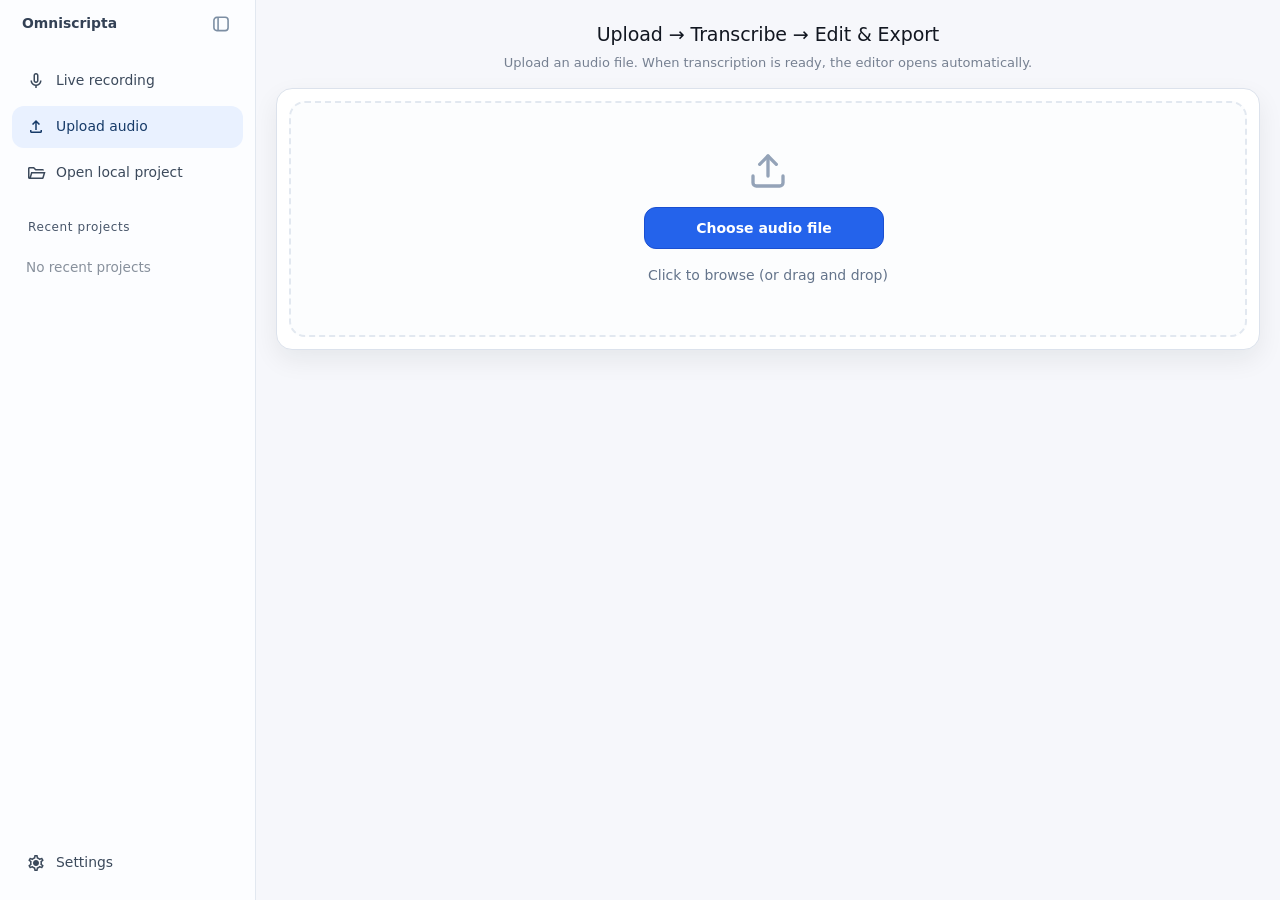
==== static/index.html @ d39c7a5f "ui: refine upload/sidebar layout and refresh built static assets" ====
<!doctype html>
<html lang="en">

<head>
  <meta charset="utf-8" />
  <meta name="viewport" content="width=device-width, initial-scale=1" />
  <title>Omniscripta</title>
  <meta name="description" content="Audio Transcription and Editing" />

  <!-- Cache Control for Mobile Browsers -->
  <meta http-equiv="Cache-Control" content="no-cache, no-store, must-revalidate" />
  <meta http-equiv="Pragma" content="no-cache" />
  <meta http-equiv="Expires" content="0" />

  <!-- Material Symbols -->
  <link rel="stylesheet"
    href="https://fonts.googleapis.com/css2?family=Material+Symbols+Outlined:opsz,wght,FILL,GRAD@20..48,100..700,0..1,-50..200" />
  <link rel="stylesheet" href="style.css?v=297">
  <link rel="stylesheet" href="layout.css?v=297">
  <link rel="stylesheet" href="upload.css?v=297">
</head>

<body>
  <div class="app-container">
    <nav class="sidebar expanded" id="app-sidebar">
      <!-- Top section with Toggle -->
      <div class="sidebar-header">
        <div class="sidebar-brand" aria-label="Omniscripta">
          <span class="sidebar-brand-title" style="color: #334155;">Omniscripta</span>
        </div>
        <button id="menu-toggle" class="icon-btn" title="Expand/Collapse">
          <span class="toggle-icon material-symbols-outlined" aria-hidden="true">menu</span>
        </button>
      </div>

      <div class="sidebar-content">
        <ul class="nav-links">
          <li data-action="live" title="Live recording">
            <span class="material-symbols-outlined">mic</span>
            <span class="link-text">Live recording</span>
          </li>
          <li data-action="upload" class="active" title="Upload Audio">
            <span class="material-symbols-outlined">upload</span>
            <span class="link-text">Upload audio</span>
          </li>
          <li data-action="open-local" title="Open local .srt">
            <span class="material-symbols-outlined">folder_open</span>
            <span class="link-text">Open local project</span>
          </li>
          <input type="file" id="localProjectInput" accept=".srt" hidden />
        </ul>

        <!-- Projects will be injected here by app.js -->

        <ul class="nav-links" style="margin-top: auto;">
          <li data-action="settings" title="Settings">
            <span class="material-symbols-outlined">settings</span>
            <span class="link-text">Settings</span>
          </li>
          <li data-action="intro" title="Quick start" style="margin-top: 4px;">
            <span class="material-symbols-outlined">info</span>
            <span class="link-text">Quick start</span>
          </li>
        </ul>
      </div>
    </nav>

    <main class="main-content" id="main-view">
      <!-- Dynamic Content Injected Here -->
    </main>
  </div>

  <!-- Alert modal -->
  <div aria-labelledby="alertTitle" aria-modal="true" class="modal hidden" id="alertModal" role="dialog">
    <div class="modal-card">
      <h3 id="alertTitle">Notification</h3>
      <p id="alertMessage" style="margin-top: 10px; line-height: 1.5; color: var(--muted);"></p>
      <div class="modal-actions">
        <button class="primary" id="alertOkBtn">OK</button>
      </div>
    </div>
  </div>

  <script  src="app.bundle.js?v=297"></script>
</body>

</html>
---- static/style.css ----
@import"https://fonts.googleapis.com/css2?family=Inter:wght@400;500;600;700&display=swap";:root{--color-white: #fff;--color-surface-100: #f5f5f5;--color-slate-900: #0f172a;--color-slate-800: #1e293b;--color-slate-700: #334155;--color-slate-600: #475569;--color-slate-200: #e2e8f0;--color-blue-600: #2563eb;--chrome-font-size: .86rem;--chrome-padding-v: 8px;--chrome-padding-h: 12px;--dialog-overlay-bg: rgba(0, 0, 0, .38);--dialog-overlay-padding: 16px;--dialog-card-max-height: calc(100vh - 24px) ;--dialog-card-padding: 0;--dialog-topbar-gap: 10px;--dialog-topbar-padding: 8px 10px;--dialog-topbar-blur: blur(6px);--dialog-body-padding: 10px;--dialog-drag-x: 0px;--dialog-drag-y: 0px}body{margin:0;font-family:var(--ui-font);line-height:var(--ui-line-height);background:var(--bg);color:var(--color-slate-800)}header{position:sticky;top:0;z-index:1200;padding:var(--chrome-padding-v) var(--chrome-padding-h);border-bottom:1px solid var(--chrome-border);background:var(--chrome-bg);font-size:var(--chrome-font-size)}.modal.hidden{display:none}.modal{position:fixed;inset:0;z-index:3000;display:flex;align-items:center;justify-content:center;padding:var(--dialog-overlay-padding);background:var(--dialog-overlay-bg)}.modal-card{width:min(560px,96vw);border:1px solid var(--border);border-radius:var(--dialog-card-radius);background:var(--bg);box-shadow:var(--dialog-card-shadow);padding:14px}.modal-card h3{margin:4px 0 10px;font-size:1.05rem}.modal-card p{margin:0 0 12px;color:var(--muted)}.modal-actions{display:flex;gap:10px;justify-content:flex-end}.dialog-card{padding:var(--dialog-card-padding);max-height:var(--dialog-card-max-height);--drag-x: var(--dialog-drag-x);--drag-y: var(--dialog-drag-y);transform:translate(var(--drag-x),var(--drag-y))}.dialog-topbar{display:flex;align-items:center;justify-content:space-between;gap:var(--dialog-topbar-gap);padding:var(--dialog-topbar-padding);background:var(--dialog-topbar-bg);backdrop-filter:var(--dialog-topbar-blur);border-bottom:1px solid var(--border);border-radius:var(--dialog-card-radius) var(--dialog-card-radius) 0 0}.dialog-drag-handle{cursor:grab;user-select:none}.dialog-drag-handle:active{cursor:grabbing}.dialog-title{font-size:.85rem;font-weight:700}.dialog-grip{color:var(--muted);letter-spacing:2px;font-size:.95rem;line-height:1}.dialog-body{padding:var(--dialog-body-padding);font-size:.85rem;line-height:var(--dialog-body-line-height)}:root{--sidebar-width-expanded: 256px;--sidebar-width-collapsed: 72px;--sidebar-header-height: 48px;--transition-speed: .3s;--sidebar-toggle-bg: transparent;--sidebar-toggle-border: transparent;--sidebar-toggle-shadow: none;--sidebar-toggle-radius: 50%;--sidebar-item-icon-size: 20px}.material-symbols-outlined{font-family:Material Symbols Outlined;font-weight:400;font-style:normal;font-size:24px;display:inline-block;line-height:1;text-transform:none;letter-spacing:normal;word-wrap:normal;white-space:nowrap;direction:ltr}*,*:before,*:after{box-sizing:border-box}body{margin:0;padding:0;overflow-x:hidden;width:100%;height:100vh;height:100dvh}.app-container{display:flex;height:100vh;height:100dvh;width:100%;overflow:hidden}.sidebar{background-color:var(--sidebar-bg);height:100%;display:flex;flex-direction:column;flex-shrink:0;transition:width var(--transition-speed) ease;border-right:1px solid var(--border);z-index:100}.sidebar.expanded{width:var(--sidebar-width-expanded);border-top-right-radius:var(--sidebar-view-edge-radius, 0);border-bottom-right-radius:var(--sidebar-view-edge-radius, 0)}.sidebar:not(.expanded){width:var(--sidebar-width-collapsed)}.sidebar-header{height:var(--sidebar-header-height);display:flex;align-items:center;justify-content:var(--sidebar-header-justify);padding:0 var(--sidebar-header-padding-x)}.sidebar-header .sidebar-brand{display:none;align-items:center;gap:8px;color:var(--text-color);line-height:1;min-width:0}.sidebar.expanded .sidebar-header .sidebar-brand{display:var(--sidebar-brand-display);margin-left:var(--sidebar-item-padding-x);margin-right:auto}.sidebar-header .sidebar-brand .material-symbols-outlined{font-size:var(--sidebar-item-icon-size)}.sidebar-header .sidebar-brand-title{font-size:var(--sidebar-item-font-size);font-weight:600;white-space:nowrap;overflow:hidden;text-overflow:ellipsis}.sidebar:not(.expanded) .sidebar-header{justify-content:center;padding:12px 0;height:var(--sidebar-header-height);width:100%}.sidebar:not(.expanded) .sidebar-header .sidebar-brand{display:none}.sidebar:not(.expanded) .sidebar-header .icon-btn{margin-left:auto;margin-right:auto}.sidebar-header .icon-btn{width:var(--sidebar-toggle-size);height:var(--sidebar-toggle-size);padding:0;display:flex;align-items:center;justify-content:center;border-radius:var(--sidebar-toggle-radius);border:1px solid var(--sidebar-toggle-border);background-color:var(--sidebar-toggle-bg);box-shadow:var(--sidebar-toggle-shadow);color:var(--sidebar-toggle-color);font-size:var(--sidebar-toggle-font-size);font-weight:700;line-height:1}.sidebar-header .icon-btn .toggle-icon{display:inline-flex;align-items:center;justify-content:center;width:20px;height:20px}.sidebar-header .icon-btn .toggle-icon svg{width:20px;height:20px}.sidebar-header .icon-btn .toggle-icon.material-symbols-outlined{font-size:20px;font-variation-settings:"opsz" 24,"wght" var(--sidebar-toggle-icon-weight),"FILL" 0,"GRAD" var(--sidebar-toggle-icon-grad)}.icon-btn{background:none;border:none;cursor:pointer;padding:8px;border-radius:50%;color:var(--text-color);display:flex;align-items:center;justify-content:center}.icon-btn:hover{background-color:var(--hover-bg)}.sidebar-content{flex:1;overflow:hidden;padding:12px;display:flex;flex-direction:column}.nav-links{list-style:none;padding:0;margin:0}.nav-links li{display:flex;align-items:center;padding:0 var(--sidebar-item-padding-x);height:var(--sidebar-item-height);border-radius:var(--sidebar-item-radius);cursor:pointer;color:var(--text-color);margin-bottom:4px;transition:background-color .2s;white-space:nowrap;overflow:hidden;font-size:var(--sidebar-item-font-size)}.nav-links li:hover{background-color:var(--hover-bg)}.nav-links li.active{background-color:var(--active-bg);color:var(--active-text);font-weight:500}.nav-links li .material-symbols-outlined{font-size:var(--sidebar-item-icon-size);margin-right:var(--sidebar-item-icon-gap);flex-shrink:0}.nav-links li .link-text{opacity:1;transition:opacity .2s}.sidebar:not(.expanded) .nav-links li{padding:0;justify-content:center;width:40px;margin-left:auto;margin-right:auto}.sidebar:not(.expanded) .nav-links li .material-symbols-outlined{margin-right:0}.sidebar:not(.expanded) .link-text{opacity:0;width:0;display:none}.main-content{flex:1;overflow:auto;height:100vh;height:100dvh;background-color:var(--bg)}@media(max-width:600px){.sidebar{position:fixed;top:0;left:0;z-index:1000;height:100vh;height:100dvh;transition:none}.sidebar:not(.expanded){width:100%;height:var(--sidebar-header-height);overflow:visible;border-right:none;border-bottom:1px solid var(--border)}.sidebar:not(.expanded) .sidebar-content{display:none}.sidebar:not(.expanded) .sidebar-header{justify-content:flex-start;padding:0 var(--sidebar-header-padding-x)}.sidebar:not(.expanded) .sidebar-header .icon-btn{order:0;margin-left:0;margin-right:0}.sidebar:not(.expanded) .sidebar-header .sidebar-brand{display:flex;order:1;margin-left:8px;margin-right:0}.sidebar:not(.expanded) .sidebar-header .sidebar-brand .material-symbols-outlined{display:none}.sidebar.expanded{width:var(--sidebar-width-expanded);box-shadow:2px 0 8px #00000026}.sidebar:not(.expanded)~.main-content{width:100%;margin-left:0;margin-top:var(--sidebar-header-height);height:calc(100vh - var(--sidebar-header-height));height:calc(100dvh - var(--sidebar-header-height))}[data-tooltip]:before,[data-tooltip]:after{display:none!important}}:root{--ui-font: "Inter", "Plus Jakarta Sans", system-ui, -apple-system, "Segoe UI", Roboto, Helvetica, Arial, "Noto Sans", "Liberation Sans", sans-serif;--ui-line-height: 1.56;--dialog-body-line-height: 1.52;--bg: #f5f7fa;--panel: #ffffff;--border: #dde5ee;--muted: #5b6778;--primary: #245fcb;--chrome-bg: #ffffff;--chrome-border: #e5ebf2;--sidebar-bg: #fcfdff;--hover-bg: #f3f6fa;--active-bg: #e9f1ff;--active-text: #163a68;--text-color: #3b495b;--sidebar-toggle-color: #7c8ea3;--sidebar-toggle-font-size: 1.08rem;--sidebar-toggle-size: 36px;--sidebar-toggle-icon-weight: 200;--sidebar-toggle-icon-grad: -100;--sidebar-header-justify: flex-end;--sidebar-header-padding-x: 8px;--sidebar-brand-display: inline-flex;--sidebar-item-height: 42px;--sidebar-item-radius: 12px;--sidebar-item-padding-x: 14px;--sidebar-item-font-size: .87rem;--sidebar-item-icon-gap: 10px;--dialog-card-radius: 16px;--dialog-card-shadow: 0 18px 36px rgba(15, 23, 42, .15);--dialog-topbar-bg: rgba(248, 250, 252, .96)}.sidebar-header .icon-btn .toggle-icon.material-symbols-outlined{font-size:0}.sidebar-header .icon-btn .toggle-icon.material-symbols-outlined:before{content:"";display:block;width:20px;height:20px;background-color:currentColor;mask-repeat:no-repeat;mask-position:center;mask-size:contain;-webkit-mask-repeat:no-repeat;-webkit-mask-position:center;-webkit-mask-size:contain}.sidebar.expanded .sidebar-header .icon-btn .toggle-icon.material-symbols-outlined:before{mask-image:url('data:image/svg+xml,<svg xmlns="http://www.w3.org/2000/svg" viewBox="0 0 24 24" fill="none" stroke="currentColor" stroke-width="1.9" stroke-linecap="round" stroke-linejoin="round" aria-hidden="true">%0A  <rect x="3.5" y="4" width="17" height="16" rx="3.5" />%0A  <path d="M8.5 4.9V19.1" />%0A</svg>%0A');-webkit-mask-image:url('data:image/svg+xml,<svg xmlns="http://www.w3.org/2000/svg" viewBox="0 0 24 24" fill="none" stroke="currentColor" stroke-width="1.9" stroke-linecap="round" stroke-linejoin="round" aria-hidden="true">%0A  <rect x="3.5" y="4" width="17" height="16" rx="3.5" />%0A  <path d="M8.5 4.9V19.1" />%0A</svg>%0A')}.sidebar:not(.expanded) .sidebar-header .icon-btn .toggle-icon.material-symbols-outlined:before{mask-image:url('data:image/svg+xml,<svg xmlns="http://www.w3.org/2000/svg" viewBox="0 0 24 24" fill="none" stroke="currentColor" stroke-width="1.9" stroke-linecap="round" stroke-linejoin="round" aria-hidden="true">%0A  <rect x="3.5" y="4" width="17" height="16" rx="3.5" />%0A  <path d="M15.5 4.9V19.1" />%0A</svg>%0A');-webkit-mask-image:url('data:image/svg+xml,<svg xmlns="http://www.w3.org/2000/svg" viewBox="0 0 24 24" fill="none" stroke="currentColor" stroke-width="1.9" stroke-linecap="round" stroke-linejoin="round" aria-hidden="true">%0A  <rect x="3.5" y="4" width="17" height="16" rx="3.5" />%0A  <path d="M15.5 4.9V19.1" />%0A</svg>%0A')}*{box-sizing:border-box}:root{--ui-font: system-ui, -apple-system, "Segoe UI", Roboto, Helvetica, Arial, "Noto Sans", "Liberation Sans", sans-serif;--border: #e2e8f0;--border-strong: #ddd;--meta: #1f7a3b;--muted: #666;--bg: #fff;--panel: #fafafa;--mode-active: #e5e7eb;--active: #d0e7ff;--primary: #1f6feb;--done-bg: #f1f5f9;--done-bar: #cbd5e1;--color-slate-900: #0f172a;--color-slate-800: #1e293b;--color-slate-700: #334155;--color-slate-600: #475569;--color-slate-500: #64748b;--color-slate-400: #94a3b8;--color-slate-300: #cbd5e1;--color-slate-200: #e2e8f0;--color-sky-100: #dbeafe;--color-blue-500: #3b82f6;--color-blue-600: #2563eb;--color-red-500: #ef4444;--color-border-soft: #dbe2ea;--color-error-text: #a11;--color-error-bg: #fff2f2;--color-error-border: #ffd5d5;--color-danger-strong: #b00020;--color-danger-text: #b91c1c;--color-danger-bg: #fef2f2;--color-danger-border: #fecaca;--color-danger-bg-hover: #fee2e2;--color-danger-border-hover: #fca5a5;--color-warning-bg: #fff7e6;--color-warning-border: #ffd7a8;--color-warning-text: #8a4b00;--color-black: #000;--color-white: #fff;--color-ink-900: #111;--color-ink-700: #333;--color-ink-500: #888;--color-border-100: #eee;--color-border-200: #e0e0e0;--color-border-300: #d1d5db;--color-border-subtle: #e8edf3;--color-border-focus-soft: #cfd8e3;--color-active-border: #9ac2ff;--color-active-border-strong: #9ac6f6;--color-surface-25: #fcfcfc;--color-surface-50: #fafafa;--color-surface-100: #f5f5f5;--color-surface-upload: #fcfdfe;--color-surface-upload-hover: #f8faff;--color-surface-upload-active: #eff6ff;--color-muted-400: #8b8f98;--color-gray-500: #999;--color-gray-700: #555;--color-gray-600: #4b5563;--color-gray-550: #6b7280;--color-gray-700: #374151;--color-ink-950: #111827;--color-danger-700: #991b1b;--color-warning-700: #854d0e;--color-warning-800: #92400e;--color-warning-bg-soft: #fef9c3;--color-warning-bg-strong: #fef3c7;--color-success-text: #166534;--color-success-text-strong: #065f46;--color-success-bg: #dcfce7;--color-success-bg-strong: #d1fae5;--color-success-accent: #22c55e;--color-paused-bg: #ede9fe;--color-paused-text: #5b21b6;--color-finished-bg: #e0e7ff;--color-finished-text: #3730a3;--color-info-text: #1d4ed8;--color-log-bg: #111827;--color-log-border: #1f2937;--color-log-text: #dbeafe;--color-surface-200: #f3f4f6;--color-warm-divider: #e8e5dd;--color-warm-border-200: #e7dfcf;--color-warm-border-300: #e5decf;--color-warm-border-400: #ddd6c7;--color-warm-surface-50: #fbfaf7;--color-warm-text-800: #44403c;--color-warm-text-700: #57534e;--color-warm-text-600: #78716c;--color-warm-partial-border: #eadfc9;--color-warm-partial-bg: #f7f1e4;--color-zinc-700: #3f3f46;--color-warm-focus: #d6c6a2;--color-vad-idle-border: #e7dfd0;--color-vad-idle-bg: #fcfaf5;--color-vad-idle-text: #8a806b;--color-vad-speech-border: #b7e8c9;--color-vad-speech-bg: #f2fbf6;--color-vad-speech-text: #3f7253;--color-vad-hangover-border: #ecdcb2;--color-vad-hangover-bg: #fbf8ef;--color-vad-hangover-text: #7b6740;--chrome-bg: #f8fafc;--chrome-border: var(--border);--chrome-font-size: .86rem;--chrome-padding-v: 8px;--chrome-padding-h: 12px;--control-border: 1px solid var(--border-strong);--control-bg: var(--panel);--control-radius-md: 10px;--control-pad-y: 6px;--control-pad-x: 10px;--control-height-md: 30px;--control-focus-ring: 0 0 0 2px rgba(31, 111, 235, .18);--input-border: 1px solid var(--border);--input-radius-md: 10px;--input-height-md: 30px;--input-pad-inline: 10px}body{font-family:var(--ui-font);margin:0;display:flex;flex-direction:column;height:100vh;background:var(--bg)}input,textarea,button,select{font-family:inherit}header,.live-header{padding:var(--chrome-padding-v) var(--chrome-padding-h);border-bottom:1px solid var(--chrome-border);position:sticky;top:0;z-index:1200;background:var(--chrome-bg);font-size:var(--chrome-font-size)}:root{--accent-blue: var(--color-blue-500);--accent-blue-hover: var(--color-blue-600);--accent-red: var(--color-red-500);--border-color: var(--color-border-soft);--chrome-height: 40px;--dp-left: 16px;--dp-top: 80px;--text: var(--color-slate-800);--text-main: var(--color-slate-800);--text-secondary: var(--color-slate-600)}.modal.delete-project-modal{align-items:flex-start;justify-content:flex-start;padding:0}.delete-project-card{position:absolute;left:var(--dp-left, 16px);top:var(--dp-top, 80px);width:min(420px,calc(100vw - 20px));padding:12px}.delete-project-card h3{margin:2px 0 8px;font-size:.94rem;font-weight:500}.delete-project-card p{margin:0 0 10px;font-size:.86rem;line-height:1.4;color:var(--muted)}.danger-soft{background:var(--color-danger-bg);border-color:var(--color-danger-border);color:var(--color-danger-text)}.danger-soft:hover{background:var(--color-danger-bg-hover);border-color:var(--color-danger-border-hover)}@media(max-width:600px){.modal.delete-project-modal{align-items:center;justify-content:center;padding:16px}.delete-project-card{position:relative;left:auto;top:auto;width:min(420px,96vw);padding:12px}}.header-line{display:flex;align-items:center;justify-content:space-between;gap:10px;min-width:0}.header-left{display:flex;align-items:center;gap:10px;min-width:0;flex:0 0 auto}.header-right{display:flex;align-items:center;justify-content:flex-end;gap:8px;min-width:0;flex:1 1 auto;flex-wrap:nowrap}.header-line2{margin-top:4px;font-size:.74rem;color:var(--color-slate-500)}.file-summary{white-space:nowrap;overflow:hidden;text-overflow:ellipsis;max-width:100%}.file-btn{width:auto!important;max-width:220px;justify-content:center;text-align:center}.mode-toggle,.mode-btn,.file-btn{font-size:inherit}.file-btn{display:inline-flex;align-items:center;justify-content:flex-start;width:100%;min-width:0;overflow:hidden;text-overflow:ellipsis;padding:6px 10px;border:1px solid var(--border);border-radius:10px;background:var(--panel);cursor:pointer;user-select:none;white-space:nowrap}.file-btn:hover{filter:brightness(.98)}header button{margin-right:0}.header-actions{display:inline-flex;align-items:center;gap:10px}.pill{display:inline-flex;align-items:center;padding:4px 10px;border:1px solid var(--border);border-radius:999px;font-size:.82rem;white-space:nowrap;user-select:none;background:var(--bg)}header label{white-space:nowrap}header input[type=file]{max-width:220px;font-size:.92rem}header input[type=file]::file-selector-button .icon{width:30px;height:30px;padding:0;display:inline-flex;align-items:center;justify-content:center;border-radius:10px;font-size:16px}header input[type=file]::file-selector-button:hover{filter:brightness(.98)}header input[type=file]::-webkit-file-upload-button{margin-right:8px;padding:var(--control-pad-y) var(--control-pad-x);border:var(--control-border);border-radius:var(--control-radius-md);background:var(--control-bg);cursor:pointer}header input[type=file]::-webkit-file-upload-button:hover{filter:brightness(.98)}.spacer{flex:1 1 auto;min-width:0}main{display:flex;flex-direction:column;flex:1;min-height:0}#segments{flex:1;overflow-y:auto;padding:8px 12px 12px;border-bottom:1px solid var(--border);outline:none}.segment{display:flex;align-items:flex-start;gap:3px;padding:4px;margin-bottom:0;border-bottom:1px solid var(--color-border-100)}.segment.active{background:var(--active);border-bottom-color:var(--color-active-border)}.segment.done{background:var(--done-bg);box-shadow:inset 3px 0 0 var(--done-bar);margin-bottom:0;border-bottom-color:var(--done-bg)}.segment.done.active{background:var(--active);border-bottom-color:var(--color-active-border)}.segment.done .text-input,.segment.done .speaker-input,.segment.done .speaker-dd-btn,.segment.done .time-input{background:var(--done-bg)!important}.segment.done .icon-btn{background:var(--done-bg)}.segment.done .text-input,.segment.done .speaker-input,.segment.done .time-input{opacity:.82}.segment.done.active .text-input,.segment.done.active .speaker-input,.segment.done.active .time-input{opacity:1}.done-btn{width:30px;height:30px;flex:0 0 30px;border:1px solid transparent;background:transparent;border-radius:6px;cursor:pointer;color:inherit;padding:0;line-height:1;display:inline-flex;align-items:center;justify-content:center}.done-btn:hover{border-color:var(--color-border-300);background:#00000005}.done-btn[aria-pressed=true]{border-color:var(--color-slate-400);background:#94a3b81a}.done-btn[data-loopmark]{position:relative}.done-btn[data-loopmark]:after{content:attr(data-loopmark);position:absolute;top:-3px;right:-3px;width:12px;height:12px;border-radius:999px;border:1px solid rgba(148,163,184,.95);background:#e2e8f0f2;color:#1e293bf2;font-size:9px;line-height:1;display:flex;align-items:center;justify-content:center;pointer-events:none}.segment.active .done-btn[data-loopmark]:after{border-color:#3b82f6e6;background:#bfdbfef2;color:#1e40aff2}.done-btn[data-repeatmark]{position:relative}.done-btn[data-repeatmark]:before{content:attr(data-repeatmark);position:absolute;top:-3px;left:-3px;width:12px;height:12px;border-radius:999px;border:1px solid rgba(148,163,184,.95);background:#e2e8f0f2;color:#1e293bf2;font-size:9px;line-height:1;display:flex;align-items:center;justify-content:center;pointer-events:none}.segment.active .done-btn[data-repeatmark]:before{border-color:#3b82f6e6;background:#bfdbfef2;color:#1e40aff2}#loopPill{cursor:pointer}.svc-settings-wrap{padding:20px;display:flex;flex-direction:column;gap:12px;max-width:1100px}.svc-settings-header{display:flex;align-items:flex-start;justify-content:space-between;gap:12px;flex-wrap:wrap}.svc-settings-title{margin:0;font-size:1.3rem;line-height:1.2}.svc-settings-subtitle{margin:6px 0 0;color:var(--muted);font-size:.92rem}.svc-settings-status{font-size:.9rem}.svc-settings-tabs{display:flex;gap:8px;flex-wrap:wrap}.svc-settings-tab{border:1px solid var(--border);background:var(--bg);border-radius:8px;padding:6px 10px;cursor:pointer;font-size:.9rem}.svc-settings-tab.active{background:var(--active);border-color:var(--color-active-border-strong);font-weight:600}.svc-settings-panel{border:1px solid var(--border);border-radius:10px;background:var(--bg);padding:14px;display:flex;flex-direction:column;gap:10px;min-height:220px}.svc-settings-empty{color:var(--muted);font-size:.92rem}.svc-settings-meta{display:grid;grid-template-columns:1fr;gap:4px;font-size:.9rem;color:var(--color-ink-900)}.svc-settings-error{color:var(--color-error-text);background:var(--color-error-bg);border:1px solid var(--color-error-border);border-radius:8px;padding:8px 10px;font-size:.9rem;white-space:pre-wrap;word-break:break-word}.svc-settings-json{margin:0;border:1px solid var(--border);border-radius:8px;background:var(--chrome-bg);padding:10px;overflow:auto;font-size:.84rem;line-height:1.45;max-height:65vh}.tv-seg{color:var(--color-slate-700);cursor:pointer;transition:color .15s,background-color .15s}.tv-seg:hover{background-color:var(--done-bg);color:var(--color-slate-900)}.tv-seg.active{background-color:var(--color-sky-100);color:var(--color-slate-900);font-weight:500}.segment.active .text-input{font-weight:500;color:var(--color-slate-900)}.segment.active .speaker-input{font-weight:600;color:var(--meta)}.segment.active .time,.segment.active .time-input{font-weight:500}.time-input{width:78px;height:var(--input-height-md);padding:5px 7px;border:var(--input-border);background:var(--bg);color:var(--meta);text-align:right;font-family:ui-monospace,SFMono-Regular,Menlo,Monaco,Consolas,Liberation Mono,monospace;font-size:.82em;line-height:1.6;border-radius:var(--input-radius-md);outline:none;box-sizing:border-box}.time-input:focus{box-shadow:var(--control-focus-ring)}.time{font-family:ui-monospace,SFMono-Regular,Menlo,Monaco,Consolas,Liberation Mono,monospace;font-size:.82em;width:78px;flex:0 0 auto;line-height:1.6;text-align:right;padding:5px 7px;border:1px solid var(--border);border-radius:10px;background:var(--bg);color:var(--meta);box-sizing:border-box}.speaker-wrap{display:inline-flex;align-items:stretch;flex:0 0 auto;gap:0}.speaker-input{width:108px;flex:0 0 auto;font-size:.85rem;padding:5px 7px;border:1px solid var(--border);border-right:none;border-radius:10px 0 0 10px;background:var(--bg);color:var(--meta);outline:none}.speaker-input:focus{box-shadow:0 0 0 2px #1f6feb2e}.speaker-dd-btn{padding:5px;min-width:22px;border:1px solid var(--border);border-left:none;border-radius:0 10px 10px 0;background:var(--panel);color:var(--meta);line-height:1}.speaker-dd-btn:hover{filter:brightness(.98)}.speaker-dd-btn:active{transform:translateY(1px)}.speaker-dropdown{position:fixed;z-index:5000;background:var(--bg);border:1px solid var(--border);border-radius:12px;box-shadow:0 16px 40px #0000002e;max-height:280px;overflow:auto;min-width:200px;padding:6px 0}.speaker-option{padding:8px 12px;cursor:pointer;white-space:nowrap;overflow:hidden;text-overflow:ellipsis;font-size:.95rem}.speaker-option:hover,.speaker-option.active{background:var(--active)}.text-input{flex:1 1 auto;min-height:var(--input-height-md);height:var(--input-height-md);resize:none;overflow:hidden;font-size:.85rem;line-height:1.2;padding:5px 7px;border:var(--input-border);border-radius:var(--input-radius-md);background:var(--bg);outline:none;color:var(--color-slate-700);font-weight:400}.text-input:focus{box-shadow:var(--control-focus-ring)}button{flex:0 0 auto;margin-right:8px;padding:var(--control-pad-y) var(--control-pad-x);border:var(--control-border);background:var(--control-bg);border-radius:var(--control-radius-md);cursor:pointer}button:focus-visible{outline:none;box-shadow:var(--control-focus-ring)}button:hover{filter:brightness(.98)}button:disabled{opacity:.55;cursor:not-allowed}.icon-btn{width:28px;height:28px;padding:0;display:inline-flex;align-items:center;justify-content:center;border-radius:8px;border:1px solid var(--border-strong);background:var(--chrome-bg);font-size:14px;line-height:1;user-select:none}.icon-btn:hover{filter:brightness(.985)}.icon-btn:active{transform:translateY(1px)}.icon-btn.play,.icon-btn.split{background:var(--chrome-bg);border-color:var(--border-strong);color:var(--color-slate-500)}.mini{padding:0;width:28px;height:28px;display:inline-flex;align-items:center;justify-content:center;font-size:.95em;line-height:1;border-radius:10px}.btn-small{padding:4px 10px;min-width:84px;height:30px;box-sizing:border-box;display:inline-flex;align-items:center;justify-content:center;white-space:nowrap}#helpModal #closeHelpBtn{min-width:auto;height:28px;padding:0 10px}.col-buttons{display:flex;gap:6px;align-items:flex-start}#player-container{position:relative;padding:8px 12px;background:var(--bg);border-top:1px solid var(--border);display:flex;justify-content:space-between;align-items:center;gap:8px;z-index:5}.primary{background:var(--primary);border-color:var(--primary);color:#fff}.kbd{font-family:ui-monospace,SFMono-Regular,Menlo,Monaco,Consolas,Liberation Mono,monospace;font-size:.9em;padding:2px 6px;border:1px solid var(--border);border-radius:8px;background:var(--panel)}.settings-card,.find-card,.help-card,.filter-card,.live-audio-panel-card,.history-card{overflow:hidden;display:flex;flex-direction:column}.history-card{max-height:var(--dialog-card-max-height)}.history-topbar{background:var(--dialog-topbar-bg);backdrop-filter:var(--dialog-topbar-blur);border-bottom:1px solid var(--border)}.settings-card{width:min(520px,calc(100vw - 24px))}.settings-body,.find-body,.help-body{overflow:auto}.settings-hint{margin-top:6px;font-size:.82rem;line-height:1.35}.settings-option-sep{height:14px}.settings-actions{display:flex;justify-content:flex-end;margin-top:12px}.settings-close{padding:4px 10px;min-width:70px;height:var(--control-height-md);box-sizing:border-box;display:inline-flex;align-items:center;justify-content:center;white-space:nowrap}.find-card{width:fit-content;max-width:min(560px,calc(100vw - 24px))}.find-row{display:grid;grid-template-columns:90px auto;align-items:center;gap:10px;margin:8px 0}.find-row label{font-weight:600}.find-row input{height:var(--input-height-md);border-radius:var(--input-radius-md);border:var(--input-border);padding:0 var(--input-pad-inline);font:inherit;font-size:1em;background:var(--bg);width:clamp(200px,42vw,310px);max-width:310px;justify-self:start}.find-options,.find-scope{display:flex;flex-wrap:wrap;gap:10px 14px;align-items:center;margin-top:10px}.find-options .chk,.find-scope .rad{display:inline-flex;gap:6px;align-items:center;user-select:none}.find-actions{display:grid;grid-template-columns:108px 92px 118px 1fr 70px;grid-template-rows:auto auto;column-gap:8px;row-gap:4px;margin-top:12px;width:100%;align-items:center}#findNextBtn{width:108px;grid-column:1;grid-row:1}#replaceBtn{width:92px;grid-column:2;grid-row:1}#replaceAllBtn{width:118px;grid-column:3;grid-row:1}#closeFindBtn{width:70px;grid-column:5;grid-row:1;justify-self:end;padding:4px 10px;height:var(--control-height-md);box-sizing:border-box;display:inline-flex;align-items:center;justify-content:center;white-space:nowrap}#findStatus{grid-column:1 / 5;grid-row:2;font-size:.82rem;white-space:nowrap;overflow:hidden;text-overflow:clip;color:var(--muted);line-height:1.15}#findStatus.error{color:var(--color-danger-strong)}.history-card{max-width:860px;width:min(860px,calc(100vw - 24px))}.history-topbar{position:sticky;top:0;z-index:2;display:flex;justify-content:flex-end;padding:8px}.history-close{padding:4px 10px;font-size:.88rem;border-radius:10px;min-width:88px;white-space:nowrap}.history-body{padding:10px;overflow:auto}.history-grid{display:grid;grid-template-columns:1fr 1fr;gap:10px;margin-top:0}.history-head{font-size:.85rem;font-weight:600;margin:6px 0;display:flex;align-items:baseline;justify-content:space-between}.history-list{border:1px solid var(--border);border-radius:12px;background:var(--panel);max-height:220px;overflow:auto;overflow-x:hidden;padding:6px}.history-item{width:100%;max-width:100%;box-sizing:border-box;text-align:left;display:flex;justify-content:space-between;align-items:center;gap:10px;padding:5px 7px;margin:0;border:1px solid transparent;background:transparent;border-radius:10px;cursor:pointer;font:inherit;font-size:.78rem;line-height:1.2}.history-item:hover{background:#0000000a}.history-item.active{border-color:var(--color-border-focus-soft);background:#00000008}.history-item .left{min-width:0;overflow:hidden;text-overflow:ellipsis;white-space:nowrap}.history-item .right{flex:0 0 auto;color:var(--muted);font-size:.85em}.history-details{margin-top:10px}.history-pre{border:1px solid var(--border);border-radius:12px;background:var(--bg);padding:10px;max-height:220px;overflow:auto;font-size:.78rem;line-height:1.35;white-space:pre-wrap;word-break:break-word}.muted{color:var(--muted)}.footer-right{display:inline-flex;align-items:center;gap:8px;white-space:nowrap}.footer-right button{margin-right:0}.help-card{width:min(560px,96vw)}.help-body{flex:1 1 auto}.help-actions{display:flex;justify-content:flex-end;gap:10px;padding:var(--dialog-body-padding);border-top:1px solid var(--border);background:var(--dialog-topbar-bg);backdrop-filter:var(--dialog-topbar-blur);border-radius:0 0 var(--dialog-card-radius) var(--dialog-card-radius)}.help-actions button{margin-right:0}.help-grid{display:grid;grid-template-columns:180px 1fr;gap:8px 12px;align-items:start}.help-key{white-space:nowrap}.filter-bar{border-bottom:1px solid var(--border);background:var(--panel);padding:6px 12px;display:flex;gap:10px;align-items:center;justify-content:space-between;font-size:.82rem}.filter-bar.hidden{display:none}.filter-bar-left{display:flex;align-items:center;gap:8px;min-width:0}.filter-bar-right{display:flex;align-items:center;gap:8px}.filter-bar-right button{margin-right:0}.filter-chips{display:flex;gap:6px;flex-wrap:wrap;min-width:0}.filter-chip{display:inline-flex;align-items:center;gap:6px;padding:3px 9px;border:1px solid var(--border);border-radius:999px;font-size:.75rem;white-space:nowrap;user-select:none;background:var(--bg);max-width:320px;overflow:hidden;text-overflow:ellipsis}.filter-chip .x{border:none;background:transparent;padding:0 2px;margin:0;cursor:pointer;font-size:14px;line-height:1;color:var(--muted)}.filter-chip .x:hover{color:var(--color-black)}.segment.filtered-out{display:none!important}.segment.forced-visible{outline:2px solid rgba(255,193,7,.45);outline-offset:-2px}.filter-notice{background:var(--color-warning-bg);border-bottom:1px solid var(--color-warning-border);padding:8px 12px;display:flex;gap:10px;align-items:center;justify-content:space-between}.filter-notice.hidden{display:none}.filter-notice-text{color:var(--color-warning-text);font-size:.82rem}.filter-notice-actions{display:flex;gap:8px;align-items:center;flex-wrap:wrap}.filter-card{width:min(640px,calc(100vw - 24px))}.filter-body{overflow:visible}.filter-section{padding:10px 0;border-bottom:1px solid var(--color-border-100)}.filter-section:last-child{border-bottom:none}.filter-head{font-weight:700;font-size:.85rem}.filter-speakers{margin-top:8px;border:1px solid var(--border);border-radius:12px;padding:8px 10px;max-height:150px;overflow:auto;background:var(--bg)}.filter-speakers .chk{display:flex;gap:8px;align-items:center;margin:4px 0}.filter-inline{display:flex;gap:12px;flex-wrap:wrap;margin-top:8px}.filter-actions{display:flex;justify-content:space-between;gap:8px;padding-top:10px}.mode-toggle{display:inline-flex;align-items:center;border:1px solid var(--border);border-radius:10px;overflow:hidden;background:var(--color-white);box-shadow:0 1px #00000005;margin-right:8px}.mode-toggle button{margin-right:0}.mode-btn{border:0;background:transparent;padding:6px 10px;cursor:pointer;font:inherit;color:var(--text);line-height:1}.mode-btn:hover{filter:brightness(.98)}.mode-btn.active{background:var(--mode-active);font-weight:600}#textView{flex:1;overflow-y:auto;padding:10px 12px 12px;border-bottom:1px solid var(--border);outline:none}.tv-speaker{width:130px;flex:0 0 auto;font-size:.85rem;font-weight:600;color:var(--color-black);white-space:nowrap;overflow:hidden;text-overflow:ellipsis}.tv-text{white-space:pre-wrap;line-height:1.5;font-size:14px}.tv-seg{border-radius:6px;padding:0 2px;cursor:pointer}.tv-seg:hover{background:#7daaff2e}.tv-seg.active{background:var(--active)}.tv-seg[data-loopmark],.tv-seg[data-repeatmark]{position:relative}.tv-seg[data-loopmark*=B]:after{content:"B";display:inline-flex;vertical-align:text-top;margin-left:2px;width:12px;height:12px;border-radius:999px;border:1px solid rgba(148,163,184,.95);background:#e2e8f0f2;color:#1e293bf2;font-size:9px;line-height:1;align-items:center;justify-content:center;pointer-events:none}.tv-seg[data-loopmark*=A]:before{content:"A";display:inline-flex;vertical-align:text-top;margin-right:2px;width:12px;height:12px;border-radius:999px;border:1px solid rgba(148,163,184,.95);background:#e2e8f0f2;color:#1e293bf2;font-size:9px;line-height:1;align-items:center;justify-content:center;pointer-events:none}.tv-seg[data-repeatmark]:before{content:attr(data-repeatmark);display:inline-flex;vertical-align:text-top;margin-right:2px;width:12px;height:12px;border-radius:999px;border:1px solid rgba(148,163,184,.95);background:#e2e8f0f2;color:#1e293bf2;font-size:9px;line-height:1;align-items:center;justify-content:center;pointer-events:none}.tv-seg[data-repeatmark][data-loopmark*=A]:before{content:attr(data-repeatmark) " A";width:auto;padding:0 4px;gap:2px}.tv-seg.active[data-loopmark]:after,.tv-seg.active[data-repeatmark]:before{border-color:#3b82f6e6;background:#bfdbfef2}.tv-seg.done{background:var(--done-bg);box-shadow:inset 0 -2px 0 var(--done-bar)}.tv-seg.done.active{background:var(--active);box-shadow:inset 0 -2px 0 var(--done-bar)}.toast{position:fixed;right:12px;bottom:12px;background:var(--color-ink-900);color:var(--color-white);padding:8px 12px;border-radius:10px;font:inherit;font-size:13px;line-height:1.2;box-shadow:0 6px 18px #0000002e;opacity:0;transform:translateY(6px);transition:opacity .15s ease,transform .15s ease;z-index:9999;pointer-events:none}.toast.show{opacity:1;transform:translateY(0)}#docViewContainer{flex:1;display:flex;flex-direction:row;overflow:hidden;min-height:0}#textView{flex:1;overflow-y:auto;padding:10px 12px 12px;border-bottom:1px solid var(--border);outline:none;min-width:0}#topicsView{width:300px;flex-shrink:0;background:var(--panel);border-left:1px solid var(--border);overflow-y:auto;padding:16px;font-size:.9rem}.topics-header{margin:0 0 12px;font-size:1rem;font-weight:600;color:var(--color-ink-700)}.topics-list{display:flex;flex-direction:column;gap:0}.topic-item{display:flex;flex-direction:row;gap:10px;padding:10px 8px;border-bottom:1px solid var(--border);cursor:pointer;transition:background .1s}.topic-item:hover{background:var(--mode-active)}.topic-item.active{background:#3b82f614;border-left:3px solid var(--accent)}.topic-item.active .topic-title{color:var(--accent);font-weight:700}.topic-time{font-family:monospace;font-size:.8em;color:var(--muted);flex-shrink:0;padding-top:2px}.topic-content{min-width:0}.topic-title{font-weight:600;margin-bottom:2px;line-height:1.3}.topic-desc{font-size:.85em;color:var(--muted);line-height:1.4}:root{--tv-meta-width: 228px}.tv-block{display:grid;grid-template-columns:var(--tv-meta-width) 1fr;column-gap:12px;margin:10px 0 14px}.tv-meta{align-self:start}.tv-meta-row{display:flex;align-items:baseline;gap:8px;background:var(--bg)}.tv-time{width:78px;flex:0 0 auto;text-align:right;padding-right:4px;font-family:ui-monospace,SFMono-Regular,Menlo,Monaco,Consolas,Liberation Mono,monospace;font-size:.82em;line-height:1.6;color:var(--color-black);white-space:nowrap}.tv-speaker{width:130px;flex:0 0 auto;font-size:.85rem;font-weight:600;color:var(--color-black);white-space:normal;word-wrap:break-word;overflow-wrap:break-word;line-height:1.2}.tv-text{white-space:pre-wrap;line-height:1.5;font-size:14px;color:var(--color-ink-900);font-family:var(--ui-font)}.tv-seg{cursor:text;border-radius:3px;padding:1px 0}.tv-seg:hover{background:#00000008}.tv-seg.active{background:var(--active);box-shadow:0 0 0 2px var(--active)}.tv-seg.done{color:var(--color-ink-500)}body.mobile #docViewContainer{flex-direction:column}body.mobile #textView{padding:16px;width:100%;order:1}body.mobile .doc-view-splitter{order:2}body.mobile #topicsView{width:100%;border-left:none;border-top:none;order:3}body.mobile .tv-block{display:block;margin-bottom:20px;gap:0}body.mobile .tv-meta{width:100%;text-align:left;margin-bottom:4px;display:flex;flex-direction:row;align-items:baseline;gap:10px}body.mobile .tv-time{display:inline;font-size:.8rem}body.mobile .tv-speaker{display:inline;font-size:.9rem}body.mobile .desktop-only,body.desktop .mobile-only{display:none!important}body.mobile .header-actions{gap:4px}.upload-zone{border:2px dashed var(--color-slate-200);border-radius:16px;background:var(--color-surface-upload);padding:48px 24px;text-align:center;transition:all .2s ease;cursor:pointer;display:flex;flex-direction:column;align-items:center;justify-content:center;width:100%;box-sizing:border-box}.upload-zone:hover{border-color:var(--primary);background:var(--color-surface-upload-hover)}.upload-zone-content{display:flex;flex-direction:column;align-items:center;gap:16px}.upload-icon{color:var(--color-slate-400);transition:color .2s ease}.upload-zone:hover .upload-icon{color:var(--primary);transform:translateY(-2px)}.upload-zone.drag-over{border-color:var(--primary);background:var(--color-surface-upload-active);transform:scale(1.02)}.upload-hint{font-size:14px;color:var(--color-slate-500);margin:0}.file-confirm-box{display:flex;align-items:center;background:linear-gradient(135deg,var(--bg) 0%,var(--color-surface-upload-hover) 100%);border:1px solid var(--color-slate-200);border-radius:14px;padding:16px;gap:16px;box-shadow:0 4px 6px -1px #0000000d,0 2px 4px -1px #00000008;margin-bottom:0}.file-icon-styled{flex-shrink:0;width:48px;height:48px;background:var(--color-surface-upload-active);color:var(--primary);display:flex;align-items:center;justify-content:center;border-radius:12px;border:1px solid var(--color-sky-100);box-shadow:inset 0 2px 4px #2563eb08}.file-info{flex:1;display:flex;flex-direction:column;min-width:0}.file-name-label{font-size:15px;font-weight:600;color:var(--color-slate-900);white-space:nowrap;overflow:hidden;text-overflow:ellipsis;line-height:1.3}.change-file-link{background:none;border:none;padding:0;margin:4px 0 0;color:var(--color-slate-500);font-size:13px;cursor:pointer;text-align:left;transition:color .2s ease;width:fit-content;font-weight:500}.change-file-link:hover{color:var(--primary);text-decoration:underline}#startUploadBtn.primary{padding:12px 24px;font-size:15px;font-weight:600;border-radius:10px;letter-spacing:.01em;box-shadow:0 4px 6px -1px #2563eb1a;transition:opacity .2s ease}#startUploadBtn.primary:hover{opacity:.9}body.desktop .header-file-actions{display:flex;gap:8px;align-items:center}body.mobile .header-file-actions{display:none;position:absolute;top:100%;right:0;background:var(--bg);border:1px solid var(--border);box-shadow:0 4px 12px #00000026;border-radius:6px;flex-direction:column;padding:8px;min-width:200px;z-index:1000;margin-top:8px}body.mobile .header-file-actions.show-menu{display:flex}body.mobile .header-file-actions button,body.mobile .header-file-actions label{width:100%;text-align:left;margin-bottom:4px;justify-content:flex-start}#customPlayer{width:100%;height:100%;display:flex;align-items:center;justify-content:center}.custom-player-wrapper{display:flex;align-items:center;width:100%;gap:12px;padding:4px 8px;box-sizing:border-box}.cp-btn{background:none;border:none;cursor:pointer;padding:4px;border-radius:50%;color:var(--text);display:flex;align-items:center;justify-content:center}.cp-btn:hover{background:#0000000d}.cp-time-current,.cp-time-total{font-family:monospace;font-size:.85rem;color:var(--muted);min-width:45px;text-align:center}.cp-timeline-wrapper{flex:1;position:relative;height:32px;display:flex;align-items:center}.cp-timeline{-webkit-appearance:none;appearance:none;width:100%;height:100%;background:transparent;border-radius:2px;outline:none;cursor:pointer;position:relative;z-index:3;margin:0;box-shadow:none;border:none}.cp-timeline::-webkit-slider-runnable-track{background:transparent;border:none;box-shadow:none}.cp-timeline::-webkit-slider-thumb{-webkit-appearance:none;appearance:none;height:16px;width:16px;border-radius:50%;background:transparent;border:none;box-shadow:none;cursor:pointer;margin-top:0}.cp-timeline::-moz-range-track{background:transparent;border:none}.cp-timeline::-moz-range-thumb{height:16px;width:16px;border:none;background:transparent;box-shadow:none;cursor:pointer}.cp-progress-bar{position:absolute;left:0;top:50%;transform:translateY(-50%);height:6px;background:var(--primary);width:0%;border-radius:3px;pointer-events:none;z-index:2}.cp-track-bg{position:absolute;left:0;top:50%;transform:translateY(-50%);width:100%;height:6px;background:var(--color-slate-200);border-radius:3px;z-index:1}body.mobile #player-container{position:fixed!important;bottom:0!important;left:0!important;width:100%!important;z-index:9999!important;border-top:1px solid var(--border);background:var(--panel);box-shadow:0 -2px 10px #0000000d;display:flex!important}body.mobile #docViewContainer{padding-bottom:80px;height:100dvh;box-sizing:border-box;overflow:hidden}body.mobile #textView{padding-bottom:100px}body.mobile .tv-meta,body.mobile .tv-block,body.mobile .tv-text{padding-left:0!important;margin-left:0!important}body.mobile #textView{flex:6 1 0%!important;overflow-y:auto!important;padding-bottom:20px!important;min-height:0;padding-left:0!important;margin-left:0!important;padding-right:0!important}body.mobile>header,body.mobile header{display:none!important;visibility:hidden!important;height:0!important;overflow:hidden!important}@media(max-width:600px){.main-content>header{display:none!important;visibility:hidden!important;height:0!important;overflow:hidden!important}}body.mobile #docViewContainer{flex-direction:column!important;--tv-split-ratio: .6}body.mobile #textView{flex:none!important;height:calc(var(--tv-split-ratio) * (100% - 12px))!important;overflow-y:auto!important;padding:10px!important;min-height:60px!important}body.mobile #topicsView{flex:1 1 0%!important;width:100%!important;border-left:none!important;border-top:none!important;min-height:80px!important;overflow-y:auto!important;display:block!important;padding-bottom:100px}.doc-view-splitter{flex:0 0 auto;height:12px;display:flex;align-items:center;justify-content:center;cursor:row-resize;touch-action:none;user-select:none;-webkit-user-select:none;background:var(--color-surface-100);border-top:1px solid var(--border, var(--color-border-200));border-bottom:1px solid var(--border, var(--color-border-200));z-index:10;position:relative}.doc-view-splitter-grip{width:32px;height:3px;border-radius:2px;background:var(--color-gray-500);opacity:.7;transition:opacity .15s}.doc-view-splitter:active .doc-view-splitter-grip,.doc-view-splitter.dragging .doc-view-splitter-grip{opacity:1;background:var(--color-gray-700)}body.mobile .cp-speed{display:none!important}body.mobile .custom-player-wrapper{gap:6px;padding:0 4px}body.mobile .cp-play{margin-right:0}body.mobile .cp-timeline-wrapper{flex:1 1 auto;margin:0 4px}.cp-speed{font-family:inherit;font-size:.75rem;border-radius:4px;padding:2px;border:1px solid var(--border);background:var(--bg);cursor:pointer;margin-left:8px;width:auto;text-align:center;text-align-last:center}#mobileMenuBtn{font-size:1.2rem;padding:4px 10px;background:none;border:1px solid var(--border)}.hidden{display:none!important}.live-wrap{display:flex;flex-direction:column;min-height:100vh;box-sizing:border-box;gap:0}.live-main{display:flex;flex-direction:column;height:100vh;flex-shrink:0;box-sizing:border-box;gap:0}.live-header{display:flex;align-items:center;justify-content:space-between;gap:10px;min-width:0}.live-header .header-left,.live-header .header-right{display:flex;align-items:center;gap:10px;min-width:0}.live-header .header-left{flex:1 1 0}.live-bottom-bar{display:flex;align-items:center;justify-content:space-between;gap:10px;padding:var(--chrome-padding-v) var(--chrome-padding-h);background:var(--chrome-bg);border-top:1px solid var(--chrome-border);position:sticky;bottom:0;z-index:1200}.live-bottom-bar .controls-left,.live-bottom-bar .controls-right{display:flex;align-items:center;min-width:0}.live-bottom-bar .controls-left{gap:10px;flex:1 1 0}.live-language-picker{display:flex;align-items:center;gap:8px;min-width:0;flex-wrap:wrap}.live-language-picker .live-audio-settings-btn{width:auto;height:auto;border:0;border-radius:0;background:transparent;color:var(--muted, var(--color-slate-500));display:inline-flex;align-items:center;justify-content:center;padding:0 2px;line-height:1;font-size:inherit;cursor:pointer;flex:0 0 auto;transition:color .15s ease,opacity .15s ease;opacity:.9}.live-language-picker .live-audio-settings-btn:hover{color:var(--color-slate-600);opacity:1}.live-language-picker .live-audio-settings-btn:focus{outline:none;color:var(--accent-blue, var(--color-blue-500))}.live-language-picker .live-audio-settings-btn .material-symbols-outlined{font-size:19px;line-height:1}.live-language-picker.is-compact{flex-wrap:nowrap;align-items:center}.live-language-picker .live-language-select{width:96px;min-width:86px;max-width:220px;padding:5px 28px 5px 10px;border-radius:999px;border:1px solid var(--border-color, var(--color-border-soft));background-color:var(--chrome-bg);color:var(--text-main, var(--color-slate-800));font-size:.78rem;font-weight:600;line-height:1.2;cursor:pointer;appearance:none;-webkit-appearance:none;-moz-appearance:none;background-image:url("data:image/svg+xml,%3Csvg xmlns='http://www.w3.org/2000/svg' width='10' height='6' viewBox='0 0 10 6'%3E%3Cpath fill='%23475569' d='M1.2.3 5 4.1 8.8.3 10 1.5 5 6 0 1.5z'/%3E%3C/svg%3E");background-repeat:no-repeat;background-position:right 12px center;background-size:10px 6px;box-shadow:0 1px 2px #0f172a0f;transition:border-color .15s ease,box-shadow .15s ease,background-color .15s ease;text-overflow:ellipsis}.live-language-picker .live-language-select:hover{background-color:var(--color-white);border-color:var(--color-slate-300)}.live-language-picker .live-language-select:focus{outline:none;border-color:var(--accent-blue, var(--color-blue-500));box-shadow:0 0 0 3px #3b82f633;background-color:var(--color-white)}.live-language-picker .live-language-select:disabled{opacity:.6;cursor:not-allowed}.live-bottom-bar .controls-center{display:flex;align-items:center;justify-content:center;gap:8px;flex:0 0 auto}.live-bottom-bar .controls-right{justify-content:flex-end;gap:6px;flex:1 1 0}.live-audio-panel{position:fixed;left:12px;bottom:calc(var(--chrome-height) + 12px);z-index:1700;max-width:calc(100vw - 24px);pointer-events:auto}.live-audio-panel-card{width:min(560px,calc(100vw - 24px));max-height:min(70vh,560px);border-radius:var(--dialog-card-radius);background:color-mix(in oklab,var(--bg, var(--color-white)) 94%,var(--chrome-bg) 6%);border:1px solid var(--border, var(--mode-active));box-shadow:0 18px 36px #0f172a38}.live-audio-panel-actions{display:flex;align-items:center;justify-content:flex-end;gap:6px;margin-top:8px;padding-top:8px;border-top:1px solid var(--color-border-subtle)}.live-audio-panel-close{min-width:64px;height:28px;box-sizing:border-box;display:inline-flex;align-items:center;justify-content:center;white-space:nowrap}.live-audio-panel-body{overflow:auto;display:flex;flex-direction:column;gap:8px}.live-audio-panel-hint{color:var(--muted, var(--color-slate-500));font-size:.74rem;line-height:1.35;margin-bottom:2px}.live-audio-pregain{display:grid;grid-template-columns:1fr;gap:6px;margin:2px 0 4px}.live-audio-pregain-head{display:flex;align-items:center;justify-content:space-between;gap:8px}.live-audio-pregain-head>label{color:var(--text-main, var(--color-slate-900));font-weight:600;font-size:.78rem}.live-audio-pregain input[type=range]{width:100%;margin:0}.live-audio-toggles{display:grid;grid-template-columns:repeat(3,minmax(0,1fr));gap:8px 12px;align-items:center;margin-top:2px}.live-audio-toggle{display:inline-flex;align-items:center;gap:6px;margin:0;min-width:0;font-size:.78rem;font-weight:400;line-height:1.25;user-select:none}.live-audio-toggle input[type=checkbox]{margin:0;flex:0 0 auto;width:14px;height:14px;vertical-align:middle}.live-audio-toggle>span{min-width:0;white-space:normal}.live-audio-ui-value{font-weight:500;color:var(--color-slate-600)}.live-audio-sep{height:1px;background:var(--color-border-subtle);margin:4px 0}.live-audio-kv{display:grid;grid-template-columns:170px 1fr;gap:8px;font-size:.76rem;line-height:1.35}.live-audio-kv>span:first-child{font-weight:500;color:var(--muted, var(--color-slate-500))}.live-audio-kv>span:last-child{word-break:break-word;white-space:normal;text-align:right;font-weight:400;color:var(--text-main, var(--color-slate-900))}.live-content-area{flex:1;min-height:0;overflow-y:auto;padding:8px 12px;font-size:1.1rem;line-height:1.7;color:var(--text, var(--color-slate-800))}.live-placeholder{min-height:300px;display:flex;flex-direction:column;align-items:center;justify-content:center;gap:16px;color:var(--color-slate-400);font-size:1.1rem;text-align:center}.live-final-text{width:100%;min-height:0;max-height:100%;overflow-y:auto;white-space:normal;word-break:break-word}.live-softbreak-gap{display:block;height:.32em}.live-softbreak-gap-speaker{height:.72em}.live-speaker-label{display:block;font-style:italic;font-size:1em;color:inherit;font-family:inherit;font-weight:inherit;line-height:inherit;margin:0;user-select:none}.timer{font-variant-numeric:tabular-nums;font-size:.92rem;font-weight:600;color:var(--text-main, var(--color-slate-800))}.timer.timer-top{font-size:1.2rem}.btn-primary-start{background-color:var(--accent-blue, var(--color-blue-500));color:#fff;width:64px;height:64px;border-radius:50%;border:none;box-shadow:0 4px 12px #3b82f64d;display:flex;align-items:center;justify-content:center;cursor:pointer;transition:background-color .2s,transform .15s}.btn-primary-start:hover{background-color:var(--accent-blue-hover, var(--color-blue-600));transform:scale(1.05)}.btn-primary-start:active{transform:scale(.98)}.btn-primary-start:after{content:"";width:20px;height:20px;background-color:#fff;border-radius:50%}.btn-secondary,.btn-danger,.btn-outline{font-weight:500;font-size:.9rem;cursor:pointer;transition:background-color .15s}.btn-secondary,.btn-danger{padding:8px 16px;border-radius:8px;border:none}.btn-secondary{background-color:var(--done-bg);color:var(--text-main, var(--color-slate-800))}.btn-secondary:hover{background-color:var(--color-slate-200)}.btn-danger{background-color:var(--color-danger-bg);color:var(--accent-red, var(--color-red-500))}.btn-danger:hover{background-color:var(--color-danger-bg-hover)}.btn-outline{padding:8px 12px;border-radius:8px;border:1px solid var(--border-color, var(--color-slate-200));background-color:var(--color-white);color:var(--text-main, var(--color-slate-800))}.btn-outline.btn-compact{padding:6px 10px;font-size:.85rem}.btn-outline:hover:not([disabled]){background-color:var(--chrome-bg)}.btn-outline[disabled]{opacity:.45;cursor:not-allowed}.live-float-processing-text{color:var(--color-slate-500);font-size:.95rem;font-weight:500}.live-status-badge{display:inline-flex;align-items:center;padding:6px 14px;border-radius:999px;font-size:.875rem;font-weight:500;transition:background-color .3s,color .3s;gap:8px}.live-vad-badge{display:inline-flex;align-items:center;padding:3px 8px;border-radius:999px;font-size:.69rem;font-weight:500;line-height:1;border:1px solid var(--color-vad-idle-border);background:var(--color-vad-idle-bg);color:var(--color-vad-idle-text);white-space:nowrap;transition:background-color .2s ease,color .2s ease,border-color .2s ease;opacity:.88}.live-vad-badge.vad-speech{border-color:var(--color-vad-speech-border);background:var(--color-vad-speech-bg);color:var(--color-vad-speech-text)}.live-vad-badge.vad-hangover{border-color:var(--color-vad-hangover-border);background:var(--color-vad-hangover-bg);color:var(--color-vad-hangover-text)}.live-status-badge.status-idle{background-color:var(--done-bg);color:var(--color-slate-500)}.live-status-badge.status-connecting,.live-status-badge.status-finalizing{background-color:var(--color-warning-bg-soft);color:var(--color-warning-700)}.live-status-badge.status-listening{background-color:var(--color-success-bg);color:var(--color-success-text)}.live-status-badge.status-listening:before{content:"";display:block;width:8px;height:8px;border-radius:50%;background-color:var(--color-success-accent);flex-shrink:0;animation:live-pulse-green 2s infinite}@keyframes live-pulse-green{0%{box-shadow:0 0 #22c55e73}70%{box-shadow:0 0 0 6px #22c55e00}to{box-shadow:0 0 #22c55e00}}.live-status-badge.status-paused{background-color:var(--color-paused-bg);color:var(--color-paused-text)}.live-status-badge.status-finished{background-color:var(--color-finished-bg);color:var(--color-finished-text)}.live-status-badge.status-error{background-color:var(--color-danger-bg-hover);color:var(--color-danger-700)}.live-dev-section{display:grid;grid-template-columns:minmax(280px,380px) minmax(0,1fr);gap:12px;padding:24px 16px 48px;align-items:stretch;border-top:1px solid var(--border);background:var(--panel)}.live-card{border:1px solid var(--border);border-radius:14px;background:var(--color-white);padding:14px;min-height:0;box-shadow:0 8px 20px #0f172a08}.live-controls{display:flex;flex-direction:column;gap:12px;height:100%}.live-status-badge{display:inline-flex;align-items:center;justify-content:center;min-width:112px;height:28px;padding:0 12px;border-radius:999px;font-size:.72rem;letter-spacing:.04em;font-weight:700;text-transform:uppercase;color:var(--color-ink-950);background:var(--mode-active);white-space:nowrap}.live-status-badge.idle,.live-status-badge.disconnected{background:var(--mode-active);color:var(--color-gray-700)}.live-status-badge.connecting{background:var(--color-warning-bg-strong);color:var(--color-warning-800)}.live-status-badge.connected,.live-status-badge.ready{background:var(--color-sky-100);color:var(--color-info-text)}.live-status-badge.listening{background:var(--color-success-bg-strong);color:var(--color-success-text-strong)}.live-status-badge.paused{background:var(--color-paused-bg);color:var(--color-paused-text)}.live-status-badge.ended{background:var(--color-surface-200);color:var(--color-gray-700)}.live-status-badge.error{background:var(--color-danger-bg-hover);color:var(--color-danger-700)}.live-secondary-row{display:grid;grid-template-columns:1fr;gap:8px}.live-secondary-row.live-secondary-row-2up{grid-template-columns:repeat(2,minmax(0,1fr))}.live-secondary-row button{width:100%}.live-secondary-row button[disabled]{opacity:.55;cursor:not-allowed}.live-session-row{display:flex;flex-direction:column;gap:4px}.live-session-row .muted{font-size:.75rem;line-height:1.2;font-weight:600;text-transform:uppercase;letter-spacing:.03em}.live-select{width:100%;border:1px solid var(--border);border-radius:8px;background:var(--color-white);color:var(--text);padding:7px 10px;font-size:.85rem;line-height:1.4;box-shadow:none}.live-select:disabled{opacity:.65;cursor:not-allowed}.live-session-row code{font-family:inherit;font-size:.85rem;line-height:1.4;word-break:break-all;background:var(--color-white);border:1px solid var(--border);border-radius:8px;padding:6px 8px}.live-run-panels{display:flex;flex-direction:column;gap:10px;overflow:hidden}.live-label{font-size:.75rem;color:var(--muted);font-weight:600;text-transform:uppercase;letter-spacing:.03em}.live-partial-row{border:1px solid var(--color-warm-partial-border);border-radius:10px;padding:10px 12px;background:var(--color-warm-partial-bg)}.live-partial-text{margin-top:6px;min-height:22px;color:var(--color-zinc-700);font-size:.85rem;line-height:1.4;white-space:pre-wrap;word-break:break-word}.live-partial-text[data-empty="1"]:before{content:attr(data-placeholder);color:var(--color-muted-400)}.live-quality-report{font-size:.85rem;line-height:1.4;white-space:pre;word-break:normal;overflow:auto}.live-final-text{width:100%;flex:1 1 auto;padding:12px;font-size:.94rem;line-height:1.55;color:var(--text);overflow-y:auto;white-space:normal;word-break:break-word}.live-final-text-main{color:inherit;white-space:pre-wrap}.live-final-text-preview{color:var(--color-muted-400);font-style:italic;opacity:.92;white-space:pre-wrap}.live-final-text:focus{outline:none;border-color:var(--color-warm-focus);box-shadow:0 0 0 3px #d6c6a233}@media(max-width:980px){.live-controls{order:2}.live-run-panels{order:3;grid-column:auto}.live-final-text{min-height:0}}@media(max-width:640px){body.mobile .live-wrap,.live-wrap{min-height:100dvh!important;height:100dvh!important;max-height:100dvh!important}body.mobile .live-main,.live-main{height:100dvh!important;max-height:100dvh!important;display:flex!important;flex-direction:column!important}body.mobile .live-header,.live-header{display:flex!important;flex:0 0 auto!important;min-height:44px!important;max-height:44px!important;padding:8px 12px!important;visibility:visible!important;opacity:1!important;position:relative!important;z-index:100!important}body.mobile .live-bottom-bar,.live-bottom-bar{flex-wrap:nowrap!important;flex:0 0 auto!important;padding:6px 8px!important;gap:4px!important;min-height:48px!important;max-height:48px!important;position:relative!important;z-index:100!important}.live-bottom-bar .controls-left{flex:0 0 auto}.live-language-picker{gap:4px}.live-language-picker .live-audio-settings-btn{padding:0 1px}.live-language-picker .live-audio-settings-btn .material-symbols-outlined{font-size:18px}.live-language-picker .live-language-select{min-width:80px;max-width:168px;padding:4px 24px 4px 8px;font-size:.74rem}.live-bottom-bar .controls-center{flex:1 1 auto;order:0;margin-bottom:0;justify-content:center}.live-bottom-bar .controls-right{flex:0 0 auto;justify-content:flex-end}.live-audio-panel{left:8px;bottom:56px;max-width:calc(100vw - 16px)}.live-audio-panel-card{width:min(520px,calc(100vw - 16px));max-height:min(65vh,460px)}.live-audio-panel-body{font-size:.78rem;padding:8px}.live-audio-toggles{grid-template-columns:1fr}.live-bottom-bar button{padding:6px 10px;font-size:.85rem}.btn-dev-toggle{padding:4px 8px!important;font-size:1.1rem!important}.btn-dev-toggle .dev-toggle-text{display:none}.live-float-finished button{padding:6px 8px;font-size:.8rem}body.mobile .live-content-area,.live-content-area{flex:1 1 auto!important;min-height:0!important;max-height:calc(100dvh - 92px)!important;overflow-y:auto!important;position:relative!important}body.mobile .live-placeholder,.live-placeholder{min-height:auto!important;height:auto!important}.live-dev-section{grid-template-columns:1fr}#liveRunFixturePlayBtn{display:none!important}.live-status-badge{font-size:.75rem;padding:4px 8px}.live-vad-badge{font-size:.64rem;padding:2px 6px}.timer-top{font-size:1rem}}.intro-view{max-width:800px;margin:0 auto;padding:40px 20px 0;font-family:Inter,sans-serif}.intro-hero{text-align:center;margin-bottom:40px;padding:40px 0 20px}.intro-hero h1{font-size:2.5rem;margin:0 0 16px;letter-spacing:-.02em}.intro-subtitle{font-size:1.1rem;max-width:600px;margin:0 auto;line-height:1.6}.intro-tabs-container{position:sticky;top:0;z-index:50;background:#ffffffe6;backdrop-filter:blur(8px);-webkit-backdrop-filter:blur(8px);border-bottom:1px solid var(--border);padding:0 20px;margin:0 -20px 40px}.intro-tabs{display:flex;gap:8px;overflow-x:auto;scrollbar-width:none;-ms-overflow-style:none}.intro-tabs::-webkit-scrollbar{display:none}.intro-tab{padding:16px;color:var(--text-secondary);text-decoration:none;font-weight:500;font-size:.95rem;border-bottom:3px solid transparent;transition:all .2s ease;white-space:nowrap}.intro-tab:hover{color:var(--text-color)}.intro-tab.active{color:var(--primary);border-bottom-color:var(--primary)}.intro-content{display:flex;flex-direction:column;gap:80px;padding-bottom:40px}.intro-section{display:flex;flex-direction:column;gap:24px;padding-top:20px;scroll-margin-top:80px}.intro-text h2{font-size:1.5rem;margin:0 0 16px}.intro-text p{font-size:1.05rem;line-height:1.6;color:var(--text-color);margin:0 0 24px}.intro-media{align-items:center;gap:12px;margin-top:16px;width:100%}.intro-media{display:flex;flex-direction:column}.intro-screenshot-placeholder{width:100%;aspect-ratio:16 / 9;background:#f8f9fa;border:2px dashed #e5e7eb;border-radius:12px;display:flex;flex-direction:column;align-items:center;justify-content:center;text-align:center;padding:20px;transition:background-color .2s,border-color .2s}.intro-media:hover .intro-screenshot-placeholder{background:#f1f5f9;border-color:#cbd5e1}.intro-media-caption{display:flex;align-items:center;justify-content:center;gap:8px;font-size:.9rem}.intro-link{color:var(--primary);text-decoration:none;font-weight:500;transition:color .15s ease}.intro-link:hover{color:#1d4ed8;text-decoration:underline}.intro-hint{font-size:.8rem;margin:0}.intro-hero h1,.intro-text h2{font-weight:600;color:var(--text-color)}.intro-subtitle,.intro-hint{color:var(--text-secondary)}@media(max-width:600px){.intro-view{padding:20px 16px 0;max-width:100%}.intro-hero{padding:20px 0 16px;margin-bottom:24px}.intro-hero h1{font-size:1.75rem;margin:0 0 12px}.intro-subtitle{font-size:.95rem;padding:0 8px}.intro-tabs-container{padding:0 16px;margin:0 -16px 24px;position:relative}.intro-tabs-container:after{content:"";position:absolute;right:0;top:0;bottom:0;width:40px;background:linear-gradient(to right,transparent,rgba(255,255,255,.95));pointer-events:none}.intro-tab{padding:12px;font-size:.85rem}.intro-content{gap:48px;padding-bottom:24px}.intro-section{padding-top:16px;scroll-margin-top:60px}.intro-text h2{font-size:1.25rem;margin:0 0 12px}.intro-text p{font-size:.95rem;line-height:1.5;margin:0 0 16px}.intro-media{margin-top:8px}.intro-screenshot-placeholder{aspect-ratio:16 / 10;padding:16px}.intro-media-caption{font-size:.85rem;flex-wrap:wrap;justify-content:center;text-align:center}.intro-hint{display:block;width:100%;margin-top:4px;margin-left:0!important}}@media(min-width:768px){.intro-section{flex-direction:row;align-items:center;gap:60px}.intro-section:nth-child(2n){flex-direction:row-reverse}.intro-text{flex:1}.intro-media{flex:1;margin-top:0}}
---- static/layout.css ----
/* Adjustments for existing CSS inputs/cards to fit new layout */
.wrap {
    max-width: 1000px;
    margin: 0;
    /* Limit width inside the main panel */
}

/* --- Projects List Customization --- */
.projects-list li.local .link-text {
    color: var(--meta);
}

.projects-list li {
    display: flex;
    /* Use flexbox for the list item itself */
    justify-content: flex-start;
    align-items: center;
    padding-right: 2px;
    /* Space on right */
}

.projects-list li:hover:not(.active) {
    background-color: var(--hover-bg);
}

.project-content {
    display: flex;
    align-items: center;
    flex: 1;
    /* Take remaining space */
    min-width: 0;
    /* Allow shrinking/truncation */
    overflow: hidden;
    height: 100%;
}

/* Collapsed State: Center the project icon */
.sidebar:not(.expanded) .projects-list li {
    justify-content: center;
    /* Center the content */
    padding: 0;
    /* Remove padding */
    width: 40px;
    /* Fixed width */
    margin: 0 auto 4px auto;
    /* Center horizontally */
}

.sidebar:not(.expanded) .project-content {
    justify-content: center;
    /* Center icon inside wrapper */
    flex: 0 0 auto;
    /* Don't stretch */
    width: 100%;
}

.sidebar:not(.expanded) .project-content .link-text {
    display: none;
    /* Already hidden by general rule, but ensuring */
}

.sidebar:not(.expanded) .projects-separator {
    display: none;
}

.project-menu-btn {
    background: none;
    border: none;
    cursor: pointer;

    /* Strict dimensions for circle */
    width: 28px;
    height: 28px;
    min-width: 28px;
    /* Prevent crushing */
    padding: 0;

    border-radius: 50%;
    color: var(--text-color);

    display: none;
    align-items: center;
    justify-content: center;

    margin-left: auto;
    margin-right: -2px;
    flex-shrink: 0;
    /* Don't shrink */

    transition: background-color 0.2s, color 0.2s;
}

.project-menu-btn:hover {
    background-color: #cfd6e0;
    color: var(--color-slate-900);
}

/* Reset margin on the icon inside the delete button 
   otherwise .nav-links li .material-symbols-outlined adds 16px margin-right
   causing the button to be wide/oval.
*/
.project-menu-btn .material-symbols-outlined {
    margin-right: 0 !important;
    font-size: 18px !important;
}

/* Show button on hover */
.projects-list li:hover .project-menu-btn,
.projects-list li:focus-within .project-menu-btn {
    display: flex;
}

/* Keep action button available on mobile where no hover exists */
body.mobile .projects-list .project-menu-btn {
    display: flex;
}

/* Hide action button in collapsed sidebar */
.sidebar:not(.expanded) .project-menu-btn {
    display: none !important;
}

.project-action-menu {
    position: fixed;
    min-width: 148px;
    background: var(--bg);
    border: 1px solid var(--border);
    border-radius: 10px;
    box-shadow: 0 12px 30px rgba(0, 0, 0, 0.16);
    padding: 6px;
    z-index: 12000;
}

.project-action-item {
    width: 100%;
    display: flex;
    align-items: center;
    gap: 10px;
    border: none;
    background: transparent;
    border-radius: 8px;
    padding: 10px 10px;
    color: var(--color-slate-900);
    font-size: 0.9rem;
    cursor: pointer;
}

.project-action-item .material-symbols-outlined {
    margin-right: 0 !important;
    font-size: 18px !important;
}

.project-action-item.delete:hover {
    background: #f3f4f6;
    color: var(--color-slate-900);
}

.project-action-sheet-backdrop {
    position: fixed;
    inset: 0;
    display: flex;
    align-items: flex-end;
    justify-content: stretch;
    background: rgba(15, 23, 42, 0);
    transition: background-color 160ms ease;
    z-index: 13000;
}

.project-action-sheet-backdrop.open {
    background: rgba(15, 23, 42, 0.35);
}

.project-action-sheet {
    width: 100%;
    background: var(--bg);
    border-radius: 16px 16px 0 0;
    border-top: 1px solid var(--border);
    padding: 8px 12px calc(12px + env(safe-area-inset-bottom));
    box-shadow: 0 -10px 24px rgba(0, 0, 0, 0.18);
    transform: translateY(100%);
    transition: transform 160ms ease;
}

.project-action-sheet.open {
    transform: translateY(0);
}

.project-action-sheet-handle {
    width: 44px;
    height: 5px;
    border-radius: 999px;
    background: var(--color-slate-300);
    margin: 0 auto 10px;
}

@media (min-width: 601px) {
    .project-action-sheet-backdrop {
        display: none !important;
    }
}
---- static/upload.css ----
/* Variables scoped to the upload view to avoid global conflicts */
.upload-wrap {
    --bg: #f6f7fb;
    --card: #ffffff;
    --ink: #121721;
    --muted: #535d6e;
    --muted2: #768091;
    --border: #dce2ec;
    --accent: #2463eb;
    --accent-border: #1a4fd1;
    --accentSoft: #e6f0ff;
    --accent-soft-border: #c8dafc;
    --surface-soft: #fafbfd;
    --surface-disabled: #f1f5f9;
    --border-disabled: #e2e8f0;
    --progress-bg: #eef2f7;
    --progress-fill: #93c5fd;
    --shadow: 0 10px 26px rgba(18, 23, 33, .07);
    --r: 14px;

    font-family: ui-sans-serif, system-ui, -apple-system, Segoe UI, Roboto, Ubuntu, Cantarell, Noto Sans, sans-serif;
    color: var(--ink);
    background: var(--bg);
    min-height: 100%;

    padding: 12px 20px 0 20px;
    /* Reduced margin/padding as requested */
}


.upload-wrap h1,
.upload-wrap .subtle-header {
    margin: 8px 0 4px;
    font-size: clamp(15px, 1.6vw, 19px);
    letter-spacing: -0.1px;
    text-align: center;
    color: var(--ink);
    font-weight: 500;
}

.upload-wrap .sub {
    margin: 0 auto 16px;
    max-width: 920px;
    color: var(--muted2);
    font-size: 13px;
    line-height: 1.4;
    text-align: center;
}

.upload-wrap .panel {
    background: var(--card);
    border: 1px solid var(--border);
    border-radius: calc(var(--r) + 2px);
    box-shadow: var(--shadow);
    padding: 12px;
}

.upload-wrap .btn {
    width: 100%;
    border: 1px solid var(--accent-border);
    background: var(--accent);
    color: #fff;
    border-radius: 12px;
    padding: 12px 12px;
    font-size: 14px;
    font-weight: 800;
    cursor: pointer;
}

.upload-wrap .btn:hover {
    filter: brightness(1.03);
}

.upload-wrap .btn:disabled {
    opacity: .72;
    cursor: not-allowed;
}

.upload-wrap .row {
    display: grid;
    grid-template-columns: 1fr 1fr;
    gap: 10px;
    margin-top: 8px;
}

@media (max-width: 600px) {
    .upload-wrap .row {
        grid-template-columns: 1fr;
    }
}

.upload-wrap label {
    display: block;
    font-size: 13px;
    font-weight: 600;
    color: var(--muted);
    margin: 4px 0 4px;
}

.upload-wrap select {
    width: 100%;
    border: 1px solid var(--border);
    background: var(--surface-soft);
    border-radius: 10px;
    padding: 10px 9px;
    font-size: 12.8px;
    color: var(--ink);
    transition: all 0.2s ease;
}

.upload-wrap select:disabled {
    background: var(--surface-disabled);
    color: var(--muted2);
    opacity: 0.7;
    cursor: not-allowed;
    border-color: var(--border-disabled);
}

.upload-wrap .progressWrap {
    margin-top: 10px;
    display: none;
}

.upload-wrap .bar {
    height: 10px;
    border-radius: 999px;
    background: var(--progress-bg);
    border: 1px solid var(--border);
    overflow: hidden;
}

.upload-wrap .fill {
    width: 0%;
    height: 100%;
    background: var(--progress-fill);
    transition: width 160ms linear;
}

.upload-wrap .pct {
    margin-top: 5px;
    text-align: center;
    font-weight: 800;
    color: var(--muted);
    font-size: 12px;
}

.upload-wrap .line {
    margin-top: 8px;
    font-size: 12.5px;
    color: var(--muted);
    line-height: 1.35;
    display: none;
}

.upload-wrap .line strong {
    color: var(--ink);
    font-weight: 800;
}

.upload-wrap .fileline {
    margin-top: 6px;
    font-size: 12.5px;
    color: var(--muted);
    line-height: 1.35;
    display: none;
    word-break: break-word;
}

@media (max-width: 600px) {

    .desktop-only {
        display: none;
    }
}
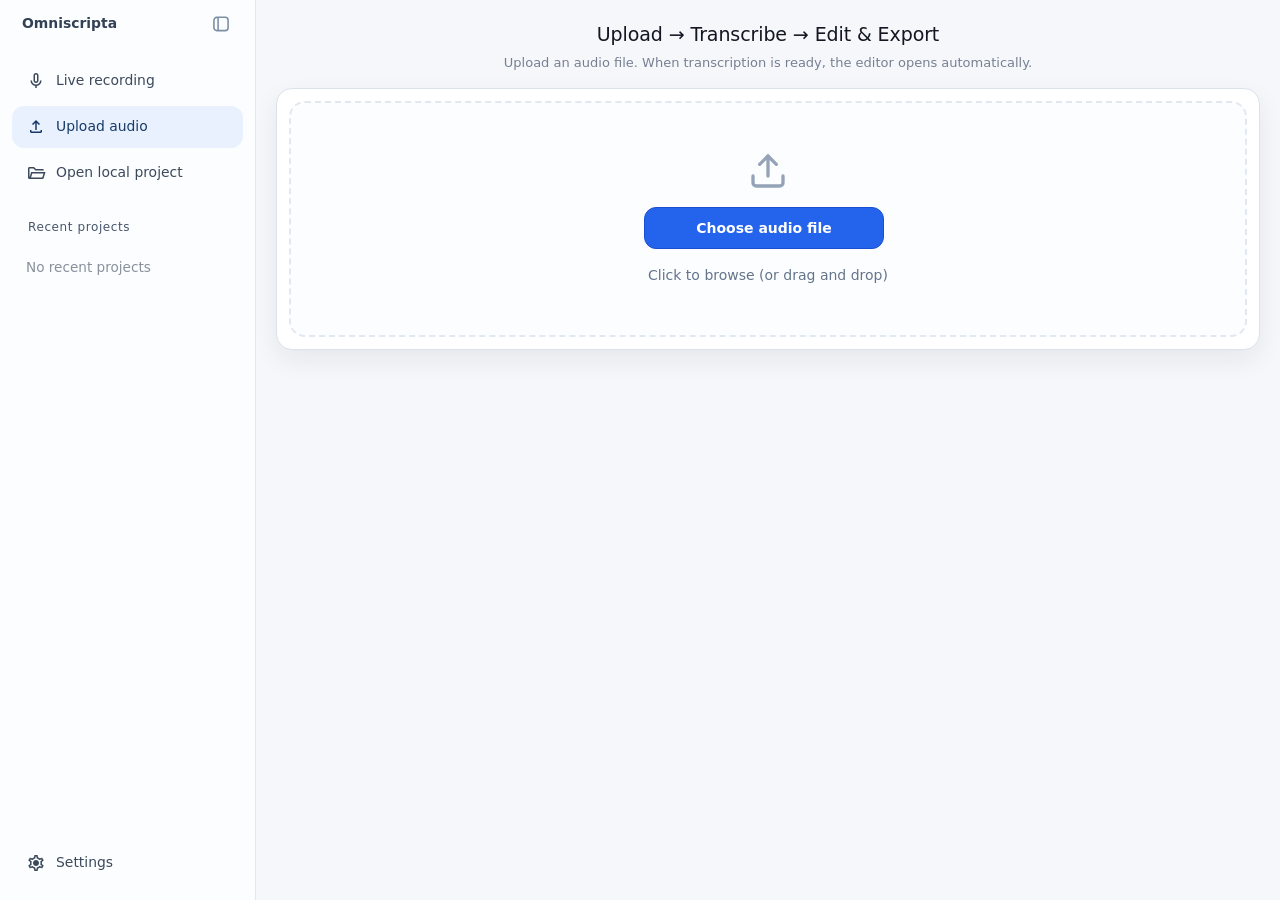
==== commit 437abfeb: "Fix live recording WAV root path and update dev UI bundle" ====
--- a/static/index.html
+++ b/static/index.html
@@ -15,9 +15,9 @@
   <!-- Material Symbols -->
   <link rel="stylesheet"
     href="https://fonts.googleapis.com/css2?family=Material+Symbols+Outlined:opsz,wght,FILL,GRAD@20..48,100..700,0..1,-50..200" />
-  <link rel="stylesheet" href="style.css?v=297">
-  <link rel="stylesheet" href="layout.css?v=297">
-  <link rel="stylesheet" href="upload.css?v=297">
+  <link rel="stylesheet" href="style.css?v=310">
+  <link rel="stylesheet" href="layout.css?v=310">
+  <link rel="stylesheet" href="upload.css?v=310">
 </head>
 
 <body>
@@ -81,7 +81,7 @@
     </div>
   </div>
 
-  <script  src="app.bundle.js?v=297"></script>
+  <script  src="app.bundle.js?v=310"></script>
 </body>
 
 </html>
--- a/static/style.css
+++ b/static/style.css
@@ -1 +1 @@
-@import"https://fonts.googleapis.com/css2?family=Inter:wght@400;500;600;700&display=swap";:root{--color-white: #fff;--color-surface-100: #f5f5f5;--color-slate-900: #0f172a;--color-slate-800: #1e293b;--color-slate-700: #334155;--color-slate-600: #475569;--color-slate-200: #e2e8f0;--color-blue-600: #2563eb;--chrome-font-size: .86rem;--chrome-padding-v: 8px;--chrome-padding-h: 12px;--dialog-overlay-bg: rgba(0, 0, 0, .38);--dialog-overlay-padding: 16px;--dialog-card-max-height: calc(100vh - 24px) ;--dialog-card-padding: 0;--dialog-topbar-gap: 10px;--dialog-topbar-padding: 8px 10px;--dialog-topbar-blur: blur(6px);--dialog-body-padding: 10px;--dialog-drag-x: 0px;--dialog-drag-y: 0px}body{margin:0;font-family:var(--ui-font);line-height:var(--ui-line-height);background:var(--bg);color:var(--color-slate-800)}header{position:sticky;top:0;z-index:1200;padding:var(--chrome-padding-v) var(--chrome-padding-h);border-bottom:1px solid var(--chrome-border);background:var(--chrome-bg);font-size:var(--chrome-font-size)}.modal.hidden{display:none}.modal{position:fixed;inset:0;z-index:3000;display:flex;align-items:center;justify-content:center;padding:var(--dialog-overlay-padding);background:var(--dialog-overlay-bg)}.modal-card{width:min(560px,96vw);border:1px solid var(--border);border-radius:var(--dialog-card-radius);background:var(--bg);box-shadow:var(--dialog-card-shadow);padding:14px}.modal-card h3{margin:4px 0 10px;font-size:1.05rem}.modal-card p{margin:0 0 12px;color:var(--muted)}.modal-actions{display:flex;gap:10px;justify-content:flex-end}.dialog-card{padding:var(--dialog-card-padding);max-height:var(--dialog-card-max-height);--drag-x: var(--dialog-drag-x);--drag-y: var(--dialog-drag-y);transform:translate(var(--drag-x),var(--drag-y))}.dialog-topbar{display:flex;align-items:center;justify-content:space-between;gap:var(--dialog-topbar-gap);padding:var(--dialog-topbar-padding);background:var(--dialog-topbar-bg);backdrop-filter:var(--dialog-topbar-blur);border-bottom:1px solid var(--border);border-radius:var(--dialog-card-radius) var(--dialog-card-radius) 0 0}.dialog-drag-handle{cursor:grab;user-select:none}.dialog-drag-handle:active{cursor:grabbing}.dialog-title{font-size:.85rem;font-weight:700}.dialog-grip{color:var(--muted);letter-spacing:2px;font-size:.95rem;line-height:1}.dialog-body{padding:var(--dialog-body-padding);font-size:.85rem;line-height:var(--dialog-body-line-height)}:root{--sidebar-width-expanded: 256px;--sidebar-width-collapsed: 72px;--sidebar-header-height: 48px;--transition-speed: .3s;--sidebar-toggle-bg: transparent;--sidebar-toggle-border: transparent;--sidebar-toggle-shadow: none;--sidebar-toggle-radius: 50%;--sidebar-item-icon-size: 20px}.material-symbols-outlined{font-family:Material Symbols Outlined;font-weight:400;font-style:normal;font-size:24px;display:inline-block;line-height:1;text-transform:none;letter-spacing:normal;word-wrap:normal;white-space:nowrap;direction:ltr}*,*:before,*:after{box-sizing:border-box}body{margin:0;padding:0;overflow-x:hidden;width:100%;height:100vh;height:100dvh}.app-container{display:flex;height:100vh;height:100dvh;width:100%;overflow:hidden}.sidebar{background-color:var(--sidebar-bg);height:100%;display:flex;flex-direction:column;flex-shrink:0;transition:width var(--transition-speed) ease;border-right:1px solid var(--border);z-index:100}.sidebar.expanded{width:var(--sidebar-width-expanded);border-top-right-radius:var(--sidebar-view-edge-radius, 0);border-bottom-right-radius:var(--sidebar-view-edge-radius, 0)}.sidebar:not(.expanded){width:var(--sidebar-width-collapsed)}.sidebar-header{height:var(--sidebar-header-height);display:flex;align-items:center;justify-content:var(--sidebar-header-justify);padding:0 var(--sidebar-header-padding-x)}.sidebar-header .sidebar-brand{display:none;align-items:center;gap:8px;color:var(--text-color);line-height:1;min-width:0}.sidebar.expanded .sidebar-header .sidebar-brand{display:var(--sidebar-brand-display);margin-left:var(--sidebar-item-padding-x);margin-right:auto}.sidebar-header .sidebar-brand .material-symbols-outlined{font-size:var(--sidebar-item-icon-size)}.sidebar-header .sidebar-brand-title{font-size:var(--sidebar-item-font-size);font-weight:600;white-space:nowrap;overflow:hidden;text-overflow:ellipsis}.sidebar:not(.expanded) .sidebar-header{justify-content:center;padding:12px 0;height:var(--sidebar-header-height);width:100%}.sidebar:not(.expanded) .sidebar-header .sidebar-brand{display:none}.sidebar:not(.expanded) .sidebar-header .icon-btn{margin-left:auto;margin-right:auto}.sidebar-header .icon-btn{width:var(--sidebar-toggle-size);height:var(--sidebar-toggle-size);padding:0;display:flex;align-items:center;justify-content:center;border-radius:var(--sidebar-toggle-radius);border:1px solid var(--sidebar-toggle-border);background-color:var(--sidebar-toggle-bg);box-shadow:var(--sidebar-toggle-shadow);color:var(--sidebar-toggle-color);font-size:var(--sidebar-toggle-font-size);font-weight:700;line-height:1}.sidebar-header .icon-btn .toggle-icon{display:inline-flex;align-items:center;justify-content:center;width:20px;height:20px}.sidebar-header .icon-btn .toggle-icon svg{width:20px;height:20px}.sidebar-header .icon-btn .toggle-icon.material-symbols-outlined{font-size:20px;font-variation-settings:"opsz" 24,"wght" var(--sidebar-toggle-icon-weight),"FILL" 0,"GRAD" var(--sidebar-toggle-icon-grad)}.icon-btn{background:none;border:none;cursor:pointer;padding:8px;border-radius:50%;color:var(--text-color);display:flex;align-items:center;justify-content:center}.icon-btn:hover{background-color:var(--hover-bg)}.sidebar-content{flex:1;overflow:hidden;padding:12px;display:flex;flex-direction:column}.nav-links{list-style:none;padding:0;margin:0}.nav-links li{display:flex;align-items:center;padding:0 var(--sidebar-item-padding-x);height:var(--sidebar-item-height);border-radius:var(--sidebar-item-radius);cursor:pointer;color:var(--text-color);margin-bottom:4px;transition:background-color .2s;white-space:nowrap;overflow:hidden;font-size:var(--sidebar-item-font-size)}.nav-links li:hover{background-color:var(--hover-bg)}.nav-links li.active{background-color:var(--active-bg);color:var(--active-text);font-weight:500}.nav-links li .material-symbols-outlined{font-size:var(--sidebar-item-icon-size);margin-right:var(--sidebar-item-icon-gap);flex-shrink:0}.nav-links li .link-text{opacity:1;transition:opacity .2s}.sidebar:not(.expanded) .nav-links li{padding:0;justify-content:center;width:40px;margin-left:auto;margin-right:auto}.sidebar:not(.expanded) .nav-links li .material-symbols-outlined{margin-right:0}.sidebar:not(.expanded) .link-text{opacity:0;width:0;display:none}.main-content{flex:1;overflow:auto;height:100vh;height:100dvh;background-color:var(--bg)}@media(max-width:600px){.sidebar{position:fixed;top:0;left:0;z-index:1000;height:100vh;height:100dvh;transition:none}.sidebar:not(.expanded){width:100%;height:var(--sidebar-header-height);overflow:visible;border-right:none;border-bottom:1px solid var(--border)}.sidebar:not(.expanded) .sidebar-content{display:none}.sidebar:not(.expanded) .sidebar-header{justify-content:flex-start;padding:0 var(--sidebar-header-padding-x)}.sidebar:not(.expanded) .sidebar-header .icon-btn{order:0;margin-left:0;margin-right:0}.sidebar:not(.expanded) .sidebar-header .sidebar-brand{display:flex;order:1;margin-left:8px;margin-right:0}.sidebar:not(.expanded) .sidebar-header .sidebar-brand .material-symbols-outlined{display:none}.sidebar.expanded{width:var(--sidebar-width-expanded);box-shadow:2px 0 8px #00000026}.sidebar:not(.expanded)~.main-content{width:100%;margin-left:0;margin-top:var(--sidebar-header-height);height:calc(100vh - var(--sidebar-header-height));height:calc(100dvh - var(--sidebar-header-height))}[data-tooltip]:before,[data-tooltip]:after{display:none!important}}:root{--ui-font: "Inter", "Plus Jakarta Sans", system-ui, -apple-system, "Segoe UI", Roboto, Helvetica, Arial, "Noto Sans", "Liberation Sans", sans-serif;--ui-line-height: 1.56;--dialog-body-line-height: 1.52;--bg: #f5f7fa;--panel: #ffffff;--border: #dde5ee;--muted: #5b6778;--primary: #245fcb;--chrome-bg: #ffffff;--chrome-border: #e5ebf2;--sidebar-bg: #fcfdff;--hover-bg: #f3f6fa;--active-bg: #e9f1ff;--active-text: #163a68;--text-color: #3b495b;--sidebar-toggle-color: #7c8ea3;--sidebar-toggle-font-size: 1.08rem;--sidebar-toggle-size: 36px;--sidebar-toggle-icon-weight: 200;--sidebar-toggle-icon-grad: -100;--sidebar-header-justify: flex-end;--sidebar-header-padding-x: 8px;--sidebar-brand-display: inline-flex;--sidebar-item-height: 42px;--sidebar-item-radius: 12px;--sidebar-item-padding-x: 14px;--sidebar-item-font-size: .87rem;--sidebar-item-icon-gap: 10px;--dialog-card-radius: 16px;--dialog-card-shadow: 0 18px 36px rgba(15, 23, 42, .15);--dialog-topbar-bg: rgba(248, 250, 252, .96)}.sidebar-header .icon-btn .toggle-icon.material-symbols-outlined{font-size:0}.sidebar-header .icon-btn .toggle-icon.material-symbols-outlined:before{content:"";display:block;width:20px;height:20px;background-color:currentColor;mask-repeat:no-repeat;mask-position:center;mask-size:contain;-webkit-mask-repeat:no-repeat;-webkit-mask-position:center;-webkit-mask-size:contain}.sidebar.expanded .sidebar-header .icon-btn .toggle-icon.material-symbols-outlined:before{mask-image:url('data:image/svg+xml,<svg xmlns="http://www.w3.org/2000/svg" viewBox="0 0 24 24" fill="none" stroke="currentColor" stroke-width="1.9" stroke-linecap="round" stroke-linejoin="round" aria-hidden="true">%0A  <rect x="3.5" y="4" width="17" height="16" rx="3.5" />%0A  <path d="M8.5 4.9V19.1" />%0A</svg>%0A');-webkit-mask-image:url('data:image/svg+xml,<svg xmlns="http://www.w3.org/2000/svg" viewBox="0 0 24 24" fill="none" stroke="currentColor" stroke-width="1.9" stroke-linecap="round" stroke-linejoin="round" aria-hidden="true">%0A  <rect x="3.5" y="4" width="17" height="16" rx="3.5" />%0A  <path d="M8.5 4.9V19.1" />%0A</svg>%0A')}.sidebar:not(.expanded) .sidebar-header .icon-btn .toggle-icon.material-symbols-outlined:before{mask-image:url('data:image/svg+xml,<svg xmlns="http://www.w3.org/2000/svg" viewBox="0 0 24 24" fill="none" stroke="currentColor" stroke-width="1.9" stroke-linecap="round" stroke-linejoin="round" aria-hidden="true">%0A  <rect x="3.5" y="4" width="17" height="16" rx="3.5" />%0A  <path d="M15.5 4.9V19.1" />%0A</svg>%0A');-webkit-mask-image:url('data:image/svg+xml,<svg xmlns="http://www.w3.org/2000/svg" viewBox="0 0 24 24" fill="none" stroke="currentColor" stroke-width="1.9" stroke-linecap="round" stroke-linejoin="round" aria-hidden="true">%0A  <rect x="3.5" y="4" width="17" height="16" rx="3.5" />%0A  <path d="M15.5 4.9V19.1" />%0A</svg>%0A')}*{box-sizing:border-box}:root{--ui-font: system-ui, -apple-system, "Segoe UI", Roboto, Helvetica, Arial, "Noto Sans", "Liberation Sans", sans-serif;--border: #e2e8f0;--border-strong: #ddd;--meta: #1f7a3b;--muted: #666;--bg: #fff;--panel: #fafafa;--mode-active: #e5e7eb;--active: #d0e7ff;--primary: #1f6feb;--done-bg: #f1f5f9;--done-bar: #cbd5e1;--color-slate-900: #0f172a;--color-slate-800: #1e293b;--color-slate-700: #334155;--color-slate-600: #475569;--color-slate-500: #64748b;--color-slate-400: #94a3b8;--color-slate-300: #cbd5e1;--color-slate-200: #e2e8f0;--color-sky-100: #dbeafe;--color-blue-500: #3b82f6;--color-blue-600: #2563eb;--color-red-500: #ef4444;--color-border-soft: #dbe2ea;--color-error-text: #a11;--color-error-bg: #fff2f2;--color-error-border: #ffd5d5;--color-danger-strong: #b00020;--color-danger-text: #b91c1c;--color-danger-bg: #fef2f2;--color-danger-border: #fecaca;--color-danger-bg-hover: #fee2e2;--color-danger-border-hover: #fca5a5;--color-warning-bg: #fff7e6;--color-warning-border: #ffd7a8;--color-warning-text: #8a4b00;--color-black: #000;--color-white: #fff;--color-ink-900: #111;--color-ink-700: #333;--color-ink-500: #888;--color-border-100: #eee;--color-border-200: #e0e0e0;--color-border-300: #d1d5db;--color-border-subtle: #e8edf3;--color-border-focus-soft: #cfd8e3;--color-active-border: #9ac2ff;--color-active-border-strong: #9ac6f6;--color-surface-25: #fcfcfc;--color-surface-50: #fafafa;--color-surface-100: #f5f5f5;--color-surface-upload: #fcfdfe;--color-surface-upload-hover: #f8faff;--color-surface-upload-active: #eff6ff;--color-muted-400: #8b8f98;--color-gray-500: #999;--color-gray-700: #555;--color-gray-600: #4b5563;--color-gray-550: #6b7280;--color-gray-700: #374151;--color-ink-950: #111827;--color-danger-700: #991b1b;--color-warning-700: #854d0e;--color-warning-800: #92400e;--color-warning-bg-soft: #fef9c3;--color-warning-bg-strong: #fef3c7;--color-success-text: #166534;--color-success-text-strong: #065f46;--color-success-bg: #dcfce7;--color-success-bg-strong: #d1fae5;--color-success-accent: #22c55e;--color-paused-bg: #ede9fe;--color-paused-text: #5b21b6;--color-finished-bg: #e0e7ff;--color-finished-text: #3730a3;--color-info-text: #1d4ed8;--color-log-bg: #111827;--color-log-border: #1f2937;--color-log-text: #dbeafe;--color-surface-200: #f3f4f6;--color-warm-divider: #e8e5dd;--color-warm-border-200: #e7dfcf;--color-warm-border-300: #e5decf;--color-warm-border-400: #ddd6c7;--color-warm-surface-50: #fbfaf7;--color-warm-text-800: #44403c;--color-warm-text-700: #57534e;--color-warm-text-600: #78716c;--color-warm-partial-border: #eadfc9;--color-warm-partial-bg: #f7f1e4;--color-zinc-700: #3f3f46;--color-warm-focus: #d6c6a2;--color-vad-idle-border: #e7dfd0;--color-vad-idle-bg: #fcfaf5;--color-vad-idle-text: #8a806b;--color-vad-speech-border: #b7e8c9;--color-vad-speech-bg: #f2fbf6;--color-vad-speech-text: #3f7253;--color-vad-hangover-border: #ecdcb2;--color-vad-hangover-bg: #fbf8ef;--color-vad-hangover-text: #7b6740;--chrome-bg: #f8fafc;--chrome-border: var(--border);--chrome-font-size: .86rem;--chrome-padding-v: 8px;--chrome-padding-h: 12px;--control-border: 1px solid var(--border-strong);--control-bg: var(--panel);--control-radius-md: 10px;--control-pad-y: 6px;--control-pad-x: 10px;--control-height-md: 30px;--control-focus-ring: 0 0 0 2px rgba(31, 111, 235, .18);--input-border: 1px solid var(--border);--input-radius-md: 10px;--input-height-md: 30px;--input-pad-inline: 10px}body{font-family:var(--ui-font);margin:0;display:flex;flex-direction:column;height:100vh;background:var(--bg)}input,textarea,button,select{font-family:inherit}header,.live-header{padding:var(--chrome-padding-v) var(--chrome-padding-h);border-bottom:1px solid var(--chrome-border);position:sticky;top:0;z-index:1200;background:var(--chrome-bg);font-size:var(--chrome-font-size)}:root{--accent-blue: var(--color-blue-500);--accent-blue-hover: var(--color-blue-600);--accent-red: var(--color-red-500);--border-color: var(--color-border-soft);--chrome-height: 40px;--dp-left: 16px;--dp-top: 80px;--text: var(--color-slate-800);--text-main: var(--color-slate-800);--text-secondary: var(--color-slate-600)}.modal.delete-project-modal{align-items:flex-start;justify-content:flex-start;padding:0}.delete-project-card{position:absolute;left:var(--dp-left, 16px);top:var(--dp-top, 80px);width:min(420px,calc(100vw - 20px));padding:12px}.delete-project-card h3{margin:2px 0 8px;font-size:.94rem;font-weight:500}.delete-project-card p{margin:0 0 10px;font-size:.86rem;line-height:1.4;color:var(--muted)}.danger-soft{background:var(--color-danger-bg);border-color:var(--color-danger-border);color:var(--color-danger-text)}.danger-soft:hover{background:var(--color-danger-bg-hover);border-color:var(--color-danger-border-hover)}@media(max-width:600px){.modal.delete-project-modal{align-items:center;justify-content:center;padding:16px}.delete-project-card{position:relative;left:auto;top:auto;width:min(420px,96vw);padding:12px}}.header-line{display:flex;align-items:center;justify-content:space-between;gap:10px;min-width:0}.header-left{display:flex;align-items:center;gap:10px;min-width:0;flex:0 0 auto}.header-right{display:flex;align-items:center;justify-content:flex-end;gap:8px;min-width:0;flex:1 1 auto;flex-wrap:nowrap}.header-line2{margin-top:4px;font-size:.74rem;color:var(--color-slate-500)}.file-summary{white-space:nowrap;overflow:hidden;text-overflow:ellipsis;max-width:100%}.file-btn{width:auto!important;max-width:220px;justify-content:center;text-align:center}.mode-toggle,.mode-btn,.file-btn{font-size:inherit}.file-btn{display:inline-flex;align-items:center;justify-content:flex-start;width:100%;min-width:0;overflow:hidden;text-overflow:ellipsis;padding:6px 10px;border:1px solid var(--border);border-radius:10px;background:var(--panel);cursor:pointer;user-select:none;white-space:nowrap}.file-btn:hover{filter:brightness(.98)}header button{margin-right:0}.header-actions{display:inline-flex;align-items:center;gap:10px}.pill{display:inline-flex;align-items:center;padding:4px 10px;border:1px solid var(--border);border-radius:999px;font-size:.82rem;white-space:nowrap;user-select:none;background:var(--bg)}header label{white-space:nowrap}header input[type=file]{max-width:220px;font-size:.92rem}header input[type=file]::file-selector-button .icon{width:30px;height:30px;padding:0;display:inline-flex;align-items:center;justify-content:center;border-radius:10px;font-size:16px}header input[type=file]::file-selector-button:hover{filter:brightness(.98)}header input[type=file]::-webkit-file-upload-button{margin-right:8px;padding:var(--control-pad-y) var(--control-pad-x);border:var(--control-border);border-radius:var(--control-radius-md);background:var(--control-bg);cursor:pointer}header input[type=file]::-webkit-file-upload-button:hover{filter:brightness(.98)}.spacer{flex:1 1 auto;min-width:0}main{display:flex;flex-direction:column;flex:1;min-height:0}#segments{flex:1;overflow-y:auto;padding:8px 12px 12px;border-bottom:1px solid var(--border);outline:none}.segment{display:flex;align-items:flex-start;gap:3px;padding:4px;margin-bottom:0;border-bottom:1px solid var(--color-border-100)}.segment.active{background:var(--active);border-bottom-color:var(--color-active-border)}.segment.done{background:var(--done-bg);box-shadow:inset 3px 0 0 var(--done-bar);margin-bottom:0;border-bottom-color:var(--done-bg)}.segment.done.active{background:var(--active);border-bottom-color:var(--color-active-border)}.segment.done .text-input,.segment.done .speaker-input,.segment.done .speaker-dd-btn,.segment.done .time-input{background:var(--done-bg)!important}.segment.done .icon-btn{background:var(--done-bg)}.segment.done .text-input,.segment.done .speaker-input,.segment.done .time-input{opacity:.82}.segment.done.active .text-input,.segment.done.active .speaker-input,.segment.done.active .time-input{opacity:1}.done-btn{width:30px;height:30px;flex:0 0 30px;border:1px solid transparent;background:transparent;border-radius:6px;cursor:pointer;color:inherit;padding:0;line-height:1;display:inline-flex;align-items:center;justify-content:center}.done-btn:hover{border-color:var(--color-border-300);background:#00000005}.done-btn[aria-pressed=true]{border-color:var(--color-slate-400);background:#94a3b81a}.done-btn[data-loopmark]{position:relative}.done-btn[data-loopmark]:after{content:attr(data-loopmark);position:absolute;top:-3px;right:-3px;width:12px;height:12px;border-radius:999px;border:1px solid rgba(148,163,184,.95);background:#e2e8f0f2;color:#1e293bf2;font-size:9px;line-height:1;display:flex;align-items:center;justify-content:center;pointer-events:none}.segment.active .done-btn[data-loopmark]:after{border-color:#3b82f6e6;background:#bfdbfef2;color:#1e40aff2}.done-btn[data-repeatmark]{position:relative}.done-btn[data-repeatmark]:before{content:attr(data-repeatmark);position:absolute;top:-3px;left:-3px;width:12px;height:12px;border-radius:999px;border:1px solid rgba(148,163,184,.95);background:#e2e8f0f2;color:#1e293bf2;font-size:9px;line-height:1;display:flex;align-items:center;justify-content:center;pointer-events:none}.segment.active .done-btn[data-repeatmark]:before{border-color:#3b82f6e6;background:#bfdbfef2;color:#1e40aff2}#loopPill{cursor:pointer}.svc-settings-wrap{padding:20px;display:flex;flex-direction:column;gap:12px;max-width:1100px}.svc-settings-header{display:flex;align-items:flex-start;justify-content:space-between;gap:12px;flex-wrap:wrap}.svc-settings-title{margin:0;font-size:1.3rem;line-height:1.2}.svc-settings-subtitle{margin:6px 0 0;color:var(--muted);font-size:.92rem}.svc-settings-status{font-size:.9rem}.svc-settings-tabs{display:flex;gap:8px;flex-wrap:wrap}.svc-settings-tab{border:1px solid var(--border);background:var(--bg);border-radius:8px;padding:6px 10px;cursor:pointer;font-size:.9rem}.svc-settings-tab.active{background:var(--active);border-color:var(--color-active-border-strong);font-weight:600}.svc-settings-panel{border:1px solid var(--border);border-radius:10px;background:var(--bg);padding:14px;display:flex;flex-direction:column;gap:10px;min-height:220px}.svc-settings-empty{color:var(--muted);font-size:.92rem}.svc-settings-meta{display:grid;grid-template-columns:1fr;gap:4px;font-size:.9rem;color:var(--color-ink-900)}.svc-settings-error{color:var(--color-error-text);background:var(--color-error-bg);border:1px solid var(--color-error-border);border-radius:8px;padding:8px 10px;font-size:.9rem;white-space:pre-wrap;word-break:break-word}.svc-settings-json{margin:0;border:1px solid var(--border);border-radius:8px;background:var(--chrome-bg);padding:10px;overflow:auto;font-size:.84rem;line-height:1.45;max-height:65vh}.tv-seg{color:var(--color-slate-700);cursor:pointer;transition:color .15s,background-color .15s}.tv-seg:hover{background-color:var(--done-bg);color:var(--color-slate-900)}.tv-seg.active{background-color:var(--color-sky-100);color:var(--color-slate-900);font-weight:500}.segment.active .text-input{font-weight:500;color:var(--color-slate-900)}.segment.active .speaker-input{font-weight:600;color:var(--meta)}.segment.active .time,.segment.active .time-input{font-weight:500}.time-input{width:78px;height:var(--input-height-md);padding:5px 7px;border:var(--input-border);background:var(--bg);color:var(--meta);text-align:right;font-family:ui-monospace,SFMono-Regular,Menlo,Monaco,Consolas,Liberation Mono,monospace;font-size:.82em;line-height:1.6;border-radius:var(--input-radius-md);outline:none;box-sizing:border-box}.time-input:focus{box-shadow:var(--control-focus-ring)}.time{font-family:ui-monospace,SFMono-Regular,Menlo,Monaco,Consolas,Liberation Mono,monospace;font-size:.82em;width:78px;flex:0 0 auto;line-height:1.6;text-align:right;padding:5px 7px;border:1px solid var(--border);border-radius:10px;background:var(--bg);color:var(--meta);box-sizing:border-box}.speaker-wrap{display:inline-flex;align-items:stretch;flex:0 0 auto;gap:0}.speaker-input{width:108px;flex:0 0 auto;font-size:.85rem;padding:5px 7px;border:1px solid var(--border);border-right:none;border-radius:10px 0 0 10px;background:var(--bg);color:var(--meta);outline:none}.speaker-input:focus{box-shadow:0 0 0 2px #1f6feb2e}.speaker-dd-btn{padding:5px;min-width:22px;border:1px solid var(--border);border-left:none;border-radius:0 10px 10px 0;background:var(--panel);color:var(--meta);line-height:1}.speaker-dd-btn:hover{filter:brightness(.98)}.speaker-dd-btn:active{transform:translateY(1px)}.speaker-dropdown{position:fixed;z-index:5000;background:var(--bg);border:1px solid var(--border);border-radius:12px;box-shadow:0 16px 40px #0000002e;max-height:280px;overflow:auto;min-width:200px;padding:6px 0}.speaker-option{padding:8px 12px;cursor:pointer;white-space:nowrap;overflow:hidden;text-overflow:ellipsis;font-size:.95rem}.speaker-option:hover,.speaker-option.active{background:var(--active)}.text-input{flex:1 1 auto;min-height:var(--input-height-md);height:var(--input-height-md);resize:none;overflow:hidden;font-size:.85rem;line-height:1.2;padding:5px 7px;border:var(--input-border);border-radius:var(--input-radius-md);background:var(--bg);outline:none;color:var(--color-slate-700);font-weight:400}.text-input:focus{box-shadow:var(--control-focus-ring)}button{flex:0 0 auto;margin-right:8px;padding:var(--control-pad-y) var(--control-pad-x);border:var(--control-border);background:var(--control-bg);border-radius:var(--control-radius-md);cursor:pointer}button:focus-visible{outline:none;box-shadow:var(--control-focus-ring)}button:hover{filter:brightness(.98)}button:disabled{opacity:.55;cursor:not-allowed}.icon-btn{width:28px;height:28px;padding:0;display:inline-flex;align-items:center;justify-content:center;border-radius:8px;border:1px solid var(--border-strong);background:var(--chrome-bg);font-size:14px;line-height:1;user-select:none}.icon-btn:hover{filter:brightness(.985)}.icon-btn:active{transform:translateY(1px)}.icon-btn.play,.icon-btn.split{background:var(--chrome-bg);border-color:var(--border-strong);color:var(--color-slate-500)}.mini{padding:0;width:28px;height:28px;display:inline-flex;align-items:center;justify-content:center;font-size:.95em;line-height:1;border-radius:10px}.btn-small{padding:4px 10px;min-width:84px;height:30px;box-sizing:border-box;display:inline-flex;align-items:center;justify-content:center;white-space:nowrap}#helpModal #closeHelpBtn{min-width:auto;height:28px;padding:0 10px}.col-buttons{display:flex;gap:6px;align-items:flex-start}#player-container{position:relative;padding:8px 12px;background:var(--bg);border-top:1px solid var(--border);display:flex;justify-content:space-between;align-items:center;gap:8px;z-index:5}.primary{background:var(--primary);border-color:var(--primary);color:#fff}.kbd{font-family:ui-monospace,SFMono-Regular,Menlo,Monaco,Consolas,Liberation Mono,monospace;font-size:.9em;padding:2px 6px;border:1px solid var(--border);border-radius:8px;background:var(--panel)}.settings-card,.find-card,.help-card,.filter-card,.live-audio-panel-card,.history-card{overflow:hidden;display:flex;flex-direction:column}.history-card{max-height:var(--dialog-card-max-height)}.history-topbar{background:var(--dialog-topbar-bg);backdrop-filter:var(--dialog-topbar-blur);border-bottom:1px solid var(--border)}.settings-card{width:min(520px,calc(100vw - 24px))}.settings-body,.find-body,.help-body{overflow:auto}.settings-hint{margin-top:6px;font-size:.82rem;line-height:1.35}.settings-option-sep{height:14px}.settings-actions{display:flex;justify-content:flex-end;margin-top:12px}.settings-close{padding:4px 10px;min-width:70px;height:var(--control-height-md);box-sizing:border-box;display:inline-flex;align-items:center;justify-content:center;white-space:nowrap}.find-card{width:fit-content;max-width:min(560px,calc(100vw - 24px))}.find-row{display:grid;grid-template-columns:90px auto;align-items:center;gap:10px;margin:8px 0}.find-row label{font-weight:600}.find-row input{height:var(--input-height-md);border-radius:var(--input-radius-md);border:var(--input-border);padding:0 var(--input-pad-inline);font:inherit;font-size:1em;background:var(--bg);width:clamp(200px,42vw,310px);max-width:310px;justify-self:start}.find-options,.find-scope{display:flex;flex-wrap:wrap;gap:10px 14px;align-items:center;margin-top:10px}.find-options .chk,.find-scope .rad{display:inline-flex;gap:6px;align-items:center;user-select:none}.find-actions{display:grid;grid-template-columns:108px 92px 118px 1fr 70px;grid-template-rows:auto auto;column-gap:8px;row-gap:4px;margin-top:12px;width:100%;align-items:center}#findNextBtn{width:108px;grid-column:1;grid-row:1}#replaceBtn{width:92px;grid-column:2;grid-row:1}#replaceAllBtn{width:118px;grid-column:3;grid-row:1}#closeFindBtn{width:70px;grid-column:5;grid-row:1;justify-self:end;padding:4px 10px;height:var(--control-height-md);box-sizing:border-box;display:inline-flex;align-items:center;justify-content:center;white-space:nowrap}#findStatus{grid-column:1 / 5;grid-row:2;font-size:.82rem;white-space:nowrap;overflow:hidden;text-overflow:clip;color:var(--muted);line-height:1.15}#findStatus.error{color:var(--color-danger-strong)}.history-card{max-width:860px;width:min(860px,calc(100vw - 24px))}.history-topbar{position:sticky;top:0;z-index:2;display:flex;justify-content:flex-end;padding:8px}.history-close{padding:4px 10px;font-size:.88rem;border-radius:10px;min-width:88px;white-space:nowrap}.history-body{padding:10px;overflow:auto}.history-grid{display:grid;grid-template-columns:1fr 1fr;gap:10px;margin-top:0}.history-head{font-size:.85rem;font-weight:600;margin:6px 0;display:flex;align-items:baseline;justify-content:space-between}.history-list{border:1px solid var(--border);border-radius:12px;background:var(--panel);max-height:220px;overflow:auto;overflow-x:hidden;padding:6px}.history-item{width:100%;max-width:100%;box-sizing:border-box;text-align:left;display:flex;justify-content:space-between;align-items:center;gap:10px;padding:5px 7px;margin:0;border:1px solid transparent;background:transparent;border-radius:10px;cursor:pointer;font:inherit;font-size:.78rem;line-height:1.2}.history-item:hover{background:#0000000a}.history-item.active{border-color:var(--color-border-focus-soft);background:#00000008}.history-item .left{min-width:0;overflow:hidden;text-overflow:ellipsis;white-space:nowrap}.history-item .right{flex:0 0 auto;color:var(--muted);font-size:.85em}.history-details{margin-top:10px}.history-pre{border:1px solid var(--border);border-radius:12px;background:var(--bg);padding:10px;max-height:220px;overflow:auto;font-size:.78rem;line-height:1.35;white-space:pre-wrap;word-break:break-word}.muted{color:var(--muted)}.footer-right{display:inline-flex;align-items:center;gap:8px;white-space:nowrap}.footer-right button{margin-right:0}.help-card{width:min(560px,96vw)}.help-body{flex:1 1 auto}.help-actions{display:flex;justify-content:flex-end;gap:10px;padding:var(--dialog-body-padding);border-top:1px solid var(--border);background:var(--dialog-topbar-bg);backdrop-filter:var(--dialog-topbar-blur);border-radius:0 0 var(--dialog-card-radius) var(--dialog-card-radius)}.help-actions button{margin-right:0}.help-grid{display:grid;grid-template-columns:180px 1fr;gap:8px 12px;align-items:start}.help-key{white-space:nowrap}.filter-bar{border-bottom:1px solid var(--border);background:var(--panel);padding:6px 12px;display:flex;gap:10px;align-items:center;justify-content:space-between;font-size:.82rem}.filter-bar.hidden{display:none}.filter-bar-left{display:flex;align-items:center;gap:8px;min-width:0}.filter-bar-right{display:flex;align-items:center;gap:8px}.filter-bar-right button{margin-right:0}.filter-chips{display:flex;gap:6px;flex-wrap:wrap;min-width:0}.filter-chip{display:inline-flex;align-items:center;gap:6px;padding:3px 9px;border:1px solid var(--border);border-radius:999px;font-size:.75rem;white-space:nowrap;user-select:none;background:var(--bg);max-width:320px;overflow:hidden;text-overflow:ellipsis}.filter-chip .x{border:none;background:transparent;padding:0 2px;margin:0;cursor:pointer;font-size:14px;line-height:1;color:var(--muted)}.filter-chip .x:hover{color:var(--color-black)}.segment.filtered-out{display:none!important}.segment.forced-visible{outline:2px solid rgba(255,193,7,.45);outline-offset:-2px}.filter-notice{background:var(--color-warning-bg);border-bottom:1px solid var(--color-warning-border);padding:8px 12px;display:flex;gap:10px;align-items:center;justify-content:space-between}.filter-notice.hidden{display:none}.filter-notice-text{color:var(--color-warning-text);font-size:.82rem}.filter-notice-actions{display:flex;gap:8px;align-items:center;flex-wrap:wrap}.filter-card{width:min(640px,calc(100vw - 24px))}.filter-body{overflow:visible}.filter-section{padding:10px 0;border-bottom:1px solid var(--color-border-100)}.filter-section:last-child{border-bottom:none}.filter-head{font-weight:700;font-size:.85rem}.filter-speakers{margin-top:8px;border:1px solid var(--border);border-radius:12px;padding:8px 10px;max-height:150px;overflow:auto;background:var(--bg)}.filter-speakers .chk{display:flex;gap:8px;align-items:center;margin:4px 0}.filter-inline{display:flex;gap:12px;flex-wrap:wrap;margin-top:8px}.filter-actions{display:flex;justify-content:space-between;gap:8px;padding-top:10px}.mode-toggle{display:inline-flex;align-items:center;border:1px solid var(--border);border-radius:10px;overflow:hidden;background:var(--color-white);box-shadow:0 1px #00000005;margin-right:8px}.mode-toggle button{margin-right:0}.mode-btn{border:0;background:transparent;padding:6px 10px;cursor:pointer;font:inherit;color:var(--text);line-height:1}.mode-btn:hover{filter:brightness(.98)}.mode-btn.active{background:var(--mode-active);font-weight:600}#textView{flex:1;overflow-y:auto;padding:10px 12px 12px;border-bottom:1px solid var(--border);outline:none}.tv-speaker{width:130px;flex:0 0 auto;font-size:.85rem;font-weight:600;color:var(--color-black);white-space:nowrap;overflow:hidden;text-overflow:ellipsis}.tv-text{white-space:pre-wrap;line-height:1.5;font-size:14px}.tv-seg{border-radius:6px;padding:0 2px;cursor:pointer}.tv-seg:hover{background:#7daaff2e}.tv-seg.active{background:var(--active)}.tv-seg[data-loopmark],.tv-seg[data-repeatmark]{position:relative}.tv-seg[data-loopmark*=B]:after{content:"B";display:inline-flex;vertical-align:text-top;margin-left:2px;width:12px;height:12px;border-radius:999px;border:1px solid rgba(148,163,184,.95);background:#e2e8f0f2;color:#1e293bf2;font-size:9px;line-height:1;align-items:center;justify-content:center;pointer-events:none}.tv-seg[data-loopmark*=A]:before{content:"A";display:inline-flex;vertical-align:text-top;margin-right:2px;width:12px;height:12px;border-radius:999px;border:1px solid rgba(148,163,184,.95);background:#e2e8f0f2;color:#1e293bf2;font-size:9px;line-height:1;align-items:center;justify-content:center;pointer-events:none}.tv-seg[data-repeatmark]:before{content:attr(data-repeatmark);display:inline-flex;vertical-align:text-top;margin-right:2px;width:12px;height:12px;border-radius:999px;border:1px solid rgba(148,163,184,.95);background:#e2e8f0f2;color:#1e293bf2;font-size:9px;line-height:1;align-items:center;justify-content:center;pointer-events:none}.tv-seg[data-repeatmark][data-loopmark*=A]:before{content:attr(data-repeatmark) " A";width:auto;padding:0 4px;gap:2px}.tv-seg.active[data-loopmark]:after,.tv-seg.active[data-repeatmark]:before{border-color:#3b82f6e6;background:#bfdbfef2}.tv-seg.done{background:var(--done-bg);box-shadow:inset 0 -2px 0 var(--done-bar)}.tv-seg.done.active{background:var(--active);box-shadow:inset 0 -2px 0 var(--done-bar)}.toast{position:fixed;right:12px;bottom:12px;background:var(--color-ink-900);color:var(--color-white);padding:8px 12px;border-radius:10px;font:inherit;font-size:13px;line-height:1.2;box-shadow:0 6px 18px #0000002e;opacity:0;transform:translateY(6px);transition:opacity .15s ease,transform .15s ease;z-index:9999;pointer-events:none}.toast.show{opacity:1;transform:translateY(0)}#docViewContainer{flex:1;display:flex;flex-direction:row;overflow:hidden;min-height:0}#textView{flex:1;overflow-y:auto;padding:10px 12px 12px;border-bottom:1px solid var(--border);outline:none;min-width:0}#topicsView{width:300px;flex-shrink:0;background:var(--panel);border-left:1px solid var(--border);overflow-y:auto;padding:16px;font-size:.9rem}.topics-header{margin:0 0 12px;font-size:1rem;font-weight:600;color:var(--color-ink-700)}.topics-list{display:flex;flex-direction:column;gap:0}.topic-item{display:flex;flex-direction:row;gap:10px;padding:10px 8px;border-bottom:1px solid var(--border);cursor:pointer;transition:background .1s}.topic-item:hover{background:var(--mode-active)}.topic-item.active{background:#3b82f614;border-left:3px solid var(--accent)}.topic-item.active .topic-title{color:var(--accent);font-weight:700}.topic-time{font-family:monospace;font-size:.8em;color:var(--muted);flex-shrink:0;padding-top:2px}.topic-content{min-width:0}.topic-title{font-weight:600;margin-bottom:2px;line-height:1.3}.topic-desc{font-size:.85em;color:var(--muted);line-height:1.4}:root{--tv-meta-width: 228px}.tv-block{display:grid;grid-template-columns:var(--tv-meta-width) 1fr;column-gap:12px;margin:10px 0 14px}.tv-meta{align-self:start}.tv-meta-row{display:flex;align-items:baseline;gap:8px;background:var(--bg)}.tv-time{width:78px;flex:0 0 auto;text-align:right;padding-right:4px;font-family:ui-monospace,SFMono-Regular,Menlo,Monaco,Consolas,Liberation Mono,monospace;font-size:.82em;line-height:1.6;color:var(--color-black);white-space:nowrap}.tv-speaker{width:130px;flex:0 0 auto;font-size:.85rem;font-weight:600;color:var(--color-black);white-space:normal;word-wrap:break-word;overflow-wrap:break-word;line-height:1.2}.tv-text{white-space:pre-wrap;line-height:1.5;font-size:14px;color:var(--color-ink-900);font-family:var(--ui-font)}.tv-seg{cursor:text;border-radius:3px;padding:1px 0}.tv-seg:hover{background:#00000008}.tv-seg.active{background:var(--active);box-shadow:0 0 0 2px var(--active)}.tv-seg.done{color:var(--color-ink-500)}body.mobile #docViewContainer{flex-direction:column}body.mobile #textView{padding:16px;width:100%;order:1}body.mobile .doc-view-splitter{order:2}body.mobile #topicsView{width:100%;border-left:none;border-top:none;order:3}body.mobile .tv-block{display:block;margin-bottom:20px;gap:0}body.mobile .tv-meta{width:100%;text-align:left;margin-bottom:4px;display:flex;flex-direction:row;align-items:baseline;gap:10px}body.mobile .tv-time{display:inline;font-size:.8rem}body.mobile .tv-speaker{display:inline;font-size:.9rem}body.mobile .desktop-only,body.desktop .mobile-only{display:none!important}body.mobile .header-actions{gap:4px}.upload-zone{border:2px dashed var(--color-slate-200);border-radius:16px;background:var(--color-surface-upload);padding:48px 24px;text-align:center;transition:all .2s ease;cursor:pointer;display:flex;flex-direction:column;align-items:center;justify-content:center;width:100%;box-sizing:border-box}.upload-zone:hover{border-color:var(--primary);background:var(--color-surface-upload-hover)}.upload-zone-content{display:flex;flex-direction:column;align-items:center;gap:16px}.upload-icon{color:var(--color-slate-400);transition:color .2s ease}.upload-zone:hover .upload-icon{color:var(--primary);transform:translateY(-2px)}.upload-zone.drag-over{border-color:var(--primary);background:var(--color-surface-upload-active);transform:scale(1.02)}.upload-hint{font-size:14px;color:var(--color-slate-500);margin:0}.file-confirm-box{display:flex;align-items:center;background:linear-gradient(135deg,var(--bg) 0%,var(--color-surface-upload-hover) 100%);border:1px solid var(--color-slate-200);border-radius:14px;padding:16px;gap:16px;box-shadow:0 4px 6px -1px #0000000d,0 2px 4px -1px #00000008;margin-bottom:0}.file-icon-styled{flex-shrink:0;width:48px;height:48px;background:var(--color-surface-upload-active);color:var(--primary);display:flex;align-items:center;justify-content:center;border-radius:12px;border:1px solid var(--color-sky-100);box-shadow:inset 0 2px 4px #2563eb08}.file-info{flex:1;display:flex;flex-direction:column;min-width:0}.file-name-label{font-size:15px;font-weight:600;color:var(--color-slate-900);white-space:nowrap;overflow:hidden;text-overflow:ellipsis;line-height:1.3}.change-file-link{background:none;border:none;padding:0;margin:4px 0 0;color:var(--color-slate-500);font-size:13px;cursor:pointer;text-align:left;transition:color .2s ease;width:fit-content;font-weight:500}.change-file-link:hover{color:var(--primary);text-decoration:underline}#startUploadBtn.primary{padding:12px 24px;font-size:15px;font-weight:600;border-radius:10px;letter-spacing:.01em;box-shadow:0 4px 6px -1px #2563eb1a;transition:opacity .2s ease}#startUploadBtn.primary:hover{opacity:.9}body.desktop .header-file-actions{display:flex;gap:8px;align-items:center}body.mobile .header-file-actions{display:none;position:absolute;top:100%;right:0;background:var(--bg);border:1px solid var(--border);box-shadow:0 4px 12px #00000026;border-radius:6px;flex-direction:column;padding:8px;min-width:200px;z-index:1000;margin-top:8px}body.mobile .header-file-actions.show-menu{display:flex}body.mobile .header-file-actions button,body.mobile .header-file-actions label{width:100%;text-align:left;margin-bottom:4px;justify-content:flex-start}#customPlayer{width:100%;height:100%;display:flex;align-items:center;justify-content:center}.custom-player-wrapper{display:flex;align-items:center;width:100%;gap:12px;padding:4px 8px;box-sizing:border-box}.cp-btn{background:none;border:none;cursor:pointer;padding:4px;border-radius:50%;color:var(--text);display:flex;align-items:center;justify-content:center}.cp-btn:hover{background:#0000000d}.cp-time-current,.cp-time-total{font-family:monospace;font-size:.85rem;color:var(--muted);min-width:45px;text-align:center}.cp-timeline-wrapper{flex:1;position:relative;height:32px;display:flex;align-items:center}.cp-timeline{-webkit-appearance:none;appearance:none;width:100%;height:100%;background:transparent;border-radius:2px;outline:none;cursor:pointer;position:relative;z-index:3;margin:0;box-shadow:none;border:none}.cp-timeline::-webkit-slider-runnable-track{background:transparent;border:none;box-shadow:none}.cp-timeline::-webkit-slider-thumb{-webkit-appearance:none;appearance:none;height:16px;width:16px;border-radius:50%;background:transparent;border:none;box-shadow:none;cursor:pointer;margin-top:0}.cp-timeline::-moz-range-track{background:transparent;border:none}.cp-timeline::-moz-range-thumb{height:16px;width:16px;border:none;background:transparent;box-shadow:none;cursor:pointer}.cp-progress-bar{position:absolute;left:0;top:50%;transform:translateY(-50%);height:6px;background:var(--primary);width:0%;border-radius:3px;pointer-events:none;z-index:2}.cp-track-bg{position:absolute;left:0;top:50%;transform:translateY(-50%);width:100%;height:6px;background:var(--color-slate-200);border-radius:3px;z-index:1}body.mobile #player-container{position:fixed!important;bottom:0!important;left:0!important;width:100%!important;z-index:9999!important;border-top:1px solid var(--border);background:var(--panel);box-shadow:0 -2px 10px #0000000d;display:flex!important}body.mobile #docViewContainer{padding-bottom:80px;height:100dvh;box-sizing:border-box;overflow:hidden}body.mobile #textView{padding-bottom:100px}body.mobile .tv-meta,body.mobile .tv-block,body.mobile .tv-text{padding-left:0!important;margin-left:0!important}body.mobile #textView{flex:6 1 0%!important;overflow-y:auto!important;padding-bottom:20px!important;min-height:0;padding-left:0!important;margin-left:0!important;padding-right:0!important}body.mobile>header,body.mobile header{display:none!important;visibility:hidden!important;height:0!important;overflow:hidden!important}@media(max-width:600px){.main-content>header{display:none!important;visibility:hidden!important;height:0!important;overflow:hidden!important}}body.mobile #docViewContainer{flex-direction:column!important;--tv-split-ratio: .6}body.mobile #textView{flex:none!important;height:calc(var(--tv-split-ratio) * (100% - 12px))!important;overflow-y:auto!important;padding:10px!important;min-height:60px!important}body.mobile #topicsView{flex:1 1 0%!important;width:100%!important;border-left:none!important;border-top:none!important;min-height:80px!important;overflow-y:auto!important;display:block!important;padding-bottom:100px}.doc-view-splitter{flex:0 0 auto;height:12px;display:flex;align-items:center;justify-content:center;cursor:row-resize;touch-action:none;user-select:none;-webkit-user-select:none;background:var(--color-surface-100);border-top:1px solid var(--border, var(--color-border-200));border-bottom:1px solid var(--border, var(--color-border-200));z-index:10;position:relative}.doc-view-splitter-grip{width:32px;height:3px;border-radius:2px;background:var(--color-gray-500);opacity:.7;transition:opacity .15s}.doc-view-splitter:active .doc-view-splitter-grip,.doc-view-splitter.dragging .doc-view-splitter-grip{opacity:1;background:var(--color-gray-700)}body.mobile .cp-speed{display:none!important}body.mobile .custom-player-wrapper{gap:6px;padding:0 4px}body.mobile .cp-play{margin-right:0}body.mobile .cp-timeline-wrapper{flex:1 1 auto;margin:0 4px}.cp-speed{font-family:inherit;font-size:.75rem;border-radius:4px;padding:2px;border:1px solid var(--border);background:var(--bg);cursor:pointer;margin-left:8px;width:auto;text-align:center;text-align-last:center}#mobileMenuBtn{font-size:1.2rem;padding:4px 10px;background:none;border:1px solid var(--border)}.hidden{display:none!important}.live-wrap{display:flex;flex-direction:column;min-height:100vh;box-sizing:border-box;gap:0}.live-main{display:flex;flex-direction:column;height:100vh;flex-shrink:0;box-sizing:border-box;gap:0}.live-header{display:flex;align-items:center;justify-content:space-between;gap:10px;min-width:0}.live-header .header-left,.live-header .header-right{display:flex;align-items:center;gap:10px;min-width:0}.live-header .header-left{flex:1 1 0}.live-bottom-bar{display:flex;align-items:center;justify-content:space-between;gap:10px;padding:var(--chrome-padding-v) var(--chrome-padding-h);background:var(--chrome-bg);border-top:1px solid var(--chrome-border);position:sticky;bottom:0;z-index:1200}.live-bottom-bar .controls-left,.live-bottom-bar .controls-right{display:flex;align-items:center;min-width:0}.live-bottom-bar .controls-left{gap:10px;flex:1 1 0}.live-language-picker{display:flex;align-items:center;gap:8px;min-width:0;flex-wrap:wrap}.live-language-picker .live-audio-settings-btn{width:auto;height:auto;border:0;border-radius:0;background:transparent;color:var(--muted, var(--color-slate-500));display:inline-flex;align-items:center;justify-content:center;padding:0 2px;line-height:1;font-size:inherit;cursor:pointer;flex:0 0 auto;transition:color .15s ease,opacity .15s ease;opacity:.9}.live-language-picker .live-audio-settings-btn:hover{color:var(--color-slate-600);opacity:1}.live-language-picker .live-audio-settings-btn:focus{outline:none;color:var(--accent-blue, var(--color-blue-500))}.live-language-picker .live-audio-settings-btn .material-symbols-outlined{font-size:19px;line-height:1}.live-language-picker.is-compact{flex-wrap:nowrap;align-items:center}.live-language-picker .live-language-select{width:96px;min-width:86px;max-width:220px;padding:5px 28px 5px 10px;border-radius:999px;border:1px solid var(--border-color, var(--color-border-soft));background-color:var(--chrome-bg);color:var(--text-main, var(--color-slate-800));font-size:.78rem;font-weight:600;line-height:1.2;cursor:pointer;appearance:none;-webkit-appearance:none;-moz-appearance:none;background-image:url("data:image/svg+xml,%3Csvg xmlns='http://www.w3.org/2000/svg' width='10' height='6' viewBox='0 0 10 6'%3E%3Cpath fill='%23475569' d='M1.2.3 5 4.1 8.8.3 10 1.5 5 6 0 1.5z'/%3E%3C/svg%3E");background-repeat:no-repeat;background-position:right 12px center;background-size:10px 6px;box-shadow:0 1px 2px #0f172a0f;transition:border-color .15s ease,box-shadow .15s ease,background-color .15s ease;text-overflow:ellipsis}.live-language-picker .live-language-select:hover{background-color:var(--color-white);border-color:var(--color-slate-300)}.live-language-picker .live-language-select:focus{outline:none;border-color:var(--accent-blue, var(--color-blue-500));box-shadow:0 0 0 3px #3b82f633;background-color:var(--color-white)}.live-language-picker .live-language-select:disabled{opacity:.6;cursor:not-allowed}.live-bottom-bar .controls-center{display:flex;align-items:center;justify-content:center;gap:8px;flex:0 0 auto}.live-bottom-bar .controls-right{justify-content:flex-end;gap:6px;flex:1 1 0}.live-audio-panel{position:fixed;left:12px;bottom:calc(var(--chrome-height) + 12px);z-index:1700;max-width:calc(100vw - 24px);pointer-events:auto}.live-audio-panel-card{width:min(560px,calc(100vw - 24px));max-height:min(70vh,560px);border-radius:var(--dialog-card-radius);background:color-mix(in oklab,var(--bg, var(--color-white)) 94%,var(--chrome-bg) 6%);border:1px solid var(--border, var(--mode-active));box-shadow:0 18px 36px #0f172a38}.live-audio-panel-actions{display:flex;align-items:center;justify-content:flex-end;gap:6px;margin-top:8px;padding-top:8px;border-top:1px solid var(--color-border-subtle)}.live-audio-panel-close{min-width:64px;height:28px;box-sizing:border-box;display:inline-flex;align-items:center;justify-content:center;white-space:nowrap}.live-audio-panel-body{overflow:auto;display:flex;flex-direction:column;gap:8px}.live-audio-panel-hint{color:var(--muted, var(--color-slate-500));font-size:.74rem;line-height:1.35;margin-bottom:2px}.live-audio-pregain{display:grid;grid-template-columns:1fr;gap:6px;margin:2px 0 4px}.live-audio-pregain-head{display:flex;align-items:center;justify-content:space-between;gap:8px}.live-audio-pregain-head>label{color:var(--text-main, var(--color-slate-900));font-weight:600;font-size:.78rem}.live-audio-pregain input[type=range]{width:100%;margin:0}.live-audio-toggles{display:grid;grid-template-columns:repeat(3,minmax(0,1fr));gap:8px 12px;align-items:center;margin-top:2px}.live-audio-toggle{display:inline-flex;align-items:center;gap:6px;margin:0;min-width:0;font-size:.78rem;font-weight:400;line-height:1.25;user-select:none}.live-audio-toggle input[type=checkbox]{margin:0;flex:0 0 auto;width:14px;height:14px;vertical-align:middle}.live-audio-toggle>span{min-width:0;white-space:normal}.live-audio-ui-value{font-weight:500;color:var(--color-slate-600)}.live-audio-sep{height:1px;background:var(--color-border-subtle);margin:4px 0}.live-audio-kv{display:grid;grid-template-columns:170px 1fr;gap:8px;font-size:.76rem;line-height:1.35}.live-audio-kv>span:first-child{font-weight:500;color:var(--muted, var(--color-slate-500))}.live-audio-kv>span:last-child{word-break:break-word;white-space:normal;text-align:right;font-weight:400;color:var(--text-main, var(--color-slate-900))}.live-content-area{flex:1;min-height:0;overflow-y:auto;padding:8px 12px;font-size:1.1rem;line-height:1.7;color:var(--text, var(--color-slate-800))}.live-placeholder{min-height:300px;display:flex;flex-direction:column;align-items:center;justify-content:center;gap:16px;color:var(--color-slate-400);font-size:1.1rem;text-align:center}.live-final-text{width:100%;min-height:0;max-height:100%;overflow-y:auto;white-space:normal;word-break:break-word}.live-softbreak-gap{display:block;height:.32em}.live-softbreak-gap-speaker{height:.72em}.live-speaker-label{display:block;font-style:italic;font-size:1em;color:inherit;font-family:inherit;font-weight:inherit;line-height:inherit;margin:0;user-select:none}.timer{font-variant-numeric:tabular-nums;font-size:.92rem;font-weight:600;color:var(--text-main, var(--color-slate-800))}.timer.timer-top{font-size:1.2rem}.btn-primary-start{background-color:var(--accent-blue, var(--color-blue-500));color:#fff;width:64px;height:64px;border-radius:50%;border:none;box-shadow:0 4px 12px #3b82f64d;display:flex;align-items:center;justify-content:center;cursor:pointer;transition:background-color .2s,transform .15s}.btn-primary-start:hover{background-color:var(--accent-blue-hover, var(--color-blue-600));transform:scale(1.05)}.btn-primary-start:active{transform:scale(.98)}.btn-primary-start:after{content:"";width:20px;height:20px;background-color:#fff;border-radius:50%}.btn-secondary,.btn-danger,.btn-outline{font-weight:500;font-size:.9rem;cursor:pointer;transition:background-color .15s}.btn-secondary,.btn-danger{padding:8px 16px;border-radius:8px;border:none}.btn-secondary{background-color:var(--done-bg);color:var(--text-main, var(--color-slate-800))}.btn-secondary:hover{background-color:var(--color-slate-200)}.btn-danger{background-color:var(--color-danger-bg);color:var(--accent-red, var(--color-red-500))}.btn-danger:hover{background-color:var(--color-danger-bg-hover)}.btn-outline{padding:8px 12px;border-radius:8px;border:1px solid var(--border-color, var(--color-slate-200));background-color:var(--color-white);color:var(--text-main, var(--color-slate-800))}.btn-outline.btn-compact{padding:6px 10px;font-size:.85rem}.btn-outline:hover:not([disabled]){background-color:var(--chrome-bg)}.btn-outline[disabled]{opacity:.45;cursor:not-allowed}.live-float-processing-text{color:var(--color-slate-500);font-size:.95rem;font-weight:500}.live-status-badge{display:inline-flex;align-items:center;padding:6px 14px;border-radius:999px;font-size:.875rem;font-weight:500;transition:background-color .3s,color .3s;gap:8px}.live-vad-badge{display:inline-flex;align-items:center;padding:3px 8px;border-radius:999px;font-size:.69rem;font-weight:500;line-height:1;border:1px solid var(--color-vad-idle-border);background:var(--color-vad-idle-bg);color:var(--color-vad-idle-text);white-space:nowrap;transition:background-color .2s ease,color .2s ease,border-color .2s ease;opacity:.88}.live-vad-badge.vad-speech{border-color:var(--color-vad-speech-border);background:var(--color-vad-speech-bg);color:var(--color-vad-speech-text)}.live-vad-badge.vad-hangover{border-color:var(--color-vad-hangover-border);background:var(--color-vad-hangover-bg);color:var(--color-vad-hangover-text)}.live-status-badge.status-idle{background-color:var(--done-bg);color:var(--color-slate-500)}.live-status-badge.status-connecting,.live-status-badge.status-finalizing{background-color:var(--color-warning-bg-soft);color:var(--color-warning-700)}.live-status-badge.status-listening{background-color:var(--color-success-bg);color:var(--color-success-text)}.live-status-badge.status-listening:before{content:"";display:block;width:8px;height:8px;border-radius:50%;background-color:var(--color-success-accent);flex-shrink:0;animation:live-pulse-green 2s infinite}@keyframes live-pulse-green{0%{box-shadow:0 0 #22c55e73}70%{box-shadow:0 0 0 6px #22c55e00}to{box-shadow:0 0 #22c55e00}}.live-status-badge.status-paused{background-color:var(--color-paused-bg);color:var(--color-paused-text)}.live-status-badge.status-finished{background-color:var(--color-finished-bg);color:var(--color-finished-text)}.live-status-badge.status-error{background-color:var(--color-danger-bg-hover);color:var(--color-danger-700)}.live-dev-section{display:grid;grid-template-columns:minmax(280px,380px) minmax(0,1fr);gap:12px;padding:24px 16px 48px;align-items:stretch;border-top:1px solid var(--border);background:var(--panel)}.live-card{border:1px solid var(--border);border-radius:14px;background:var(--color-white);padding:14px;min-height:0;box-shadow:0 8px 20px #0f172a08}.live-controls{display:flex;flex-direction:column;gap:12px;height:100%}.live-status-badge{display:inline-flex;align-items:center;justify-content:center;min-width:112px;height:28px;padding:0 12px;border-radius:999px;font-size:.72rem;letter-spacing:.04em;font-weight:700;text-transform:uppercase;color:var(--color-ink-950);background:var(--mode-active);white-space:nowrap}.live-status-badge.idle,.live-status-badge.disconnected{background:var(--mode-active);color:var(--color-gray-700)}.live-status-badge.connecting{background:var(--color-warning-bg-strong);color:var(--color-warning-800)}.live-status-badge.connected,.live-status-badge.ready{background:var(--color-sky-100);color:var(--color-info-text)}.live-status-badge.listening{background:var(--color-success-bg-strong);color:var(--color-success-text-strong)}.live-status-badge.paused{background:var(--color-paused-bg);color:var(--color-paused-text)}.live-status-badge.ended{background:var(--color-surface-200);color:var(--color-gray-700)}.live-status-badge.error{background:var(--color-danger-bg-hover);color:var(--color-danger-700)}.live-secondary-row{display:grid;grid-template-columns:1fr;gap:8px}.live-secondary-row.live-secondary-row-2up{grid-template-columns:repeat(2,minmax(0,1fr))}.live-secondary-row button{width:100%}.live-secondary-row button[disabled]{opacity:.55;cursor:not-allowed}.live-session-row{display:flex;flex-direction:column;gap:4px}.live-session-row .muted{font-size:.75rem;line-height:1.2;font-weight:600;text-transform:uppercase;letter-spacing:.03em}.live-select{width:100%;border:1px solid var(--border);border-radius:8px;background:var(--color-white);color:var(--text);padding:7px 10px;font-size:.85rem;line-height:1.4;box-shadow:none}.live-select:disabled{opacity:.65;cursor:not-allowed}.live-session-row code{font-family:inherit;font-size:.85rem;line-height:1.4;word-break:break-all;background:var(--color-white);border:1px solid var(--border);border-radius:8px;padding:6px 8px}.live-run-panels{display:flex;flex-direction:column;gap:10px;overflow:hidden}.live-label{font-size:.75rem;color:var(--muted);font-weight:600;text-transform:uppercase;letter-spacing:.03em}.live-partial-row{border:1px solid var(--color-warm-partial-border);border-radius:10px;padding:10px 12px;background:var(--color-warm-partial-bg)}.live-partial-text{margin-top:6px;min-height:22px;color:var(--color-zinc-700);font-size:.85rem;line-height:1.4;white-space:pre-wrap;word-break:break-word}.live-partial-text[data-empty="1"]:before{content:attr(data-placeholder);color:var(--color-muted-400)}.live-quality-report{font-size:.85rem;line-height:1.4;white-space:pre;word-break:normal;overflow:auto}.live-final-text{width:100%;flex:1 1 auto;padding:12px;font-size:.94rem;line-height:1.55;color:var(--text);overflow-y:auto;white-space:normal;word-break:break-word}.live-final-text-main{color:inherit;white-space:pre-wrap}.live-final-text-preview{color:var(--color-muted-400);font-style:italic;opacity:.92;white-space:pre-wrap}.live-final-text:focus{outline:none;border-color:var(--color-warm-focus);box-shadow:0 0 0 3px #d6c6a233}@media(max-width:980px){.live-controls{order:2}.live-run-panels{order:3;grid-column:auto}.live-final-text{min-height:0}}@media(max-width:640px){body.mobile .live-wrap,.live-wrap{min-height:100dvh!important;height:100dvh!important;max-height:100dvh!important}body.mobile .live-main,.live-main{height:100dvh!important;max-height:100dvh!important;display:flex!important;flex-direction:column!important}body.mobile .live-header,.live-header{display:flex!important;flex:0 0 auto!important;min-height:44px!important;max-height:44px!important;padding:8px 12px!important;visibility:visible!important;opacity:1!important;position:relative!important;z-index:100!important}body.mobile .live-bottom-bar,.live-bottom-bar{flex-wrap:nowrap!important;flex:0 0 auto!important;padding:6px 8px!important;gap:4px!important;min-height:48px!important;max-height:48px!important;position:relative!important;z-index:100!important}.live-bottom-bar .controls-left{flex:0 0 auto}.live-language-picker{gap:4px}.live-language-picker .live-audio-settings-btn{padding:0 1px}.live-language-picker .live-audio-settings-btn .material-symbols-outlined{font-size:18px}.live-language-picker .live-language-select{min-width:80px;max-width:168px;padding:4px 24px 4px 8px;font-size:.74rem}.live-bottom-bar .controls-center{flex:1 1 auto;order:0;margin-bottom:0;justify-content:center}.live-bottom-bar .controls-right{flex:0 0 auto;justify-content:flex-end}.live-audio-panel{left:8px;bottom:56px;max-width:calc(100vw - 16px)}.live-audio-panel-card{width:min(520px,calc(100vw - 16px));max-height:min(65vh,460px)}.live-audio-panel-body{font-size:.78rem;padding:8px}.live-audio-toggles{grid-template-columns:1fr}.live-bottom-bar button{padding:6px 10px;font-size:.85rem}.btn-dev-toggle{padding:4px 8px!important;font-size:1.1rem!important}.btn-dev-toggle .dev-toggle-text{display:none}.live-float-finished button{padding:6px 8px;font-size:.8rem}body.mobile .live-content-area,.live-content-area{flex:1 1 auto!important;min-height:0!important;max-height:calc(100dvh - 92px)!important;overflow-y:auto!important;position:relative!important}body.mobile .live-placeholder,.live-placeholder{min-height:auto!important;height:auto!important}.live-dev-section{grid-template-columns:1fr}#liveRunFixturePlayBtn{display:none!important}.live-status-badge{font-size:.75rem;padding:4px 8px}.live-vad-badge{font-size:.64rem;padding:2px 6px}.timer-top{font-size:1rem}}.intro-view{max-width:800px;margin:0 auto;padding:40px 20px 0;font-family:Inter,sans-serif}.intro-hero{text-align:center;margin-bottom:40px;padding:40px 0 20px}.intro-hero h1{font-size:2.5rem;margin:0 0 16px;letter-spacing:-.02em}.intro-subtitle{font-size:1.1rem;max-width:600px;margin:0 auto;line-height:1.6}.intro-tabs-container{position:sticky;top:0;z-index:50;background:#ffffffe6;backdrop-filter:blur(8px);-webkit-backdrop-filter:blur(8px);border-bottom:1px solid var(--border);padding:0 20px;margin:0 -20px 40px}.intro-tabs{display:flex;gap:8px;overflow-x:auto;scrollbar-width:none;-ms-overflow-style:none}.intro-tabs::-webkit-scrollbar{display:none}.intro-tab{padding:16px;color:var(--text-secondary);text-decoration:none;font-weight:500;font-size:.95rem;border-bottom:3px solid transparent;transition:all .2s ease;white-space:nowrap}.intro-tab:hover{color:var(--text-color)}.intro-tab.active{color:var(--primary);border-bottom-color:var(--primary)}.intro-content{display:flex;flex-direction:column;gap:80px;padding-bottom:40px}.intro-section{display:flex;flex-direction:column;gap:24px;padding-top:20px;scroll-margin-top:80px}.intro-text h2{font-size:1.5rem;margin:0 0 16px}.intro-text p{font-size:1.05rem;line-height:1.6;color:var(--text-color);margin:0 0 24px}.intro-media{align-items:center;gap:12px;margin-top:16px;width:100%}.intro-media{display:flex;flex-direction:column}.intro-screenshot-placeholder{width:100%;aspect-ratio:16 / 9;background:#f8f9fa;border:2px dashed #e5e7eb;border-radius:12px;display:flex;flex-direction:column;align-items:center;justify-content:center;text-align:center;padding:20px;transition:background-color .2s,border-color .2s}.intro-media:hover .intro-screenshot-placeholder{background:#f1f5f9;border-color:#cbd5e1}.intro-media-caption{display:flex;align-items:center;justify-content:center;gap:8px;font-size:.9rem}.intro-link{color:var(--primary);text-decoration:none;font-weight:500;transition:color .15s ease}.intro-link:hover{color:#1d4ed8;text-decoration:underline}.intro-hint{font-size:.8rem;margin:0}.intro-hero h1,.intro-text h2{font-weight:600;color:var(--text-color)}.intro-subtitle,.intro-hint{color:var(--text-secondary)}@media(max-width:600px){.intro-view{padding:20px 16px 0;max-width:100%}.intro-hero{padding:20px 0 16px;margin-bottom:24px}.intro-hero h1{font-size:1.75rem;margin:0 0 12px}.intro-subtitle{font-size:.95rem;padding:0 8px}.intro-tabs-container{padding:0 16px;margin:0 -16px 24px;position:relative}.intro-tabs-container:after{content:"";position:absolute;right:0;top:0;bottom:0;width:40px;background:linear-gradient(to right,transparent,rgba(255,255,255,.95));pointer-events:none}.intro-tab{padding:12px;font-size:.85rem}.intro-content{gap:48px;padding-bottom:24px}.intro-section{padding-top:16px;scroll-margin-top:60px}.intro-text h2{font-size:1.25rem;margin:0 0 12px}.intro-text p{font-size:.95rem;line-height:1.5;margin:0 0 16px}.intro-media{margin-top:8px}.intro-screenshot-placeholder{aspect-ratio:16 / 10;padding:16px}.intro-media-caption{font-size:.85rem;flex-wrap:wrap;justify-content:center;text-align:center}.intro-hint{display:block;width:100%;margin-top:4px;margin-left:0!important}}@media(min-width:768px){.intro-section{flex-direction:row;align-items:center;gap:60px}.intro-section:nth-child(2n){flex-direction:row-reverse}.intro-text{flex:1}.intro-media{flex:1;margin-top:0}}
+@import"https://fonts.googleapis.com/css2?family=Inter:wght@400;500;600;700&display=swap";:root{--color-white: #fff;--color-surface-100: #f5f5f5;--color-slate-900: #0f172a;--color-slate-800: #1e293b;--color-slate-700: #334155;--color-slate-600: #475569;--color-slate-200: #e2e8f0;--color-blue-600: #2563eb;--chrome-font-size: .86rem;--chrome-padding-v: 8px;--chrome-padding-h: 12px;--dialog-overlay-bg: rgba(0, 0, 0, .38);--dialog-overlay-padding: 16px;--dialog-card-max-height: calc(100vh - 24px) ;--dialog-card-padding: 0;--dialog-topbar-gap: 10px;--dialog-topbar-padding: 8px 10px;--dialog-topbar-blur: blur(6px);--dialog-body-padding: 10px;--dialog-drag-x: 0px;--dialog-drag-y: 0px}body{margin:0;font-family:var(--ui-font);line-height:var(--ui-line-height);background:var(--bg);color:var(--color-slate-800)}header{position:sticky;top:0;z-index:1200;padding:var(--chrome-padding-v) var(--chrome-padding-h);border-bottom:1px solid var(--chrome-border);background:var(--chrome-bg);font-size:var(--chrome-font-size)}.modal.hidden{display:none}.modal{position:fixed;inset:0;z-index:3000;display:flex;align-items:center;justify-content:center;padding:var(--dialog-overlay-padding);background:var(--dialog-overlay-bg)}.modal-card{width:min(560px,96vw);border:1px solid var(--border);border-radius:var(--dialog-card-radius);background:var(--bg);box-shadow:var(--dialog-card-shadow);padding:14px}.modal-card h3{margin:4px 0 10px;font-size:1.05rem}.modal-card p{margin:0 0 12px;color:var(--muted)}.modal-actions{display:flex;gap:10px;justify-content:flex-end}.dialog-card{padding:var(--dialog-card-padding);max-height:var(--dialog-card-max-height);--drag-x: var(--dialog-drag-x);--drag-y: var(--dialog-drag-y);transform:translate(var(--drag-x),var(--drag-y))}.dialog-topbar{display:flex;align-items:center;justify-content:space-between;gap:var(--dialog-topbar-gap);padding:var(--dialog-topbar-padding);background:var(--dialog-topbar-bg);backdrop-filter:var(--dialog-topbar-blur);border-bottom:1px solid var(--border);border-radius:var(--dialog-card-radius) var(--dialog-card-radius) 0 0}.dialog-drag-handle{cursor:grab;user-select:none}.dialog-drag-handle:active{cursor:grabbing}.dialog-title{font-size:.85rem;font-weight:700}.dialog-grip{color:var(--muted);letter-spacing:2px;font-size:.95rem;line-height:1}.dialog-body{padding:var(--dialog-body-padding);font-size:.85rem;line-height:var(--dialog-body-line-height)}:root{--sidebar-width-expanded: 256px;--sidebar-width-collapsed: 72px;--sidebar-header-height: 48px;--transition-speed: .3s;--sidebar-toggle-bg: transparent;--sidebar-toggle-border: transparent;--sidebar-toggle-shadow: none;--sidebar-toggle-radius: 50%;--sidebar-item-icon-size: 20px}.material-symbols-outlined{font-family:Material Symbols Outlined;font-weight:400;font-style:normal;font-size:24px;display:inline-block;line-height:1;text-transform:none;letter-spacing:normal;word-wrap:normal;white-space:nowrap;direction:ltr}*,*:before,*:after{box-sizing:border-box}body{margin:0;padding:0;overflow-x:hidden;width:100%;height:100vh;height:100dvh}.app-container{display:flex;height:100vh;height:100dvh;width:100%;overflow:hidden}.sidebar{background-color:var(--sidebar-bg);height:100%;display:flex;flex-direction:column;flex-shrink:0;transition:width var(--transition-speed) ease;border-right:1px solid var(--border);z-index:100}.sidebar.expanded{width:var(--sidebar-width-expanded);border-top-right-radius:var(--sidebar-view-edge-radius, 0);border-bottom-right-radius:var(--sidebar-view-edge-radius, 0)}.sidebar:not(.expanded){width:var(--sidebar-width-collapsed)}.sidebar-header{height:var(--sidebar-header-height);display:flex;align-items:center;justify-content:var(--sidebar-header-justify);padding:0 var(--sidebar-header-padding-x)}.sidebar-header .sidebar-brand{display:none;align-items:center;gap:8px;color:var(--text-color);line-height:1;min-width:0}.sidebar.expanded .sidebar-header .sidebar-brand{display:var(--sidebar-brand-display);margin-left:var(--sidebar-item-padding-x);margin-right:auto}.sidebar-header .sidebar-brand .material-symbols-outlined{font-size:var(--sidebar-item-icon-size)}.sidebar-header .sidebar-brand-title{font-size:var(--sidebar-item-font-size);font-weight:600;white-space:nowrap;overflow:hidden;text-overflow:ellipsis}.sidebar:not(.expanded) .sidebar-header{justify-content:center;padding:12px 0;height:var(--sidebar-header-height);width:100%}.sidebar:not(.expanded) .sidebar-header .sidebar-brand{display:none}.sidebar:not(.expanded) .sidebar-header .icon-btn{margin-left:auto;margin-right:auto}.sidebar-header .icon-btn{width:var(--sidebar-toggle-size);height:var(--sidebar-toggle-size);padding:0;display:flex;align-items:center;justify-content:center;border-radius:var(--sidebar-toggle-radius);border:1px solid var(--sidebar-toggle-border);background-color:var(--sidebar-toggle-bg);box-shadow:var(--sidebar-toggle-shadow);color:var(--sidebar-toggle-color);font-size:var(--sidebar-toggle-font-size);font-weight:700;line-height:1}.sidebar-header .icon-btn .toggle-icon{display:inline-flex;align-items:center;justify-content:center;width:20px;height:20px}.sidebar-header .icon-btn .toggle-icon svg{width:20px;height:20px}.sidebar-header .icon-btn .toggle-icon.material-symbols-outlined{font-size:20px;font-variation-settings:"opsz" 24,"wght" var(--sidebar-toggle-icon-weight),"FILL" 0,"GRAD" var(--sidebar-toggle-icon-grad)}.icon-btn{background:none;border:none;cursor:pointer;padding:8px;border-radius:50%;color:var(--text-color);display:flex;align-items:center;justify-content:center}.icon-btn:hover{background-color:var(--hover-bg)}.sidebar-content{flex:1;overflow:hidden;padding:12px;display:flex;flex-direction:column}.nav-links{list-style:none;padding:0;margin:0}.nav-links li{display:flex;align-items:center;padding:0 var(--sidebar-item-padding-x);height:var(--sidebar-item-height);border-radius:var(--sidebar-item-radius);cursor:pointer;color:var(--text-color);margin-bottom:4px;transition:background-color .2s;white-space:nowrap;overflow:hidden;font-size:var(--sidebar-item-font-size)}.nav-links li:hover{background-color:var(--hover-bg)}.nav-links li.active{background-color:var(--active-bg);color:var(--active-text);font-weight:500}.nav-links li .material-symbols-outlined{font-size:var(--sidebar-item-icon-size);margin-right:var(--sidebar-item-icon-gap);flex-shrink:0}.nav-links li .link-text{opacity:1;transition:opacity .2s}.sidebar:not(.expanded) .nav-links li{padding:0;justify-content:center;width:40px;margin-left:auto;margin-right:auto}.sidebar:not(.expanded) .nav-links li .material-symbols-outlined{margin-right:0}.sidebar:not(.expanded) .link-text{opacity:0;width:0;display:none}.main-content{flex:1;overflow:auto;height:100vh;height:100dvh;background-color:var(--bg)}@media(max-width:600px){.sidebar{position:fixed;top:0;left:0;z-index:1000;height:100vh;height:100dvh;transition:none}.sidebar:not(.expanded){width:100%;height:var(--sidebar-header-height);overflow:visible;border-right:none;border-bottom:1px solid var(--border)}.sidebar:not(.expanded) .sidebar-content{display:none}.sidebar:not(.expanded) .sidebar-header{justify-content:flex-start;padding:0 var(--sidebar-header-padding-x)}.sidebar:not(.expanded) .sidebar-header .icon-btn{order:0;margin-left:0;margin-right:0}.sidebar:not(.expanded) .sidebar-header .sidebar-brand{display:flex;order:1;margin-left:8px;margin-right:0}.sidebar:not(.expanded) .sidebar-header .sidebar-brand .material-symbols-outlined{display:none}.sidebar.expanded{width:var(--sidebar-width-expanded);box-shadow:2px 0 8px #00000026}.sidebar:not(.expanded)~.main-content{width:100%;margin-left:0;margin-top:var(--sidebar-header-height);height:calc(100vh - var(--sidebar-header-height));height:calc(100dvh - var(--sidebar-header-height))}[data-tooltip]:before,[data-tooltip]:after{display:none!important}}:root{--ui-font: "Inter", "Plus Jakarta Sans", system-ui, -apple-system, "Segoe UI", Roboto, Helvetica, Arial, "Noto Sans", "Liberation Sans", sans-serif;--ui-line-height: 1.56;--dialog-body-line-height: 1.52;--bg: #f5f7fa;--panel: #ffffff;--border: #dde5ee;--muted: #5b6778;--primary: #245fcb;--chrome-bg: #ffffff;--chrome-border: #e5ebf2;--sidebar-bg: #fcfdff;--hover-bg: #f3f6fa;--active-bg: #e9f1ff;--active-text: #163a68;--text-color: #3b495b;--sidebar-toggle-color: #7c8ea3;--sidebar-toggle-font-size: 1.08rem;--sidebar-toggle-size: 36px;--sidebar-toggle-icon-weight: 200;--sidebar-toggle-icon-grad: -100;--sidebar-header-justify: flex-end;--sidebar-header-padding-x: 8px;--sidebar-brand-display: inline-flex;--sidebar-item-height: 42px;--sidebar-item-radius: 12px;--sidebar-item-padding-x: 14px;--sidebar-item-font-size: .87rem;--sidebar-item-icon-gap: 10px;--dialog-card-radius: 16px;--dialog-card-shadow: 0 18px 36px rgba(15, 23, 42, .15);--dialog-topbar-bg: rgba(248, 250, 252, .96)}.sidebar-header .icon-btn .toggle-icon.material-symbols-outlined{font-size:0}.sidebar-header .icon-btn .toggle-icon.material-symbols-outlined:before{content:"";display:block;width:20px;height:20px;background-color:currentColor;mask-repeat:no-repeat;mask-position:center;mask-size:contain;-webkit-mask-repeat:no-repeat;-webkit-mask-position:center;-webkit-mask-size:contain}.sidebar.expanded .sidebar-header .icon-btn .toggle-icon.material-symbols-outlined:before{mask-image:url('data:image/svg+xml,<svg xmlns="http://www.w3.org/2000/svg" viewBox="0 0 24 24" fill="none" stroke="currentColor" stroke-width="1.9" stroke-linecap="round" stroke-linejoin="round" aria-hidden="true">%0A  <rect x="3.5" y="4" width="17" height="16" rx="3.5" />%0A  <path d="M8.5 4.9V19.1" />%0A</svg>%0A');-webkit-mask-image:url('data:image/svg+xml,<svg xmlns="http://www.w3.org/2000/svg" viewBox="0 0 24 24" fill="none" stroke="currentColor" stroke-width="1.9" stroke-linecap="round" stroke-linejoin="round" aria-hidden="true">%0A  <rect x="3.5" y="4" width="17" height="16" rx="3.5" />%0A  <path d="M8.5 4.9V19.1" />%0A</svg>%0A')}.sidebar:not(.expanded) .sidebar-header .icon-btn .toggle-icon.material-symbols-outlined:before{mask-image:url('data:image/svg+xml,<svg xmlns="http://www.w3.org/2000/svg" viewBox="0 0 24 24" fill="none" stroke="currentColor" stroke-width="1.9" stroke-linecap="round" stroke-linejoin="round" aria-hidden="true">%0A  <rect x="3.5" y="4" width="17" height="16" rx="3.5" />%0A  <path d="M15.5 4.9V19.1" />%0A</svg>%0A');-webkit-mask-image:url('data:image/svg+xml,<svg xmlns="http://www.w3.org/2000/svg" viewBox="0 0 24 24" fill="none" stroke="currentColor" stroke-width="1.9" stroke-linecap="round" stroke-linejoin="round" aria-hidden="true">%0A  <rect x="3.5" y="4" width="17" height="16" rx="3.5" />%0A  <path d="M15.5 4.9V19.1" />%0A</svg>%0A')}*{box-sizing:border-box}:root{--ui-font: system-ui, -apple-system, "Segoe UI", Roboto, Helvetica, Arial, "Noto Sans", "Liberation Sans", sans-serif;--border: #e2e8f0;--border-strong: #ddd;--meta: #1f7a3b;--muted: #666;--bg: #fff;--panel: #fafafa;--mode-active: #e5e7eb;--active: #d0e7ff;--primary: #1f6feb;--done-bg: #f1f5f9;--done-bar: #cbd5e1;--color-slate-900: #0f172a;--color-slate-800: #1e293b;--color-slate-700: #334155;--color-slate-600: #475569;--color-slate-500: #64748b;--color-slate-400: #94a3b8;--color-slate-300: #cbd5e1;--color-slate-200: #e2e8f0;--color-sky-100: #dbeafe;--color-blue-500: #3b82f6;--color-blue-600: #2563eb;--color-red-500: #ef4444;--color-border-soft: #dbe2ea;--color-error-text: #a11;--color-error-bg: #fff2f2;--color-error-border: #ffd5d5;--color-danger-strong: #b00020;--color-danger-text: #b91c1c;--color-danger-bg: #fef2f2;--color-danger-border: #fecaca;--color-danger-bg-hover: #fee2e2;--color-danger-border-hover: #fca5a5;--color-warning-bg: #fff7e6;--color-warning-border: #ffd7a8;--color-warning-text: #8a4b00;--color-black: #000;--color-white: #fff;--color-ink-900: #111;--color-ink-700: #333;--color-ink-500: #888;--color-border-100: #eee;--color-border-200: #e0e0e0;--color-border-300: #d1d5db;--color-border-subtle: #e8edf3;--color-border-focus-soft: #cfd8e3;--color-active-border: #9ac2ff;--color-active-border-strong: #9ac6f6;--color-surface-25: #fcfcfc;--color-surface-50: #fafafa;--color-surface-100: #f5f5f5;--color-surface-upload: #fcfdfe;--color-surface-upload-hover: #f8faff;--color-surface-upload-active: #eff6ff;--color-muted-400: #8b8f98;--color-gray-500: #999;--color-gray-700: #555;--color-gray-600: #4b5563;--color-gray-550: #6b7280;--color-gray-700: #374151;--color-ink-950: #111827;--color-danger-700: #991b1b;--color-warning-700: #854d0e;--color-warning-800: #92400e;--color-warning-bg-soft: #fef9c3;--color-warning-bg-strong: #fef3c7;--color-success-text: #166534;--color-success-text-strong: #065f46;--color-success-bg: #dcfce7;--color-success-bg-strong: #d1fae5;--color-success-accent: #22c55e;--color-paused-bg: #ede9fe;--color-paused-text: #5b21b6;--color-finished-bg: #e0e7ff;--color-finished-text: #3730a3;--color-info-text: #1d4ed8;--color-log-bg: #111827;--color-log-border: #1f2937;--color-log-text: #dbeafe;--color-surface-200: #f3f4f6;--color-warm-divider: #e8e5dd;--color-warm-border-200: #e7dfcf;--color-warm-border-300: #e5decf;--color-warm-border-400: #ddd6c7;--color-warm-surface-50: #fbfaf7;--color-warm-text-800: #44403c;--color-warm-text-700: #57534e;--color-warm-text-600: #78716c;--color-warm-partial-border: #eadfc9;--color-warm-partial-bg: #f7f1e4;--color-zinc-700: #3f3f46;--color-warm-focus: #d6c6a2;--color-vad-idle-border: #e7dfd0;--color-vad-idle-bg: #fcfaf5;--color-vad-idle-text: #8a806b;--color-vad-speech-border: #b7e8c9;--color-vad-speech-bg: #f2fbf6;--color-vad-speech-text: #3f7253;--color-vad-hangover-border: #ecdcb2;--color-vad-hangover-bg: #fbf8ef;--color-vad-hangover-text: #7b6740;--chrome-bg: #f8fafc;--chrome-border: var(--border);--chrome-font-size: .86rem;--chrome-padding-v: 8px;--chrome-padding-h: 12px;--control-border: 1px solid var(--border-strong);--control-bg: var(--panel);--control-radius-md: 10px;--control-pad-y: 6px;--control-pad-x: 10px;--control-height-md: 30px;--control-focus-ring: 0 0 0 2px rgba(31, 111, 235, .18);--input-border: 1px solid var(--border);--input-radius-md: 10px;--input-height-md: 30px;--input-pad-inline: 10px}body{font-family:var(--ui-font);margin:0;min-height:100vh;min-height:100dvh;background:var(--bg)}input,textarea,button,select{font-family:inherit}header,.live-header{padding:var(--chrome-padding-v) var(--chrome-padding-h);border-bottom:1px solid var(--chrome-border);position:sticky;top:0;z-index:1200;background:var(--chrome-bg);font-size:var(--chrome-font-size)}:root{--accent-blue: var(--color-blue-500);--accent-blue-hover: var(--color-blue-600);--accent-red: var(--color-red-500);--border-color: var(--color-border-soft);--chrome-height: 40px;--dp-left: 16px;--dp-top: 80px;--text: var(--color-slate-800);--text-main: var(--color-slate-800);--text-secondary: var(--color-slate-600)}.modal.delete-project-modal{align-items:flex-start;justify-content:flex-start;padding:0}.delete-project-card{position:absolute;left:var(--dp-left, 16px);top:var(--dp-top, 80px);width:min(420px,calc(100vw - 20px));padding:12px}.delete-project-card h3{margin:2px 0 8px;font-size:.94rem;font-weight:500}.delete-project-card p{margin:0 0 10px;font-size:.86rem;line-height:1.4;color:var(--muted)}.danger-soft{background:var(--color-danger-bg);border-color:var(--color-danger-border);color:var(--color-danger-text)}.danger-soft:hover{background:var(--color-danger-bg-hover);border-color:var(--color-danger-border-hover)}@media(max-width:600px){.modal.delete-project-modal{align-items:center;justify-content:center;padding:16px}.delete-project-card{position:relative;left:auto;top:auto;width:min(420px,96vw);padding:12px}}.header-line{display:flex;align-items:center;justify-content:space-between;gap:10px;min-width:0}.header-left{display:flex;align-items:center;gap:10px;min-width:0;flex:0 0 auto}.header-right{display:flex;align-items:center;justify-content:flex-end;gap:8px;min-width:0;flex:1 1 auto;flex-wrap:nowrap}.header-line2{margin-top:4px;font-size:.74rem;color:var(--color-slate-500)}.file-summary{white-space:nowrap;overflow:hidden;text-overflow:ellipsis;max-width:100%}.file-btn{width:auto!important;max-width:220px;justify-content:center;text-align:center}.mode-toggle,.mode-btn,.file-btn{font-size:inherit}.file-btn{display:inline-flex;align-items:center;justify-content:flex-start;width:100%;min-width:0;overflow:hidden;text-overflow:ellipsis;padding:6px 10px;border:1px solid var(--border);border-radius:10px;background:var(--panel);cursor:pointer;user-select:none;white-space:nowrap}.file-btn:hover{filter:brightness(.98)}header button{margin-right:0}.header-actions{display:inline-flex;align-items:center;gap:10px}.pill{display:inline-flex;align-items:center;padding:4px 10px;border:1px solid var(--border);border-radius:999px;font-size:.82rem;white-space:nowrap;user-select:none;background:var(--bg)}header label{white-space:nowrap}header input[type=file]{max-width:220px;font-size:.92rem}header input[type=file]::file-selector-button .icon{width:30px;height:30px;padding:0;display:inline-flex;align-items:center;justify-content:center;border-radius:10px;font-size:16px}header input[type=file]::file-selector-button:hover{filter:brightness(.98)}header input[type=file]::-webkit-file-upload-button{margin-right:8px;padding:var(--control-pad-y) var(--control-pad-x);border:var(--control-border);border-radius:var(--control-radius-md);background:var(--control-bg);cursor:pointer}header input[type=file]::-webkit-file-upload-button:hover{filter:brightness(.98)}.spacer{flex:1 1 auto;min-width:0}main{display:flex;flex-direction:column;flex:1;min-height:0}#segments{flex:1;overflow-y:auto;padding:8px 12px 12px;border-bottom:1px solid var(--border);outline:none}.segment{display:flex;align-items:flex-start;gap:3px;padding:4px;margin-bottom:0;border-bottom:1px solid var(--color-border-100)}.segment.active{background:var(--active);border-bottom-color:var(--color-active-border)}.segment.done{background:var(--done-bg);box-shadow:inset 3px 0 0 var(--done-bar);margin-bottom:0;border-bottom-color:var(--done-bg)}.segment.done.active{background:var(--active);border-bottom-color:var(--color-active-border)}.segment.done .text-input,.segment.done .speaker-input,.segment.done .speaker-dd-btn,.segment.done .time-input{background:var(--done-bg)!important}.segment.done .icon-btn{background:var(--done-bg)}.segment.done .text-input,.segment.done .speaker-input,.segment.done .time-input{opacity:.82}.segment.done.active .text-input,.segment.done.active .speaker-input,.segment.done.active .time-input{opacity:1}.done-btn{width:30px;height:30px;flex:0 0 30px;border:1px solid transparent;background:transparent;border-radius:6px;cursor:pointer;color:inherit;padding:0;line-height:1;display:inline-flex;align-items:center;justify-content:center}.done-btn:hover{border-color:var(--color-border-300);background:#00000005}.done-btn[aria-pressed=true]{border-color:var(--color-slate-400);background:#94a3b81a}.done-btn[data-loopmark]{position:relative}.done-btn[data-loopmark]:after{content:attr(data-loopmark);position:absolute;top:-3px;right:-3px;width:12px;height:12px;border-radius:999px;border:1px solid rgba(148,163,184,.95);background:#e2e8f0f2;color:#1e293bf2;font-size:9px;line-height:1;display:flex;align-items:center;justify-content:center;pointer-events:none}.segment.active .done-btn[data-loopmark]:after{border-color:#3b82f6e6;background:#bfdbfef2;color:#1e40aff2}.done-btn[data-repeatmark]{position:relative}.done-btn[data-repeatmark]:before{content:attr(data-repeatmark);position:absolute;top:-3px;left:-3px;width:12px;height:12px;border-radius:999px;border:1px solid rgba(148,163,184,.95);background:#e2e8f0f2;color:#1e293bf2;font-size:9px;line-height:1;display:flex;align-items:center;justify-content:center;pointer-events:none}.segment.active .done-btn[data-repeatmark]:before{border-color:#3b82f6e6;background:#bfdbfef2;color:#1e40aff2}#loopPill{cursor:pointer}.svc-settings-wrap{padding:20px;display:flex;flex-direction:column;gap:12px;max-width:1100px}.svc-settings-header{display:flex;align-items:flex-start;justify-content:space-between;gap:12px;flex-wrap:wrap}.svc-settings-title{margin:0;font-size:1.3rem;line-height:1.2}.svc-settings-subtitle{margin:6px 0 0;color:var(--muted);font-size:.92rem}.svc-settings-status{font-size:.9rem}.svc-settings-tabs{display:flex;gap:8px;flex-wrap:wrap}.svc-settings-tab{border:1px solid var(--border);background:var(--bg);border-radius:8px;padding:6px 10px;cursor:pointer;font-size:.9rem}.svc-settings-tab.active{background:var(--active);border-color:var(--color-active-border-strong);font-weight:600}.svc-settings-panel{border:1px solid var(--border);border-radius:10px;background:var(--bg);padding:14px;display:flex;flex-direction:column;gap:10px;min-height:220px}.svc-settings-empty{color:var(--muted);font-size:.92rem}.svc-settings-meta{display:grid;grid-template-columns:1fr;gap:4px;font-size:.9rem;color:var(--color-ink-900)}.svc-settings-error{color:var(--color-error-text);background:var(--color-error-bg);border:1px solid var(--color-error-border);border-radius:8px;padding:8px 10px;font-size:.9rem;white-space:pre-wrap;word-break:break-word}.svc-settings-json{margin:0;border:1px solid var(--border);border-radius:8px;background:var(--chrome-bg);padding:10px;overflow:auto;font-size:.84rem;line-height:1.45;max-height:65vh}.tv-seg{color:var(--color-slate-700);cursor:pointer;transition:color .15s,background-color .15s}.tv-seg:hover{background-color:var(--done-bg);color:var(--color-slate-900)}.tv-seg.active{background-color:var(--color-sky-100);color:var(--color-slate-900);font-weight:500}.segment.active .text-input{font-weight:500;color:var(--color-slate-900)}.segment.active .speaker-input{font-weight:600;color:var(--meta)}.segment.active .time,.segment.active .time-input{font-weight:500}.time-input{width:78px;height:var(--input-height-md);padding:5px 7px;border:var(--input-border);background:var(--bg);color:var(--meta);text-align:right;font-family:ui-monospace,SFMono-Regular,Menlo,Monaco,Consolas,Liberation Mono,monospace;font-size:.82em;line-height:1.6;border-radius:var(--input-radius-md);outline:none;box-sizing:border-box}.time-input:focus{box-shadow:var(--control-focus-ring)}.time{font-family:ui-monospace,SFMono-Regular,Menlo,Monaco,Consolas,Liberation Mono,monospace;font-size:.82em;width:78px;flex:0 0 auto;line-height:1.6;text-align:right;padding:5px 7px;border:1px solid var(--border);border-radius:10px;background:var(--bg);color:var(--meta);box-sizing:border-box}.speaker-wrap{display:inline-flex;align-items:stretch;flex:0 0 auto;gap:0}.speaker-input{width:108px;flex:0 0 auto;font-size:.85rem;padding:5px 7px;border:1px solid var(--border);border-right:none;border-radius:10px 0 0 10px;background:var(--bg);color:var(--meta);outline:none}.speaker-input:focus{box-shadow:0 0 0 2px #1f6feb2e}.speaker-dd-btn{padding:5px;min-width:22px;border:1px solid var(--border);border-left:none;border-radius:0 10px 10px 0;background:var(--panel);color:var(--meta);line-height:1}.speaker-dd-btn:hover{filter:brightness(.98)}.speaker-dd-btn:active{transform:translateY(1px)}.speaker-dropdown{position:fixed;z-index:5000;background:var(--bg);border:1px solid var(--border);border-radius:12px;box-shadow:0 16px 40px #0000002e;max-height:280px;overflow:auto;min-width:200px;padding:6px 0}.speaker-option{padding:8px 12px;cursor:pointer;white-space:nowrap;overflow:hidden;text-overflow:ellipsis;font-size:.95rem}.speaker-option:hover,.speaker-option.active{background:var(--active)}.text-input{flex:1 1 auto;min-height:var(--input-height-md);height:var(--input-height-md);resize:none;overflow:hidden;font-size:.85rem;line-height:1.2;padding:5px 7px;border:var(--input-border);border-radius:var(--input-radius-md);background:var(--bg);outline:none;color:var(--color-slate-700);font-weight:400}.text-input:focus{box-shadow:var(--control-focus-ring)}button{flex:0 0 auto;margin-right:8px;padding:var(--control-pad-y) var(--control-pad-x);border:var(--control-border);background:var(--control-bg);border-radius:var(--control-radius-md);cursor:pointer}button:focus-visible{outline:none;box-shadow:var(--control-focus-ring)}button:hover{filter:brightness(.98)}button:disabled{opacity:.55;cursor:not-allowed}.icon-btn{width:28px;height:28px;padding:0;display:inline-flex;align-items:center;justify-content:center;border-radius:8px;border:1px solid var(--border-strong);background:var(--chrome-bg);font-size:14px;line-height:1;user-select:none}.icon-btn:hover{filter:brightness(.985)}.icon-btn:active{transform:translateY(1px)}.icon-btn.play,.icon-btn.split{background:var(--chrome-bg);border-color:var(--border-strong);color:var(--color-slate-500)}.mini{padding:0;width:28px;height:28px;display:inline-flex;align-items:center;justify-content:center;font-size:.95em;line-height:1;border-radius:10px}.btn-small{padding:4px 10px;min-width:84px;height:30px;box-sizing:border-box;display:inline-flex;align-items:center;justify-content:center;white-space:nowrap}#helpModal #closeHelpBtn{min-width:auto;height:28px;padding:0 10px}.col-buttons{display:flex;gap:6px;align-items:flex-start}#player-container{position:relative;padding:8px 12px;background:var(--bg);border-top:1px solid var(--border);display:flex;justify-content:space-between;align-items:center;gap:8px;z-index:5}.primary{background:var(--primary);border-color:var(--primary);color:#fff}.kbd{font-family:ui-monospace,SFMono-Regular,Menlo,Monaco,Consolas,Liberation Mono,monospace;font-size:.9em;padding:2px 6px;border:1px solid var(--border);border-radius:8px;background:var(--panel)}.settings-card,.find-card,.help-card,.filter-card,.live-audio-panel-card,.history-card{overflow:hidden;display:flex;flex-direction:column}.history-card{max-height:var(--dialog-card-max-height)}.history-topbar{background:var(--dialog-topbar-bg);backdrop-filter:var(--dialog-topbar-blur);border-bottom:1px solid var(--border)}.settings-card{width:min(520px,calc(100vw - 24px))}.settings-body,.find-body,.help-body{overflow:auto}.settings-hint{margin-top:6px;font-size:.82rem;line-height:1.35}.settings-option-sep{height:14px}.settings-actions{display:flex;justify-content:flex-end;margin-top:12px}.settings-close{padding:4px 10px;min-width:70px;height:var(--control-height-md);box-sizing:border-box;display:inline-flex;align-items:center;justify-content:center;white-space:nowrap}.find-card{width:fit-content;max-width:min(560px,calc(100vw - 24px))}.find-row{display:grid;grid-template-columns:90px auto;align-items:center;gap:10px;margin:8px 0}.find-row label{font-weight:600}.find-row input{height:var(--input-height-md);border-radius:var(--input-radius-md);border:var(--input-border);padding:0 var(--input-pad-inline);font:inherit;font-size:1em;background:var(--bg);width:clamp(200px,42vw,310px);max-width:310px;justify-self:start}.find-options,.find-scope{display:flex;flex-wrap:wrap;gap:10px 14px;align-items:center;margin-top:10px}.find-options .chk,.find-scope .rad{display:inline-flex;gap:6px;align-items:center;user-select:none}.find-actions{display:grid;grid-template-columns:108px 92px 118px 1fr 70px;grid-template-rows:auto auto;column-gap:8px;row-gap:4px;margin-top:12px;width:100%;align-items:center}#findNextBtn{width:108px;grid-column:1;grid-row:1}#replaceBtn{width:92px;grid-column:2;grid-row:1}#replaceAllBtn{width:118px;grid-column:3;grid-row:1}#closeFindBtn{width:70px;grid-column:5;grid-row:1;justify-self:end;padding:4px 10px;height:var(--control-height-md);box-sizing:border-box;display:inline-flex;align-items:center;justify-content:center;white-space:nowrap}#findStatus{grid-column:1 / 5;grid-row:2;font-size:.82rem;white-space:nowrap;overflow:hidden;text-overflow:clip;color:var(--muted);line-height:1.15}#findStatus.error{color:var(--color-danger-strong)}.history-card{max-width:860px;width:min(860px,calc(100vw - 24px))}.history-topbar{position:sticky;top:0;z-index:2;display:flex;justify-content:flex-end;padding:8px}.history-close{padding:4px 10px;font-size:.88rem;border-radius:10px;min-width:88px;white-space:nowrap}.history-body{padding:10px;overflow:auto}.history-grid{display:grid;grid-template-columns:1fr 1fr;gap:10px;margin-top:0}.history-head{font-size:.85rem;font-weight:600;margin:6px 0;display:flex;align-items:baseline;justify-content:space-between}.history-list{border:1px solid var(--border);border-radius:12px;background:var(--panel);max-height:220px;overflow:auto;overflow-x:hidden;padding:6px}.history-item{width:100%;max-width:100%;box-sizing:border-box;text-align:left;display:flex;justify-content:space-between;align-items:center;gap:10px;padding:5px 7px;margin:0;border:1px solid transparent;background:transparent;border-radius:10px;cursor:pointer;font:inherit;font-size:.78rem;line-height:1.2}.history-item:hover{background:#0000000a}.history-item.active{border-color:var(--color-border-focus-soft);background:#00000008}.history-item .left{min-width:0;overflow:hidden;text-overflow:ellipsis;white-space:nowrap}.history-item .right{flex:0 0 auto;color:var(--muted);font-size:.85em}.history-details{margin-top:10px}.history-pre{border:1px solid var(--border);border-radius:12px;background:var(--bg);padding:10px;max-height:220px;overflow:auto;font-size:.78rem;line-height:1.35;white-space:pre-wrap;word-break:break-word}.muted{color:var(--muted)}.footer-right{display:inline-flex;align-items:center;gap:8px;white-space:nowrap}.footer-right button{margin-right:0}.help-card{width:min(560px,96vw)}.help-body{flex:1 1 auto}.help-actions{display:flex;justify-content:flex-end;gap:10px;padding:var(--dialog-body-padding);border-top:1px solid var(--border);background:var(--dialog-topbar-bg);backdrop-filter:var(--dialog-topbar-blur);border-radius:0 0 var(--dialog-card-radius) var(--dialog-card-radius)}.help-actions button{margin-right:0}.help-grid{display:grid;grid-template-columns:180px 1fr;gap:8px 12px;align-items:start}.help-key{white-space:nowrap}.filter-bar{border-bottom:1px solid var(--border);background:var(--panel);padding:6px 12px;display:flex;gap:10px;align-items:center;justify-content:space-between;font-size:.82rem}.filter-bar.hidden{display:none}.filter-bar-left{display:flex;align-items:center;gap:8px;min-width:0}.filter-bar-right{display:flex;align-items:center;gap:8px}.filter-bar-right button{margin-right:0}.filter-chips{display:flex;gap:6px;flex-wrap:wrap;min-width:0}.filter-chip{display:inline-flex;align-items:center;gap:6px;padding:3px 9px;border:1px solid var(--border);border-radius:999px;font-size:.75rem;white-space:nowrap;user-select:none;background:var(--bg);max-width:320px;overflow:hidden;text-overflow:ellipsis}.filter-chip .x{border:none;background:transparent;padding:0 2px;margin:0;cursor:pointer;font-size:14px;line-height:1;color:var(--muted)}.filter-chip .x:hover{color:var(--color-black)}.segment.filtered-out{display:none!important}.segment.forced-visible{outline:2px solid rgba(255,193,7,.45);outline-offset:-2px}.filter-notice{background:var(--color-warning-bg);border-bottom:1px solid var(--color-warning-border);padding:8px 12px;display:flex;gap:10px;align-items:center;justify-content:space-between}.filter-notice.hidden{display:none}.filter-notice-text{color:var(--color-warning-text);font-size:.82rem}.filter-notice-actions{display:flex;gap:8px;align-items:center;flex-wrap:wrap}.filter-card{width:min(640px,calc(100vw - 24px))}.filter-body{overflow:visible}.filter-section{padding:10px 0;border-bottom:1px solid var(--color-border-100)}.filter-section:last-child{border-bottom:none}.filter-head{font-weight:700;font-size:.85rem}.filter-speakers{margin-top:8px;border:1px solid var(--border);border-radius:12px;padding:8px 10px;max-height:150px;overflow:auto;background:var(--bg)}.filter-speakers .chk{display:flex;gap:8px;align-items:center;margin:4px 0}.filter-inline{display:flex;gap:12px;flex-wrap:wrap;margin-top:8px}.filter-actions{display:flex;justify-content:space-between;gap:8px;padding-top:10px}.mode-toggle{display:inline-flex;align-items:center;border:1px solid var(--border);border-radius:10px;overflow:hidden;background:var(--color-white);box-shadow:0 1px #00000005;margin-right:8px}.mode-toggle button{margin-right:0}.mode-btn{border:0;background:transparent;padding:6px 10px;cursor:pointer;font:inherit;color:var(--text);line-height:1}.mode-btn:hover{filter:brightness(.98)}.mode-btn.active{background:var(--mode-active);font-weight:600}#textView{flex:1;overflow-y:auto;padding:10px 12px 12px;border-bottom:1px solid var(--border);outline:none}.tv-speaker{width:130px;flex:0 0 auto;font-size:.85rem;font-weight:600;color:var(--color-black);white-space:nowrap;overflow:hidden;text-overflow:ellipsis}.tv-text{white-space:pre-wrap;line-height:1.5;font-size:14px}.tv-seg{border-radius:6px;padding:0 2px;cursor:pointer}.tv-seg:hover{background:#7daaff2e}.tv-seg.active{background:var(--active)}.tv-seg[data-loopmark],.tv-seg[data-repeatmark]{position:relative}.tv-seg[data-loopmark*=B]:after{content:"B";display:inline-flex;vertical-align:text-top;margin-left:2px;width:12px;height:12px;border-radius:999px;border:1px solid rgba(148,163,184,.95);background:#e2e8f0f2;color:#1e293bf2;font-size:9px;line-height:1;align-items:center;justify-content:center;pointer-events:none}.tv-seg[data-loopmark*=A]:before{content:"A";display:inline-flex;vertical-align:text-top;margin-right:2px;width:12px;height:12px;border-radius:999px;border:1px solid rgba(148,163,184,.95);background:#e2e8f0f2;color:#1e293bf2;font-size:9px;line-height:1;align-items:center;justify-content:center;pointer-events:none}.tv-seg[data-repeatmark]:before{content:attr(data-repeatmark);display:inline-flex;vertical-align:text-top;margin-right:2px;width:12px;height:12px;border-radius:999px;border:1px solid rgba(148,163,184,.95);background:#e2e8f0f2;color:#1e293bf2;font-size:9px;line-height:1;align-items:center;justify-content:center;pointer-events:none}.tv-seg[data-repeatmark][data-loopmark*=A]:before{content:attr(data-repeatmark) " A";width:auto;padding:0 4px;gap:2px}.tv-seg.active[data-loopmark]:after,.tv-seg.active[data-repeatmark]:before{border-color:#3b82f6e6;background:#bfdbfef2}.tv-seg.done{background:var(--done-bg);box-shadow:inset 0 -2px 0 var(--done-bar)}.tv-seg.done.active{background:var(--active);box-shadow:inset 0 -2px 0 var(--done-bar)}.toast{position:fixed;right:12px;bottom:12px;background:var(--color-ink-900);color:var(--color-white);padding:8px 12px;border-radius:10px;font:inherit;font-size:13px;line-height:1.2;box-shadow:0 6px 18px #0000002e;opacity:0;transform:translateY(6px);transition:opacity .15s ease,transform .15s ease;z-index:9999;pointer-events:none}.toast.show{opacity:1;transform:translateY(0)}#docViewContainer{flex:1;display:flex;flex-direction:row;overflow:hidden;min-height:0}#textView{flex:1;overflow-y:auto;padding:10px 12px 12px;border-bottom:1px solid var(--border);outline:none;min-width:0}#topicsView{width:300px;flex-shrink:0;background:var(--panel);border-left:1px solid var(--border);overflow-y:auto;padding:16px;font-size:.9rem}.topics-header{margin:0 0 12px;font-size:1rem;font-weight:600;color:var(--color-ink-700)}.topics-list{display:flex;flex-direction:column;gap:0}.topic-item{display:flex;flex-direction:row;gap:10px;padding:10px 8px;border-bottom:1px solid var(--border);cursor:pointer;transition:background .1s}.topic-item:hover{background:var(--mode-active)}.topic-item.active{background:#3b82f614;border-left:3px solid var(--accent)}.topic-item.active .topic-title{color:var(--accent);font-weight:700}.topic-time{font-family:monospace;font-size:.8em;color:var(--muted);flex-shrink:0;padding-top:2px}.topic-content{min-width:0}.topic-title{font-weight:600;margin-bottom:2px;line-height:1.3}.topic-desc{font-size:.85em;color:var(--muted);line-height:1.4}:root{--tv-meta-width: 228px}.tv-block{display:grid;grid-template-columns:var(--tv-meta-width) 1fr;column-gap:12px;margin:10px 0 14px}.tv-meta{align-self:start}.tv-meta-row{display:flex;align-items:baseline;gap:8px;background:var(--bg)}.tv-time{width:78px;flex:0 0 auto;text-align:right;padding-right:4px;font-family:ui-monospace,SFMono-Regular,Menlo,Monaco,Consolas,Liberation Mono,monospace;font-size:.82em;line-height:1.6;color:var(--color-black);white-space:nowrap}.tv-speaker{width:130px;flex:0 0 auto;font-size:.85rem;font-weight:600;color:var(--color-black);white-space:normal;word-wrap:break-word;overflow-wrap:break-word;line-height:1.2}.tv-text{white-space:pre-wrap;line-height:1.5;font-size:14px;color:var(--color-ink-900);font-family:var(--ui-font)}.tv-seg{cursor:text;border-radius:3px;padding:1px 0}.tv-seg:hover{background:#00000008}.tv-seg.active{background:var(--active);box-shadow:0 0 0 2px var(--active)}.tv-seg.done{color:var(--color-ink-500)}body.mobile #docViewContainer{flex-direction:column}body.mobile #textView{padding:16px;width:100%;order:1}body.mobile .doc-view-splitter{order:2}body.mobile #topicsView{width:100%;border-left:none;border-top:none;order:3}body.mobile .tv-block{display:block;margin-bottom:20px;gap:0}body.mobile .tv-meta{width:100%;text-align:left;margin-bottom:4px;display:flex;flex-direction:row;align-items:baseline;gap:10px}body.mobile .tv-time{display:inline;font-size:.8rem}body.mobile .tv-speaker{display:inline;font-size:.9rem}body.mobile .desktop-only,body.desktop .mobile-only{display:none!important}body.mobile .header-actions{gap:4px}.upload-zone{border:2px dashed var(--color-slate-200);border-radius:16px;background:var(--color-surface-upload);padding:48px 24px;text-align:center;transition:all .2s ease;cursor:pointer;display:flex;flex-direction:column;align-items:center;justify-content:center;width:100%;box-sizing:border-box}.upload-zone:hover{border-color:var(--primary);background:var(--color-surface-upload-hover)}.upload-zone-content{display:flex;flex-direction:column;align-items:center;gap:16px}.upload-icon{color:var(--color-slate-400);transition:color .2s ease}.upload-zone:hover .upload-icon{color:var(--primary);transform:translateY(-2px)}.upload-zone.drag-over{border-color:var(--primary);background:var(--color-surface-upload-active);transform:scale(1.02)}.upload-hint{font-size:14px;color:var(--color-slate-500);margin:0}.file-confirm-box{display:flex;align-items:center;background:linear-gradient(135deg,var(--bg) 0%,var(--color-surface-upload-hover) 100%);border:1px solid var(--color-slate-200);border-radius:14px;padding:16px;gap:16px;box-shadow:0 4px 6px -1px #0000000d,0 2px 4px -1px #00000008;margin-bottom:0}.file-icon-styled{flex-shrink:0;width:48px;height:48px;background:var(--color-surface-upload-active);color:var(--primary);display:flex;align-items:center;justify-content:center;border-radius:12px;border:1px solid var(--color-sky-100);box-shadow:inset 0 2px 4px #2563eb08}.file-info{flex:1;display:flex;flex-direction:column;min-width:0}.file-name-label{font-size:15px;font-weight:600;color:var(--color-slate-900);white-space:nowrap;overflow:hidden;text-overflow:ellipsis;line-height:1.3}.change-file-link{background:none;border:none;padding:0;margin:4px 0 0;color:var(--color-slate-500);font-size:13px;cursor:pointer;text-align:left;transition:color .2s ease;width:fit-content;font-weight:500}.change-file-link:hover{color:var(--primary);text-decoration:underline}#startUploadBtn.primary{padding:12px 24px;font-size:15px;font-weight:600;border-radius:10px;letter-spacing:.01em;box-shadow:0 4px 6px -1px #2563eb1a;transition:opacity .2s ease}#startUploadBtn.primary:hover{opacity:.9}body.desktop .header-file-actions{display:flex;gap:8px;align-items:center}body.mobile .header-file-actions{display:none;position:absolute;top:100%;right:0;background:var(--bg);border:1px solid var(--border);box-shadow:0 4px 12px #00000026;border-radius:6px;flex-direction:column;padding:8px;min-width:200px;z-index:1000;margin-top:8px}body.mobile .header-file-actions.show-menu{display:flex}body.mobile .header-file-actions button,body.mobile .header-file-actions label{width:100%;text-align:left;margin-bottom:4px;justify-content:flex-start}#customPlayer{width:100%;height:100%;display:flex;align-items:center;justify-content:center}.custom-player-wrapper{display:flex;align-items:center;width:100%;gap:12px;padding:4px 8px;box-sizing:border-box}.cp-btn{background:none;border:none;cursor:pointer;padding:4px;border-radius:50%;color:var(--text);display:flex;align-items:center;justify-content:center}.cp-btn:hover{background:#0000000d}.cp-time-current,.cp-time-total{font-family:monospace;font-size:.85rem;color:var(--muted);min-width:45px;text-align:center}.cp-timeline-wrapper{flex:1;position:relative;height:32px;display:flex;align-items:center}.cp-timeline{-webkit-appearance:none;appearance:none;width:100%;height:100%;background:transparent;border-radius:2px;outline:none;cursor:pointer;position:relative;z-index:3;margin:0;box-shadow:none;border:none}.cp-timeline::-webkit-slider-runnable-track{background:transparent;border:none;box-shadow:none}.cp-timeline::-webkit-slider-thumb{-webkit-appearance:none;appearance:none;height:16px;width:16px;border-radius:50%;background:transparent;border:none;box-shadow:none;cursor:pointer;margin-top:0}.cp-timeline::-moz-range-track{background:transparent;border:none}.cp-timeline::-moz-range-thumb{height:16px;width:16px;border:none;background:transparent;box-shadow:none;cursor:pointer}.cp-progress-bar{position:absolute;left:0;top:50%;transform:translateY(-50%);height:6px;background:var(--primary);width:0%;border-radius:3px;pointer-events:none;z-index:2}.cp-track-bg{position:absolute;left:0;top:50%;transform:translateY(-50%);width:100%;height:6px;background:var(--color-slate-200);border-radius:3px;z-index:1}body.mobile #player-container{position:fixed!important;bottom:0!important;left:0!important;width:100%!important;z-index:9999!important;border-top:1px solid var(--border);background:var(--panel);box-shadow:0 -2px 10px #0000000d;display:flex!important}body.mobile #docViewContainer{padding-bottom:80px;height:100%;box-sizing:border-box;overflow:hidden}body.mobile #textView{padding-bottom:100px}body.mobile .tv-meta,body.mobile .tv-block,body.mobile .tv-text{padding-left:0!important;margin-left:0!important}body.mobile #textView{flex:6 1 0%!important;overflow-y:auto!important;padding-bottom:20px!important;min-height:0;padding-left:0!important;margin-left:0!important;padding-right:0!important}body.mobile>header,body.mobile header{display:none!important;visibility:hidden!important;height:0!important;overflow:hidden!important}@media(max-width:600px){.main-content>header{display:none!important;visibility:hidden!important;height:0!important;overflow:hidden!important}}body.mobile #docViewContainer{flex-direction:column!important;--tv-split-ratio: .6}body.mobile #textView{flex:none!important;height:calc(var(--tv-split-ratio) * (100% - 12px))!important;overflow-y:auto!important;padding:10px!important;min-height:60px!important}body.mobile #topicsView{flex:1 1 0%!important;width:100%!important;border-left:none!important;border-top:none!important;min-height:80px!important;overflow-y:auto!important;display:block!important;padding-bottom:100px}.doc-view-splitter{flex:0 0 auto;height:12px;display:flex;align-items:center;justify-content:center;cursor:row-resize;touch-action:none;user-select:none;-webkit-user-select:none;background:var(--color-surface-100);border-top:1px solid var(--border, var(--color-border-200));border-bottom:1px solid var(--border, var(--color-border-200));z-index:10;position:relative}.doc-view-splitter-grip{width:32px;height:3px;border-radius:2px;background:var(--color-gray-500);opacity:.7;transition:opacity .15s}.doc-view-splitter:active .doc-view-splitter-grip,.doc-view-splitter.dragging .doc-view-splitter-grip{opacity:1;background:var(--color-gray-700)}body.mobile .cp-speed{display:none!important}body.mobile .custom-player-wrapper{gap:6px;padding:0 4px}body.mobile .cp-play{margin-right:0}body.mobile .cp-timeline-wrapper{flex:1 1 auto;margin:0 4px}.cp-speed{font-family:inherit;font-size:.75rem;border-radius:4px;padding:2px;border:1px solid var(--border);background:var(--bg);cursor:pointer;margin-left:8px;width:auto;text-align:center;text-align-last:center}#mobileMenuBtn{font-size:1.2rem;padding:4px 10px;background:none;border:1px solid var(--border)}.hidden{display:none!important}.live-wrap{display:flex;flex-direction:column;min-height:100%;height:auto;overflow-x:hidden;box-sizing:border-box;gap:0}.live-main{display:flex;flex-direction:column;height:auto;min-height:100%;min-width:0;flex:0 0 auto;box-sizing:border-box;gap:0}.live-header{display:flex;align-items:center;justify-content:space-between;gap:10px;min-width:0}.live-header .header-left,.live-header .header-right{display:flex;align-items:center;gap:10px;min-width:0}.live-header .header-left{flex:1 1 0}.live-bottom-bar{display:flex;align-items:center;justify-content:space-between;gap:10px;padding:var(--chrome-padding-v) var(--chrome-padding-h);background:var(--chrome-bg);border-top:1px solid var(--chrome-border);position:sticky;bottom:0;z-index:1200;overflow-x:hidden}.live-bottom-bar .controls-left,.live-bottom-bar .controls-right{display:flex;align-items:center;min-width:0}.live-bottom-bar .controls-left{gap:10px;flex:1 1 0}.live-language-picker{display:flex;align-items:center;gap:8px;min-width:0;flex-wrap:wrap}.live-language-picker .live-audio-settings-btn{width:auto;height:auto;border:0;border-radius:0;background:transparent;color:var(--muted, var(--color-slate-500));display:inline-flex;align-items:center;justify-content:center;padding:0 2px;line-height:1;font-size:inherit;cursor:pointer;flex:0 0 auto;transition:color .15s ease,opacity .15s ease;opacity:.9}.live-language-picker .live-audio-settings-btn:hover{color:var(--color-slate-600);opacity:1}.live-language-picker .live-audio-settings-btn:focus{outline:none;color:var(--accent-blue, var(--color-blue-500))}.live-language-picker .live-audio-settings-btn .material-symbols-outlined{font-size:19px;line-height:1}.live-language-picker.is-compact{flex-wrap:nowrap;align-items:center}.live-language-picker .live-language-select{width:96px;min-width:86px;max-width:220px;padding:5px 28px 5px 10px;border-radius:999px;border:1px solid var(--border-color, var(--color-border-soft));background-color:var(--chrome-bg);color:var(--text-main, var(--color-slate-800));font-size:.78rem;font-weight:600;line-height:1.2;cursor:pointer;appearance:none;-webkit-appearance:none;-moz-appearance:none;background-image:url("data:image/svg+xml,%3Csvg xmlns='http://www.w3.org/2000/svg' width='10' height='6' viewBox='0 0 10 6'%3E%3Cpath fill='%23475569' d='M1.2.3 5 4.1 8.8.3 10 1.5 5 6 0 1.5z'/%3E%3C/svg%3E");background-repeat:no-repeat;background-position:right 12px center;background-size:10px 6px;box-shadow:0 1px 2px #0f172a0f;transition:border-color .15s ease,box-shadow .15s ease,background-color .15s ease;text-overflow:ellipsis}.live-language-picker .live-language-select:hover{background-color:var(--color-white);border-color:var(--color-slate-300)}.live-language-picker .live-language-select:focus{outline:none;border-color:var(--accent-blue, var(--color-blue-500));box-shadow:0 0 0 3px #3b82f633;background-color:var(--color-white)}.live-language-picker .live-language-select:disabled{opacity:.6;cursor:not-allowed}.live-bottom-bar .controls-center{display:flex;align-items:center;justify-content:center;gap:8px;min-width:0;flex:0 0 auto}.live-bottom-bar .controls-right{justify-content:flex-end;gap:6px;flex:1 1 0}.live-audio-panel{position:fixed;left:12px;bottom:calc(var(--chrome-height) + 12px);z-index:1700;max-width:calc(100vw - 24px);pointer-events:auto}.live-audio-panel-card{width:min(560px,calc(100vw - 24px));max-height:min(70vh,560px);border-radius:var(--dialog-card-radius);background:color-mix(in oklab,var(--bg, var(--color-white)) 94%,var(--chrome-bg) 6%);border:1px solid var(--border, var(--mode-active));box-shadow:0 18px 36px #0f172a38}.live-audio-panel-actions{display:flex;align-items:center;justify-content:flex-end;gap:6px;margin-top:8px;padding-top:8px;border-top:1px solid var(--color-border-subtle)}.live-audio-panel-close{min-width:64px;height:28px;box-sizing:border-box;display:inline-flex;align-items:center;justify-content:center;white-space:nowrap}.live-audio-panel-body{overflow:auto;display:flex;flex-direction:column;gap:8px}.live-audio-panel-hint{color:var(--muted, var(--color-slate-500));font-size:.74rem;line-height:1.35;margin-bottom:2px}.live-audio-pregain{display:grid;grid-template-columns:1fr;gap:6px;margin:2px 0 4px}.live-audio-pregain-head{display:flex;align-items:center;justify-content:space-between;gap:8px}.live-audio-pregain-head>label{color:var(--text-main, var(--color-slate-900));font-weight:600;font-size:.78rem}.live-audio-pregain input[type=range]{width:100%;margin:0}.live-audio-toggles{display:grid;grid-template-columns:repeat(3,minmax(0,1fr));gap:8px 12px;align-items:center;margin-top:2px}.live-audio-toggle{display:inline-flex;align-items:center;gap:6px;margin:0;min-width:0;font-size:.78rem;font-weight:400;line-height:1.25;user-select:none}.live-audio-toggle input[type=checkbox]{margin:0;flex:0 0 auto;width:14px;height:14px;vertical-align:middle}.live-audio-toggle>span{min-width:0;white-space:normal}.live-audio-ui-value{font-weight:500;color:var(--color-slate-600)}.live-audio-sep{height:1px;background:var(--color-border-subtle);margin:4px 0}.live-audio-kv{display:grid;grid-template-columns:170px 1fr;gap:8px;font-size:.76rem;line-height:1.35}.live-audio-kv>span:first-child{font-weight:500;color:var(--muted, var(--color-slate-500))}.live-audio-kv>span:last-child{word-break:break-word;white-space:normal;text-align:right;font-weight:400;color:var(--text-main, var(--color-slate-900))}.live-content-area{flex:1;display:flex;flex-direction:column;min-height:0;overflow-y:auto;padding:8px 12px;font-size:1.1rem;line-height:1.7;color:var(--text, var(--color-slate-800))}.live-placeholder{flex:1 1 auto;min-height:0;display:flex;flex-direction:column;align-items:center;justify-content:center;gap:16px;color:var(--color-slate-400);font-size:1.1rem;text-align:center}.live-final-text{width:100%;flex:1 1 auto;min-height:0;max-height:100%;overflow-y:auto;white-space:normal;word-break:break-word}.live-softbreak-gap{display:block;height:.32em}.live-softbreak-gap-speaker{height:.72em}.live-speaker-label{display:block;font-style:italic;font-size:1em;color:inherit;font-family:inherit;font-weight:inherit;line-height:inherit;margin:0;user-select:none}.timer{font-variant-numeric:tabular-nums;font-size:.92rem;font-weight:600;color:var(--text-main, var(--color-slate-800))}.timer.timer-top{font-size:1.2rem}.btn-primary-start{background-color:var(--accent-blue, var(--color-blue-500));color:#fff;width:64px;height:64px;border-radius:50%;border:none;box-shadow:0 4px 12px #3b82f64d;display:flex;align-items:center;justify-content:center;cursor:pointer;transition:background-color .2s,transform .15s}.btn-primary-start:hover{background-color:var(--accent-blue-hover, var(--color-blue-600));transform:scale(1.05)}.btn-primary-start:active{transform:scale(.98)}.btn-primary-start:after{content:"";width:20px;height:20px;background-color:#fff;border-radius:50%}.btn-secondary,.btn-danger,.btn-outline{font-weight:500;font-size:.9rem;cursor:pointer;transition:background-color .15s}.btn-secondary,.btn-danger{padding:8px 16px;border-radius:8px;border:none}.btn-secondary{background-color:var(--done-bg);color:var(--text-main, var(--color-slate-800))}.btn-secondary:hover{background-color:var(--color-slate-200)}.btn-danger{background-color:var(--color-danger-bg);color:var(--accent-red, var(--color-red-500))}.btn-danger:hover{background-color:var(--color-danger-bg-hover)}.btn-outline{padding:8px 12px;border-radius:8px;border:1px solid var(--border-color, var(--color-slate-200));background-color:var(--color-white);color:var(--text-main, var(--color-slate-800))}.btn-outline.btn-compact{padding:6px 10px;font-size:.85rem}.btn-outline:hover:not([disabled]){background-color:var(--chrome-bg)}.btn-outline[disabled]{opacity:.45;cursor:not-allowed}.live-float-processing-text{color:var(--color-slate-500);font-size:.95rem;font-weight:500}.live-status-badge{display:inline-flex;align-items:center;padding:6px 14px;border-radius:999px;font-size:.875rem;font-weight:500;transition:background-color .3s,color .3s;gap:8px}.live-vad-badge{display:inline-flex;align-items:center;padding:3px 8px;border-radius:999px;font-size:.69rem;font-weight:500;line-height:1;border:1px solid var(--color-vad-idle-border);background:var(--color-vad-idle-bg);color:var(--color-vad-idle-text);white-space:nowrap;transition:background-color .2s ease,color .2s ease,border-color .2s ease;opacity:.88}.live-vad-badge.vad-speech{border-color:var(--color-vad-speech-border);background:var(--color-vad-speech-bg);color:var(--color-vad-speech-text)}.live-vad-badge.vad-hangover{border-color:var(--color-vad-hangover-border);background:var(--color-vad-hangover-bg);color:var(--color-vad-hangover-text)}.live-status-badge.status-idle{background-color:var(--done-bg);color:var(--color-slate-500)}.live-status-badge.status-connecting,.live-status-badge.status-finalizing{background-color:var(--color-warning-bg-soft);color:var(--color-warning-700)}.live-status-badge.status-listening{background-color:var(--color-success-bg);color:var(--color-success-text)}.live-status-badge.status-listening:before{content:"";display:block;width:8px;height:8px;border-radius:50%;background-color:var(--color-success-accent);flex-shrink:0;animation:live-pulse-green 2s infinite}@keyframes live-pulse-green{0%{box-shadow:0 0 #22c55e73}70%{box-shadow:0 0 0 6px #22c55e00}to{box-shadow:0 0 #22c55e00}}.live-status-badge.status-paused{background-color:var(--color-paused-bg);color:var(--color-paused-text)}.live-status-badge.status-finished{background-color:var(--color-finished-bg);color:var(--color-finished-text)}.live-status-badge.status-error{background-color:var(--color-danger-bg-hover);color:var(--color-danger-700)}.live-dev-section{display:grid;grid-template-columns:minmax(280px,380px) minmax(0,1fr);gap:12px;padding:24px 16px 48px;align-items:stretch;border-top:1px solid var(--border);background:var(--panel);min-width:0;overflow-x:clip}.live-card{border:1px solid var(--border);border-radius:14px;background:var(--color-white);padding:14px;min-height:0;box-shadow:0 8px 20px #0f172a08}.live-controls{display:flex;flex-direction:column;gap:12px;height:100%}.live-status-badge{display:inline-flex;align-items:center;justify-content:center;min-width:112px;height:28px;padding:0 12px;border-radius:999px;font-size:.72rem;letter-spacing:.04em;font-weight:700;text-transform:uppercase;color:var(--color-ink-950);background:var(--mode-active);white-space:nowrap}.live-status-badge.idle,.live-status-badge.disconnected{background:var(--mode-active);color:var(--color-gray-700)}.live-status-badge.connecting{background:var(--color-warning-bg-strong);color:var(--color-warning-800)}.live-status-badge.connected,.live-status-badge.ready{background:var(--color-sky-100);color:var(--color-info-text)}.live-status-badge.listening{background:var(--color-success-bg-strong);color:var(--color-success-text-strong)}.live-status-badge.paused{background:var(--color-paused-bg);color:var(--color-paused-text)}.live-status-badge.ended{background:var(--color-surface-200);color:var(--color-gray-700)}.live-status-badge.error{background:var(--color-danger-bg-hover);color:var(--color-danger-700)}.live-secondary-row{display:grid;grid-template-columns:1fr;gap:8px}.live-secondary-row.live-secondary-row-2up{grid-template-columns:repeat(2,minmax(0,1fr))}.live-secondary-row button{width:100%}.live-secondary-row button[disabled]{opacity:.55;cursor:not-allowed}.live-session-row{display:flex;flex-direction:column;gap:4px}.live-session-row .muted{font-size:.75rem;line-height:1.2;font-weight:600;text-transform:uppercase;letter-spacing:.03em}.live-select{width:100%;border:1px solid var(--border);border-radius:8px;background:var(--color-white);color:var(--text);padding:7px 10px;font-size:.85rem;line-height:1.4;box-shadow:none}.live-select:disabled{opacity:.65;cursor:not-allowed}.live-session-row code{font-family:inherit;font-size:.85rem;line-height:1.4;word-break:break-all;background:var(--color-white);border:1px solid var(--border);border-radius:8px;padding:6px 8px}.live-run-panels{display:flex;flex-direction:column;gap:10px;overflow:hidden}.live-label{font-size:.75rem;color:var(--muted);font-weight:600;text-transform:uppercase;letter-spacing:.03em}.live-partial-row{border:1px solid var(--color-warm-partial-border);border-radius:10px;padding:10px 12px;background:var(--color-warm-partial-bg)}.live-partial-text{margin-top:6px;min-height:22px;color:var(--color-zinc-700);font-size:.85rem;line-height:1.4;white-space:pre-wrap;word-break:break-word}.live-partial-text[data-empty="1"]:before{content:attr(data-placeholder);color:var(--color-muted-400)}.live-quality-report{font-size:.85rem;line-height:1.4;white-space:pre;word-break:normal;overflow:auto}.live-final-text{width:100%;flex:1 1 auto;padding:12px;font-size:.94rem;line-height:1.55;color:var(--text);overflow-y:auto;white-space:normal;word-break:break-word}.live-final-text-main{color:inherit;white-space:pre-wrap}.live-final-text-preview{color:var(--color-muted-400);font-style:italic;opacity:.92;white-space:pre-wrap}.live-final-text:focus{outline:none;border-color:var(--color-warm-focus);box-shadow:0 0 0 3px #d6c6a233}@media(max-width:980px){.live-controls{order:2}.live-run-panels{order:3;grid-column:auto}.live-dev-section{grid-template-columns:1fr}.live-final-text{min-height:0}}@media(max-width:640px){body.mobile .live-wrap,.live-wrap{min-height:100%!important;height:auto!important;max-height:none!important}body.mobile .live-main,.live-main{min-height:100%!important;height:auto!important;max-height:none!important;display:flex!important;flex-direction:column!important}body.mobile .live-header,.live-header{display:flex!important;flex:0 0 auto!important;min-height:44px!important;max-height:44px!important;padding:8px 12px!important;visibility:visible!important;opacity:1!important;position:relative!important;z-index:100!important}body.mobile .live-bottom-bar,.live-bottom-bar{display:flex!important;align-items:center!important;flex-wrap:nowrap!important;flex:0 0 auto!important;padding:6px 8px!important;gap:6px!important;min-height:48px!important;max-height:48px!important;position:relative!important;z-index:100!important;justify-content:space-between!important}.live-bottom-bar .controls-left{flex:0 1 auto;min-width:0}.live-language-picker{gap:4px}.live-language-picker .live-audio-settings-btn{padding:0 1px}.live-language-picker .live-audio-settings-btn .material-symbols-outlined{font-size:18px}.live-language-picker .live-language-select{min-width:80px;max-width:148px;padding:4px 24px 4px 8px;font-size:.74rem}.live-language-picker.is-compact .live-language-select{width:96px;min-width:96px;max-width:108px;padding:4px 20px 4px 8px;background-position:right 8px center}.live-bottom-bar .controls-center{flex:0 0 auto;order:0;margin-bottom:0;margin-left:8px;justify-content:center}.live-float-listening:not(.hidden),.live-float-paused:not(.hidden){display:inline-flex;align-items:center;gap:4px;white-space:nowrap}.live-bottom-bar .controls-right{flex:0 0 auto;justify-content:flex-end;margin-left:auto;min-width:0}.live-float-listening:not(.hidden),.live-float-paused:not(.hidden){width:auto;justify-content:flex-start}.live-audio-panel{left:8px;bottom:56px;max-width:calc(100vw - 16px)}.live-audio-panel-card{width:min(520px,calc(100vw - 16px));max-height:min(65vh,460px)}.live-audio-panel-body{font-size:.78rem;padding:8px}.live-audio-toggles{grid-template-columns:1fr}.live-bottom-bar button{padding:6px 10px;font-size:.85rem}.live-bottom-bar .controls-center .btn-secondary,.live-bottom-bar .controls-center .btn-danger{padding:5px 8px;font-size:.8rem}.btn-dev-toggle{padding:4px 8px!important;font-size:1.1rem!important}.btn-dev-toggle .dev-toggle-text{display:none}.live-float-finished button{padding:6px 8px;font-size:.8rem}body.mobile .live-content-area,.live-content-area{flex:1 1 auto!important;min-height:0!important;max-width:100%!important;max-height:none!important;overflow-x:hidden!important;overflow-y:auto!important;position:relative!important}body.mobile .live-placeholder,.live-placeholder{transform:translateY(-10%)}body.mobile .live-placeholder,.live-placeholder{min-height:auto!important;height:auto!important}.live-dev-section{grid-template-columns:1fr}#liveRunFixturePlayBtn{display:none!important}.live-status-badge{font-size:.75rem;padding:4px 8px}.live-vad-badge{font-size:.64rem;padding:2px 6px}.timer-top{font-size:1rem}}.intro-view{max-width:800px;margin:0 auto;padding:40px 20px 0;font-family:Inter,sans-serif}.intro-hero{text-align:center;margin-bottom:40px;padding:40px 0 20px}.intro-hero h1{font-size:2.5rem;margin:0 0 16px;letter-spacing:-.02em}.intro-subtitle{font-size:1.1rem;max-width:600px;margin:0 auto;line-height:1.6}.intro-tabs-container{position:sticky;top:0;z-index:50;background:#ffffffe6;backdrop-filter:blur(8px);-webkit-backdrop-filter:blur(8px);border-bottom:1px solid var(--border);padding:0 20px;margin:0 -20px 40px}.intro-tabs{display:flex;gap:8px;overflow-x:auto;scrollbar-width:none;-ms-overflow-style:none}.intro-tabs::-webkit-scrollbar{display:none}.intro-tab{padding:16px;color:var(--text-secondary);text-decoration:none;font-weight:500;font-size:.95rem;border-bottom:3px solid transparent;transition:all .2s ease;white-space:nowrap}.intro-tab:hover{color:var(--text-color)}.intro-tab.active{color:var(--primary);border-bottom-color:var(--primary)}.intro-content{display:flex;flex-direction:column;gap:80px;padding-bottom:40px}.intro-section{display:flex;flex-direction:column;gap:24px;padding-top:20px;scroll-margin-top:80px}.intro-text h2{font-size:1.5rem;margin:0 0 16px}.intro-text p{font-size:1.05rem;line-height:1.6;color:var(--text-color);margin:0 0 24px}.intro-media{align-items:center;gap:12px;margin-top:16px;width:100%}.intro-media{display:flex;flex-direction:column}.intro-screenshot-placeholder{width:100%;aspect-ratio:16 / 9;background:#f8f9fa;border:2px dashed #e5e7eb;border-radius:12px;display:flex;flex-direction:column;align-items:center;justify-content:center;text-align:center;padding:20px;transition:background-color .2s,border-color .2s}.intro-media:hover .intro-screenshot-placeholder{background:#f1f5f9;border-color:#cbd5e1}.intro-media-caption{display:flex;align-items:center;justify-content:center;gap:8px;font-size:.9rem}.intro-link{color:var(--primary);text-decoration:none;font-weight:500;transition:color .15s ease}.intro-link:hover{color:#1d4ed8;text-decoration:underline}.intro-hint{font-size:.8rem;margin:0}.intro-hero h1,.intro-text h2{font-weight:600;color:var(--text-color)}.intro-subtitle,.intro-hint{color:var(--text-secondary)}@media(max-width:600px){.intro-view{padding:20px 16px 0;max-width:100%}.intro-hero{padding:20px 0 16px;margin-bottom:24px}.intro-hero h1{font-size:1.75rem;margin:0 0 12px}.intro-subtitle{font-size:.95rem;padding:0 8px}.intro-tabs-container{padding:0 16px;margin:0 -16px 24px;position:relative}.intro-tabs-container:after{content:"";position:absolute;right:0;top:0;bottom:0;width:40px;background:linear-gradient(to right,transparent,rgba(255,255,255,.95));pointer-events:none}.intro-tab{padding:12px;font-size:.85rem}.intro-content{gap:48px;padding-bottom:24px}.intro-section{padding-top:16px;scroll-margin-top:60px}.intro-text h2{font-size:1.25rem;margin:0 0 12px}.intro-text p{font-size:.95rem;line-height:1.5;margin:0 0 16px}.intro-media{margin-top:8px}.intro-screenshot-placeholder{aspect-ratio:16 / 10;padding:16px}.intro-media-caption{font-size:.85rem;flex-wrap:wrap;justify-content:center;text-align:center}.intro-hint{display:block;width:100%;margin-top:4px;margin-left:0!important}}@media(min-width:768px){.intro-section{flex-direction:row;align-items:center;gap:60px}.intro-section:nth-child(2n){flex-direction:row-reverse}.intro-text{flex:1}.intro-media{flex:1;margin-top:0}}
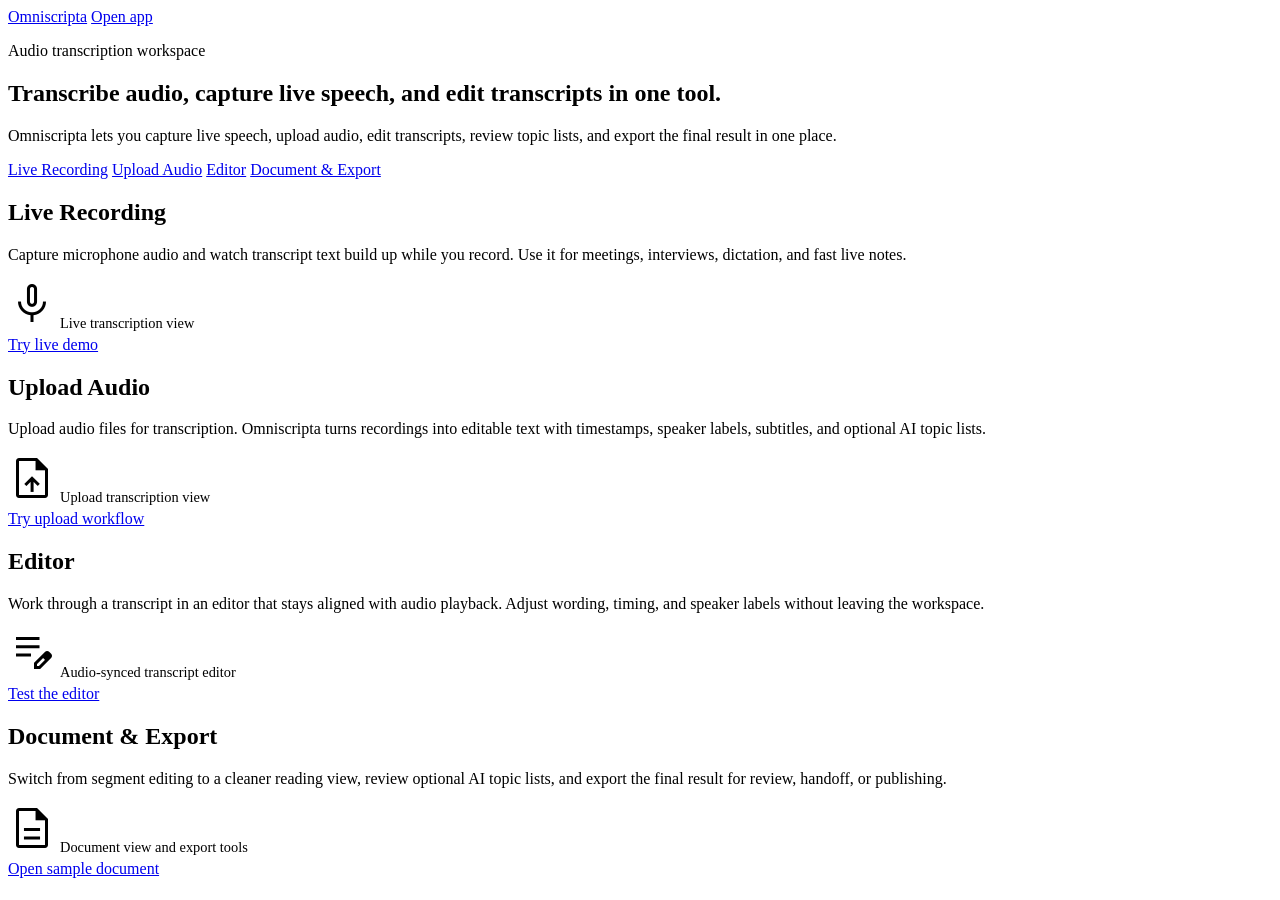
==== commit 22325949: "Improve topics salvage and refresh static app shell" ====
--- a/static/index.html
+++ b/static/index.html
@@ -4,84 +4,118 @@
 <head>
   <meta charset="utf-8" />
   <meta name="viewport" content="width=device-width, initial-scale=1" />
-  <title>Omniscripta</title>
-  <meta name="description" content="Audio Transcription and Editing" />
-
-  <!-- Cache Control for Mobile Browsers -->
-  <meta http-equiv="Cache-Control" content="no-cache, no-store, must-revalidate" />
-  <meta http-equiv="Pragma" content="no-cache" />
-  <meta http-equiv="Expires" content="0" />
-
-  <!-- Material Symbols -->
+  <title>Omniscripta - Professional Audio Transcription & AI Editing</title>
+  <meta name="description"
+    content="Transcribe audio to text with Omniscripta. Upload recordings, capture live speech, edit transcripts, and export finished documents in one workspace." />
   <link rel="stylesheet"
     href="https://fonts.googleapis.com/css2?family=Material+Symbols+Outlined:opsz,wght,FILL,GRAD@20..48,100..700,0..1,-50..200" />
-  <link rel="stylesheet" href="style.css?v=310">
-  <link rel="stylesheet" href="layout.css?v=310">
-  <link rel="stylesheet" href="upload.css?v=310">
+  <link rel="stylesheet" href="/style.css?v=456">
+  <link rel="stylesheet" href="/layout.css?v=456">
 </head>
 
-<body>
-  <div class="app-container">
-    <nav class="sidebar expanded" id="app-sidebar">
-      <!-- Top section with Toggle -->
-      <div class="sidebar-header">
-        <div class="sidebar-brand" aria-label="Omniscripta">
-          <span class="sidebar-brand-title" style="color: #334155;">Omniscripta</span>
+<body class="landing-page">
+  <main class="intro-view landing-view">
+    <header class="landing-topbar">
+      <a class="landing-brand" href="/">Omniscripta</a>
+      <a class="landing-nav-link" href="/app/">Open app</a>
+    </header>
+
+    <section class="intro-hero landing-hero">
+      <p class="landing-kicker">Audio transcription workspace</p>
+      <h1>Transcribe audio, capture live speech, and edit transcripts in one tool.</h1>
+      <p class="intro-subtitle">
+        Omniscripta lets you capture live speech, upload audio, edit transcripts, review topic lists,
+        and export the final result in one place.
+      </p>
+    </section>
+
+    <div class="intro-tabs-container">
+      <nav class="intro-tabs" aria-label="Omniscripta features">
+        <a href="#section-live" class="intro-tab active">Live Recording</a>
+        <a href="#section-upload" class="intro-tab">Upload Audio</a>
+        <a href="#section-editor" class="intro-tab">Editor</a>
+        <a href="#section-document" class="intro-tab">Document & Export</a>
+      </nav>
+    </div>
+
+    <div class="intro-content">
+      <section id="section-live" class="intro-section">
+        <div class="intro-text">
+          <h2>Live Recording</h2>
+          <p>
+            Capture microphone audio and watch transcript text build up while you record. Use it for meetings,
+            interviews, dictation, and fast live notes.
+          </p>
         </div>
-        <button id="menu-toggle" class="icon-btn" title="Expand/Collapse">
-          <span class="toggle-icon material-symbols-outlined" aria-hidden="true">menu</span>
-        </button>
-      </div>
+        <div class="intro-media">
+          <div class="intro-screenshot-placeholder">
+            <span class="material-symbols-outlined" style="font-size: 48px; color: var(--border); margin-bottom: 8px;">mic</span>
+            <span style="color: var(--text-secondary); font-size: 0.9rem;">Live transcription view</span>
+          </div>
+          <div class="intro-media-caption">
+            <a href="/app/?demo=live-demo#live" class="intro-link">Try live demo</a>
+          </div>
+        </div>
+      </section>
 
-      <div class="sidebar-content">
-        <ul class="nav-links">
-          <li data-action="live" title="Live recording">
-            <span class="material-symbols-outlined">mic</span>
-            <span class="link-text">Live recording</span>
-          </li>
-          <li data-action="upload" class="active" title="Upload Audio">
-            <span class="material-symbols-outlined">upload</span>
-            <span class="link-text">Upload audio</span>
-          </li>
-          <li data-action="open-local" title="Open local .srt">
-            <span class="material-symbols-outlined">folder_open</span>
-            <span class="link-text">Open local project</span>
-          </li>
-          <input type="file" id="localProjectInput" accept=".srt" hidden />
-        </ul>
+      <section id="section-upload" class="intro-section">
+        <div class="intro-text">
+          <h2>Upload Audio</h2>
+          <p>
+            Upload audio files for transcription. Omniscripta turns recordings into editable text with timestamps,
+            speaker labels, subtitles, and optional AI topic lists.
+          </p>
+        </div>
+        <div class="intro-media">
+          <div class="intro-screenshot-placeholder">
+            <span class="material-symbols-outlined" style="font-size: 48px; color: var(--border); margin-bottom: 8px;">upload_file</span>
+            <span style="color: var(--text-secondary); font-size: 0.9rem;">Upload transcription view</span>
+          </div>
+          <div class="intro-media-caption">
+            <a href="/app/?demo=upload-prefill#upload" class="intro-link">Try upload workflow</a>
+          </div>
+        </div>
+      </section>
 
-        <!-- Projects will be injected here by app.js -->
+      <section id="section-editor" class="intro-section">
+        <div class="intro-text">
+          <h2>Editor</h2>
+          <p>
+            Work through a transcript in an editor that stays aligned with audio playback. Adjust wording,
+            timing, and speaker labels without leaving the workspace.
+          </p>
+        </div>
+        <div class="intro-media">
+          <div class="intro-screenshot-placeholder">
+            <span class="material-symbols-outlined" style="font-size: 48px; color: var(--border); margin-bottom: 8px;">edit_note</span>
+            <span style="color: var(--text-secondary); font-size: 0.9rem;">Audio-synced transcript editor</span>
+          </div>
+          <div class="intro-media-caption">
+            <a href="/app/?audioUrl=%2Fdev-fixtures%2Fpanel_120s_v1_08m09s_10m09s.mp3&srtUrl=%2Fdev-fixtures%2Fpanel_120s_v1_08m09s_10m09s.srt&mode=segments#editor" class="intro-link">Test the editor</a>
+          </div>
+        </div>
+      </section>
 
-        <ul class="nav-links" style="margin-top: auto;">
-          <li data-action="settings" title="Settings">
-            <span class="material-symbols-outlined">settings</span>
-            <span class="link-text">Settings</span>
-          </li>
-          <li data-action="intro" title="Quick start" style="margin-top: 4px;">
-            <span class="material-symbols-outlined">info</span>
-            <span class="link-text">Quick start</span>
-          </li>
-        </ul>
-      </div>
-    </nav>
-
-    <main class="main-content" id="main-view">
-      <!-- Dynamic Content Injected Here -->
-    </main>
-  </div>
-
-  <!-- Alert modal -->
-  <div aria-labelledby="alertTitle" aria-modal="true" class="modal hidden" id="alertModal" role="dialog">
-    <div class="modal-card">
-      <h3 id="alertTitle">Notification</h3>
-      <p id="alertMessage" style="margin-top: 10px; line-height: 1.5; color: var(--muted);"></p>
-      <div class="modal-actions">
-        <button class="primary" id="alertOkBtn">OK</button>
-      </div>
+      <section id="section-document" class="intro-section">
+        <div class="intro-text">
+          <h2>Document & Export</h2>
+          <p>
+            Switch from segment editing to a cleaner reading view, review optional AI topic lists, and export the
+            final result for review, handoff, or publishing.
+          </p>
+        </div>
+        <div class="intro-media">
+          <div class="intro-screenshot-placeholder">
+            <span class="material-symbols-outlined" style="font-size: 48px; color: var(--border); margin-bottom: 8px;">description</span>
+            <span style="color: var(--text-secondary); font-size: 0.9rem;">Document view and export tools</span>
+          </div>
+          <div class="intro-media-caption">
+            <a href="/app/?audioUrl=%2Fdev-fixtures%2Fpanel_120s_v1_08m09s_10m09s.mp3&srtUrl=%2Fdev-fixtures%2Fpanel_120s_v1_08m09s_10m09s.srt&mode=text#editor" class="intro-link">Open sample document</a>
+          </div>
+        </div>
+      </section>
     </div>
-  </div>
-
-  <script  src="app.bundle.js?v=310"></script>
+  </main>
 </body>
 
 </html>
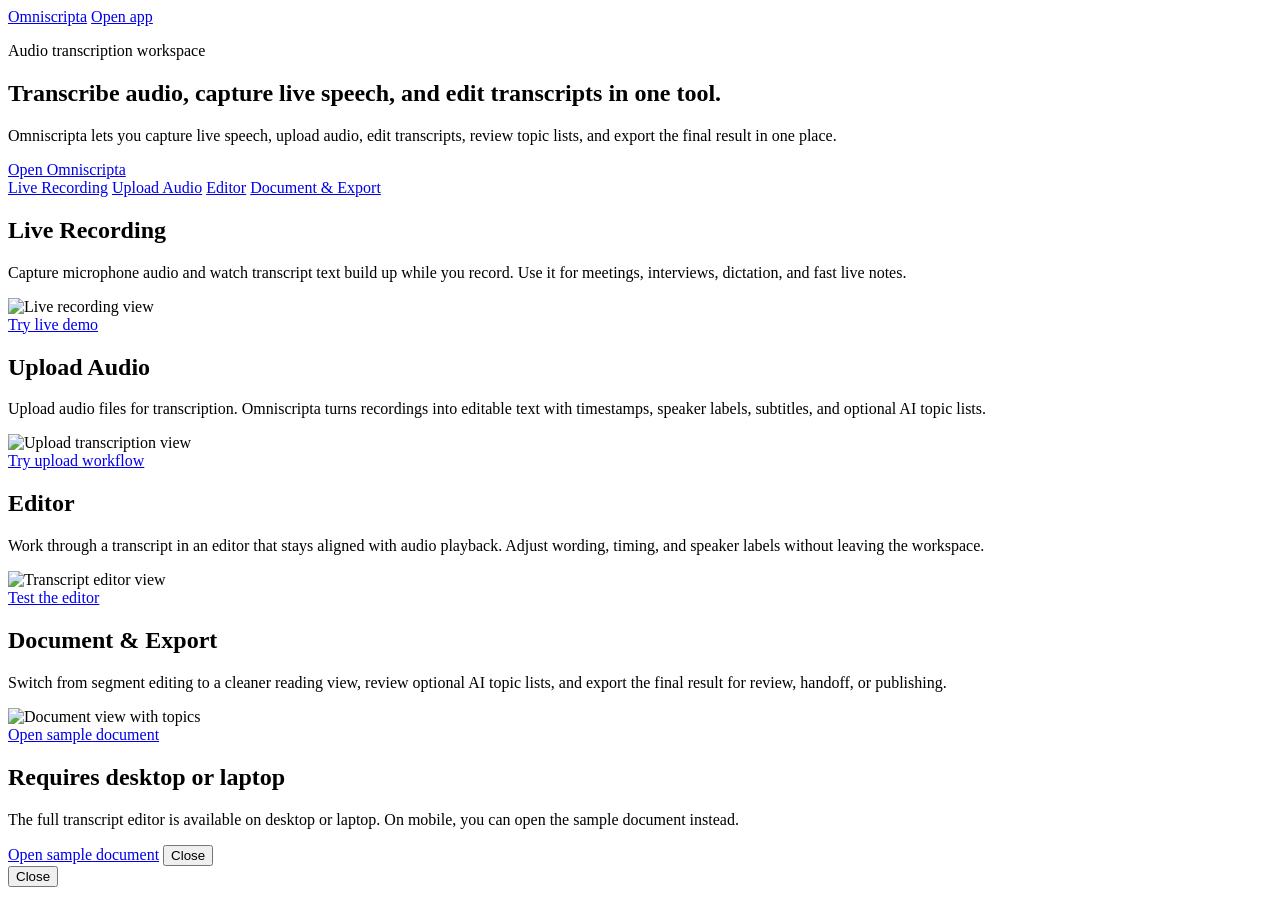
==== commit b4bfcdc7: "Add server-backed demo exports and refresh static assets" ====
--- a/static/index.html
+++ b/static/index.html
@@ -9,8 +9,8 @@
     content="Transcribe audio to text with Omniscripta. Upload recordings, capture live speech, edit transcripts, and export finished documents in one workspace." />
   <link rel="stylesheet"
     href="https://fonts.googleapis.com/css2?family=Material+Symbols+Outlined:opsz,wght,FILL,GRAD@20..48,100..700,0..1,-50..200" />
-  <link rel="stylesheet" href="/style.css?v=456">
-  <link rel="stylesheet" href="/layout.css?v=456">
+  <link rel="stylesheet" href="/style.css?v=472">
+  <link rel="stylesheet" href="/layout.css?v=472">
 </head>
 
 <body class="landing-page">
@@ -27,6 +27,9 @@
         Omniscripta lets you capture live speech, upload audio, edit transcripts, review topic lists,
         and export the final result in one place.
       </p>
+      <div class="landing-hero-actions">
+        <a href="/app/" class="landing-hero-btn">Open Omniscripta</a>
+      </div>
     </section>
 
     <div class="intro-tabs-container">
@@ -49,8 +52,8 @@
         </div>
         <div class="intro-media">
           <div class="intro-screenshot-placeholder">
-            <span class="material-symbols-outlined" style="font-size: 48px; color: var(--border); margin-bottom: 8px;">mic</span>
-            <span style="color: var(--text-secondary); font-size: 0.9rem;">Live transcription view</span>
+            <img src="/landing-screenshots/omniscripta_live_recording.png?v=472" alt="Live recording view"
+              class="intro-screenshot-image">
           </div>
           <div class="intro-media-caption">
             <a href="/app/?demo=live-demo#live" class="intro-link">Try live demo</a>
@@ -68,8 +71,8 @@
         </div>
         <div class="intro-media">
           <div class="intro-screenshot-placeholder">
-            <span class="material-symbols-outlined" style="font-size: 48px; color: var(--border); margin-bottom: 8px;">upload_file</span>
-            <span style="color: var(--text-secondary); font-size: 0.9rem;">Upload transcription view</span>
+            <img src="/landing-screenshots/omniscripta_upload_transcribing.png?v=472" alt="Upload transcription view"
+              class="intro-screenshot-image">
           </div>
           <div class="intro-media-caption">
             <a href="/app/?demo=upload-prefill#upload" class="intro-link">Try upload workflow</a>
@@ -87,11 +90,13 @@
         </div>
         <div class="intro-media">
           <div class="intro-screenshot-placeholder">
-            <span class="material-symbols-outlined" style="font-size: 48px; color: var(--border); margin-bottom: 8px;">edit_note</span>
-            <span style="color: var(--text-secondary); font-size: 0.9rem;">Audio-synced transcript editor</span>
-          </div>
-          <div class="intro-media-caption">
-            <a href="/app/?audioUrl=%2Fdev-fixtures%2Fpanel_120s_v1_08m09s_10m09s.mp3&srtUrl=%2Fdev-fixtures%2Fpanel_120s_v1_08m09s_10m09s.srt&mode=segments#editor" class="intro-link">Test the editor</a>
+            <img src="/landing-screenshots/omniscripta_transcript_editor.png?v=472" alt="Transcript editor view"
+              class="intro-screenshot-image">
+          </div>
+          <div class="intro-media-caption">
+            <a id="landingEditorLink"
+              href="/app/?audioUrl=%2Fdev-fixtures%2Fpanel_discussion_120s.mp3&srtUrl=%2Fdev-fixtures%2Fpanel_discussion_120s.srt&mode=segments#editor"
+              class="intro-link">Test the editor</a>
           </div>
         </div>
       </section>
@@ -106,16 +111,168 @@
         </div>
         <div class="intro-media">
           <div class="intro-screenshot-placeholder">
-            <span class="material-symbols-outlined" style="font-size: 48px; color: var(--border); margin-bottom: 8px;">description</span>
-            <span style="color: var(--text-secondary); font-size: 0.9rem;">Document view and export tools</span>
-          </div>
-          <div class="intro-media-caption">
-            <a href="/app/?audioUrl=%2Fdev-fixtures%2Fpanel_120s_v1_08m09s_10m09s.mp3&srtUrl=%2Fdev-fixtures%2Fpanel_120s_v1_08m09s_10m09s.srt&mode=text#editor" class="intro-link">Open sample document</a>
+            <img src="/landing-screenshots/omniscripta_document_topics.png?v=472" alt="Document view with topics"
+              class="intro-screenshot-image">
+          </div>
+          <div class="intro-media-caption">
+            <a href="/app/?audioUrl=%2Fdev-fixtures%2Fpanel_discussion_120s.mp3&srtUrl=%2Fdev-fixtures%2Fpanel_discussion_120s.srt&mode=text#editor"
+              class="intro-link">Open sample document</a>
           </div>
         </div>
       </section>
     </div>
   </main>
+  <div id="landingEditorMobileDialog" class="landing-mobile-dialog hidden" role="dialog" aria-modal="true"
+    aria-labelledby="landingEditorMobileDialogTitle">
+    <div class="landing-mobile-dialog-card">
+      <h2 id="landingEditorMobileDialogTitle">Requires desktop or laptop</h2>
+      <p>The full transcript editor is available on desktop or laptop. On mobile, you can open the sample document
+        instead.</p>
+      <div class="landing-mobile-dialog-actions">
+        <a href="/app/?audioUrl=%2Fdev-fixtures%2Fpanel_discussion_120s.mp3&srtUrl=%2Fdev-fixtures%2Fpanel_discussion_120s.srt&mode=text#editor"
+          class="landing-mobile-dialog-link">Open sample document</a>
+        <button id="landingEditorMobileDialogClose" type="button" class="landing-mobile-dialog-close">Close</button>
+      </div>
+    </div>
+  </div>
+
+  <div id="landingScreenshotLightbox" class="landing-screenshot-lightbox hidden" role="dialog" aria-modal="true"
+    aria-label="Screenshot preview">
+    <button id="landingScreenshotLightboxClose" type="button" class="landing-screenshot-lightbox-close"
+      aria-label="Close screenshot preview">Close</button>
+    <img id="landingScreenshotLightboxImage" src="" alt="" class="landing-screenshot-lightbox-image">
+  </div>
+
+  <script>
+    (() => {
+      const tabs = Array.from(document.querySelectorAll('.intro-tab[href^="#"]'));
+      const sections = tabs
+        .map((tab) => document.querySelector(tab.getAttribute('href')))
+        .filter(Boolean);
+
+      const setActiveTab = (id) => {
+        tabs.forEach((tab) => {
+          tab.classList.toggle('active', tab.getAttribute('href') === `#${id}`);
+        });
+      };
+
+      const getStickyOffset = () => {
+        const topbar = document.querySelector('.landing-topbar');
+        const tabsContainer = document.querySelector('.intro-tabs-container');
+        const topbarHeight = topbar ? topbar.getBoundingClientRect().height : 0;
+        const tabsHeight = tabsContainer ? tabsContainer.getBoundingClientRect().height : 0;
+        return topbarHeight + tabsHeight;
+      };
+
+      const updateActiveTab = () => {
+        if (!sections.length) return;
+        const probe = getStickyOffset() + 24;
+        let activeId = sections[0].id;
+        for (const section of sections) {
+          if (section.getBoundingClientRect().top <= probe) {
+            activeId = section.id;
+          } else {
+            break;
+          }
+        }
+        const doc = document.documentElement;
+        if ((window.scrollY + window.innerHeight) >= (doc.scrollHeight - 4)) {
+          activeId = sections[sections.length - 1].id;
+        }
+        setActiveTab(activeId);
+      };
+
+      if (tabs.length && sections.length) {
+        tabs.forEach((tab) => {
+          tab.addEventListener('click', () => {
+            const id = String(tab.getAttribute('href') || '').replace(/^#/, '');
+            if (id) setActiveTab(id);
+          });
+        });
+        updateActiveTab();
+        window.addEventListener('scroll', updateActiveTab, { passive: true });
+        window.addEventListener('resize', updateActiveTab);
+        window.addEventListener('hashchange', updateActiveTab);
+      }
+
+      const screenshotLightbox = document.getElementById('landingScreenshotLightbox');
+      const screenshotLightboxImage = document.getElementById('landingScreenshotLightboxImage');
+      const screenshotLightboxClose = document.getElementById('landingScreenshotLightboxClose');
+
+      const setScreenshotLightboxOpen = (open, image = null) => {
+        if (!screenshotLightbox || !screenshotLightboxImage) return;
+        if (open && image) {
+          screenshotLightboxImage.src = image.currentSrc || image.src;
+          screenshotLightboxImage.alt = image.alt || 'Screenshot preview';
+        }
+        screenshotLightbox.classList.toggle('hidden', !open);
+        document.body.classList.toggle('landing-lightbox-open', open);
+        if (!open) {
+          screenshotLightboxImage.removeAttribute('src');
+          screenshotLightboxImage.alt = '';
+        }
+      };
+
+      if (screenshotLightbox && screenshotLightboxImage && screenshotLightboxClose) {
+        document.querySelectorAll('.intro-screenshot-image').forEach((image) => {
+          image.addEventListener('click', () => {
+            if (isLandingMobile()) return;
+            setScreenshotLightboxOpen(true, image);
+          });
+        });
+        screenshotLightboxClose.addEventListener('click', () => setScreenshotLightboxOpen(false));
+        screenshotLightbox.addEventListener('click', (event) => {
+          if (event.target === screenshotLightbox) {
+            setScreenshotLightboxOpen(false);
+          }
+        });
+      }
+
+      const editorLink = document.getElementById('landingEditorLink');
+      const dialog = document.getElementById('landingEditorMobileDialog');
+      const closeBtn = document.getElementById('landingEditorMobileDialogClose');
+      if (!editorLink || !dialog || !closeBtn) return;
+
+      const isLandingMobile = () => {
+        const params = new URLSearchParams(window.location.search);
+        if (params.get('mobile')) return true;
+        const isTouch = (navigator.maxTouchPoints > 0) || ('ontouchstart' in window);
+        const ua = navigator.userAgent || '';
+        const isMobileUA = /Android|webOS|iPhone|iPad|iPod|BlackBerry|IEMobile|Opera Mini|Mobile|mobile/i.test(ua);
+        const isIPad = /Macintosh/i.test(ua) && isTouch;
+        return isMobileUA || isIPad || window.innerWidth <= 600;
+      };
+
+      const setDialogOpen = (open) => {
+        dialog.classList.toggle('hidden', !open);
+        document.body.classList.toggle('landing-dialog-open', open);
+      };
+
+      editorLink.addEventListener('click', (event) => {
+        if (!isLandingMobile()) return;
+        event.preventDefault();
+        setDialogOpen(true);
+      });
+
+      closeBtn.addEventListener('click', () => setDialogOpen(false));
+      dialog.addEventListener('click', (event) => {
+        if (event.target === dialog) {
+          setDialogOpen(false);
+        }
+      });
+      document.addEventListener('keydown', (event) => {
+        if (event.key === 'Escape') {
+          if (screenshotLightbox && !screenshotLightbox.classList.contains('hidden')) {
+            setScreenshotLightboxOpen(false);
+            return;
+          }
+          if (!dialog.classList.contains('hidden')) {
+            setDialogOpen(false);
+          }
+        }
+      });
+    })();
+  </script>
 </body>
 
-</html>
+</html>
